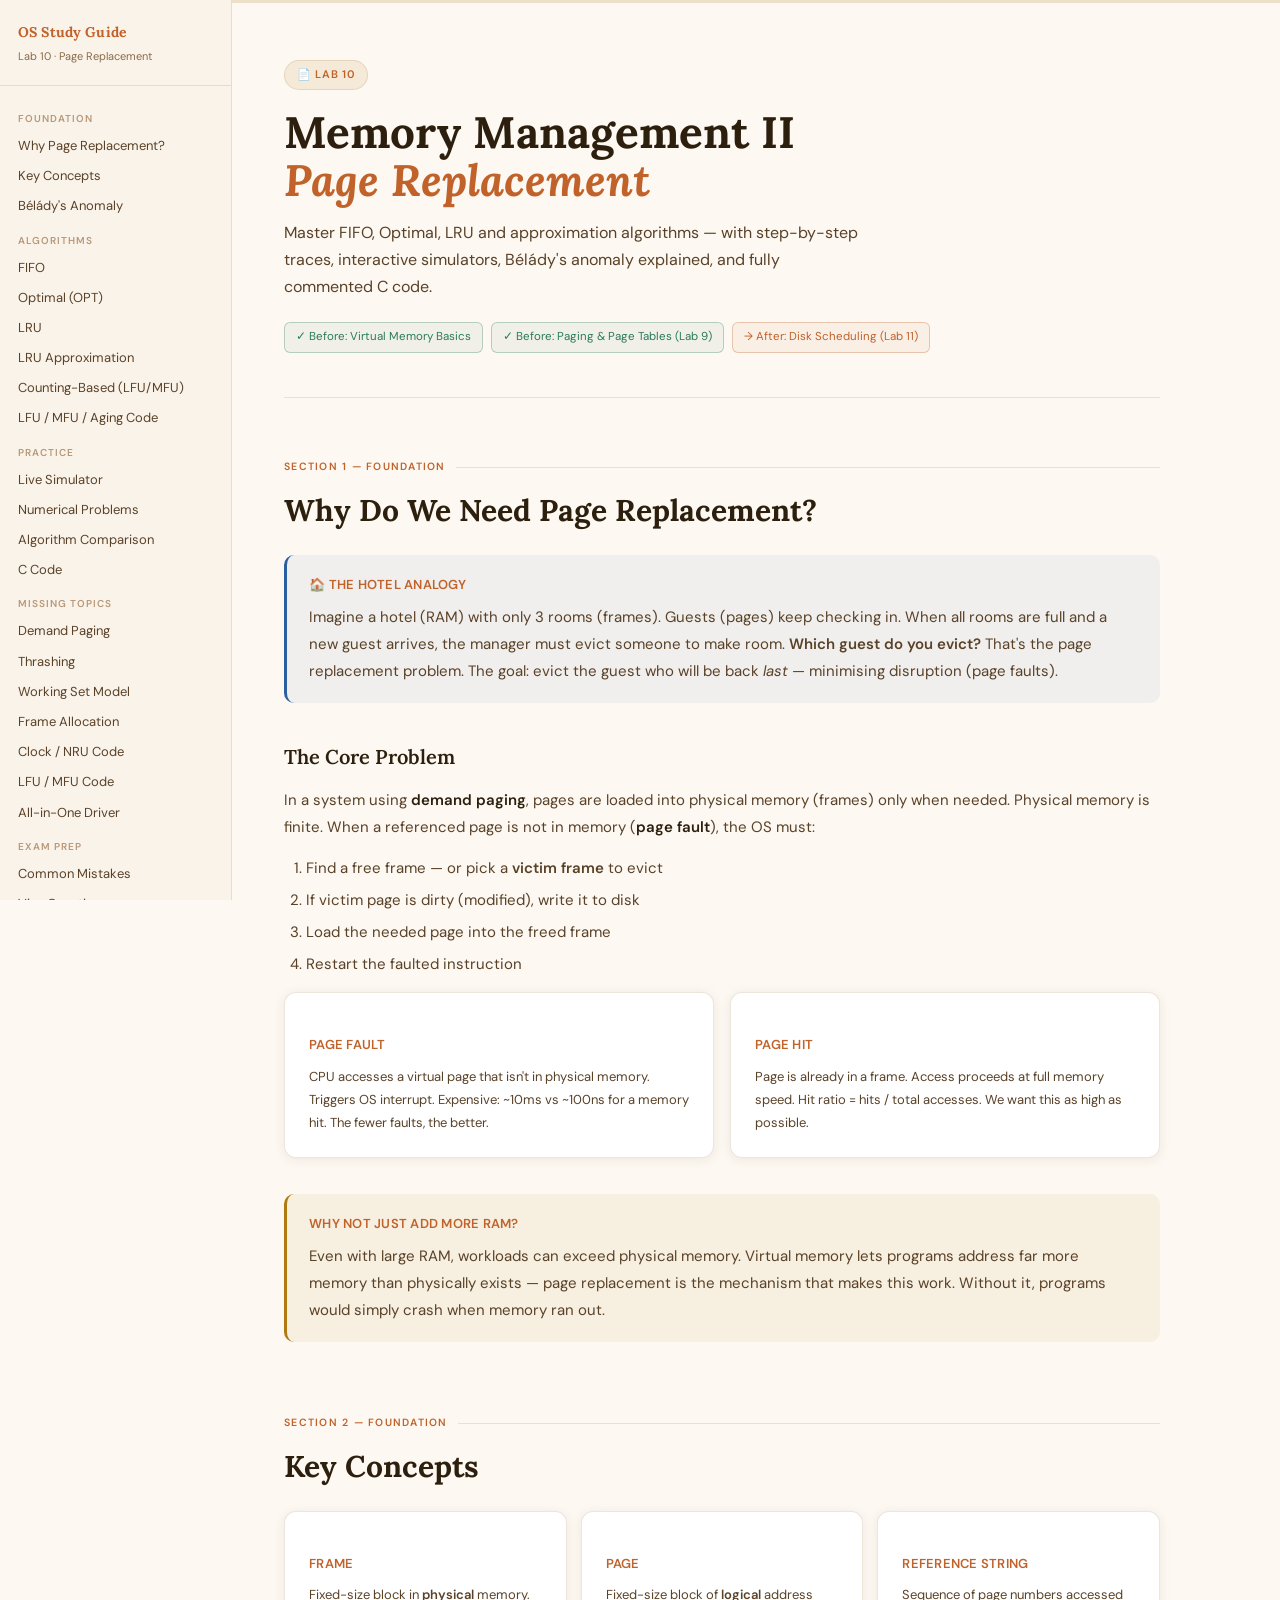
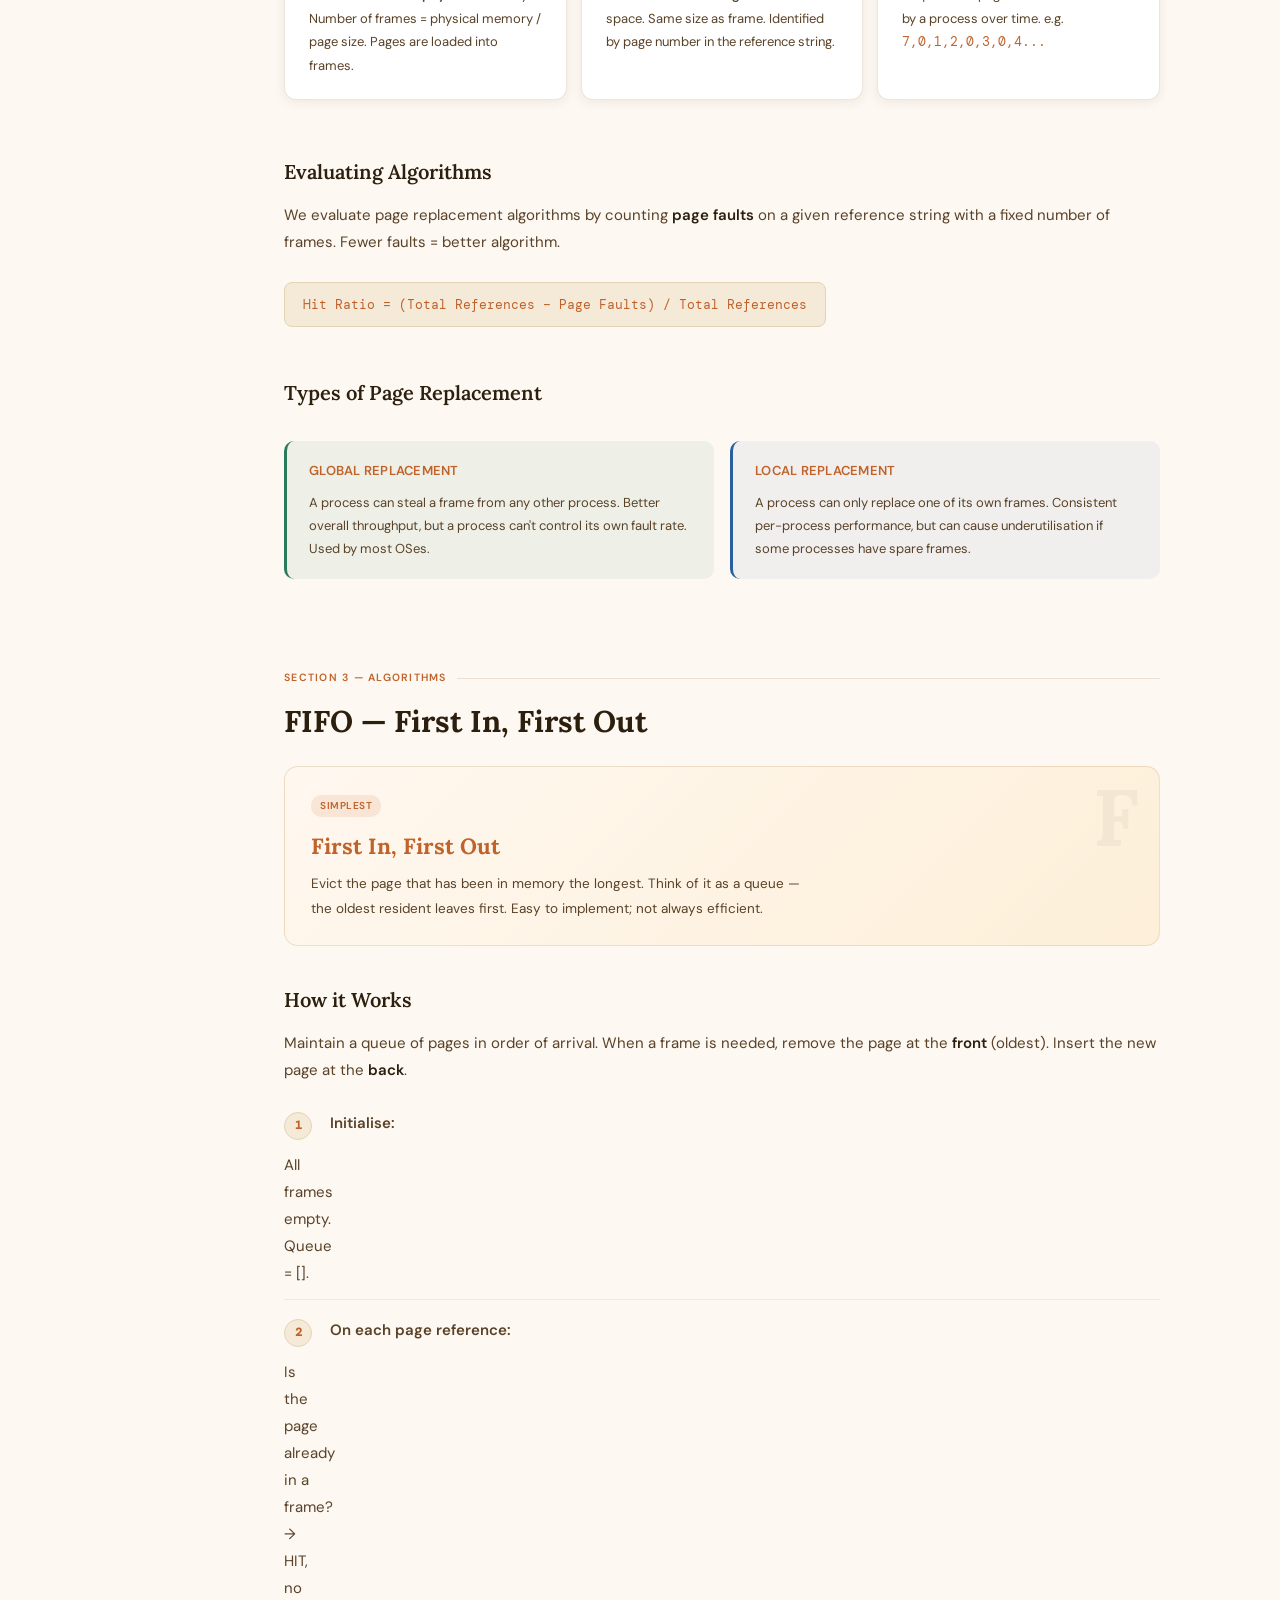
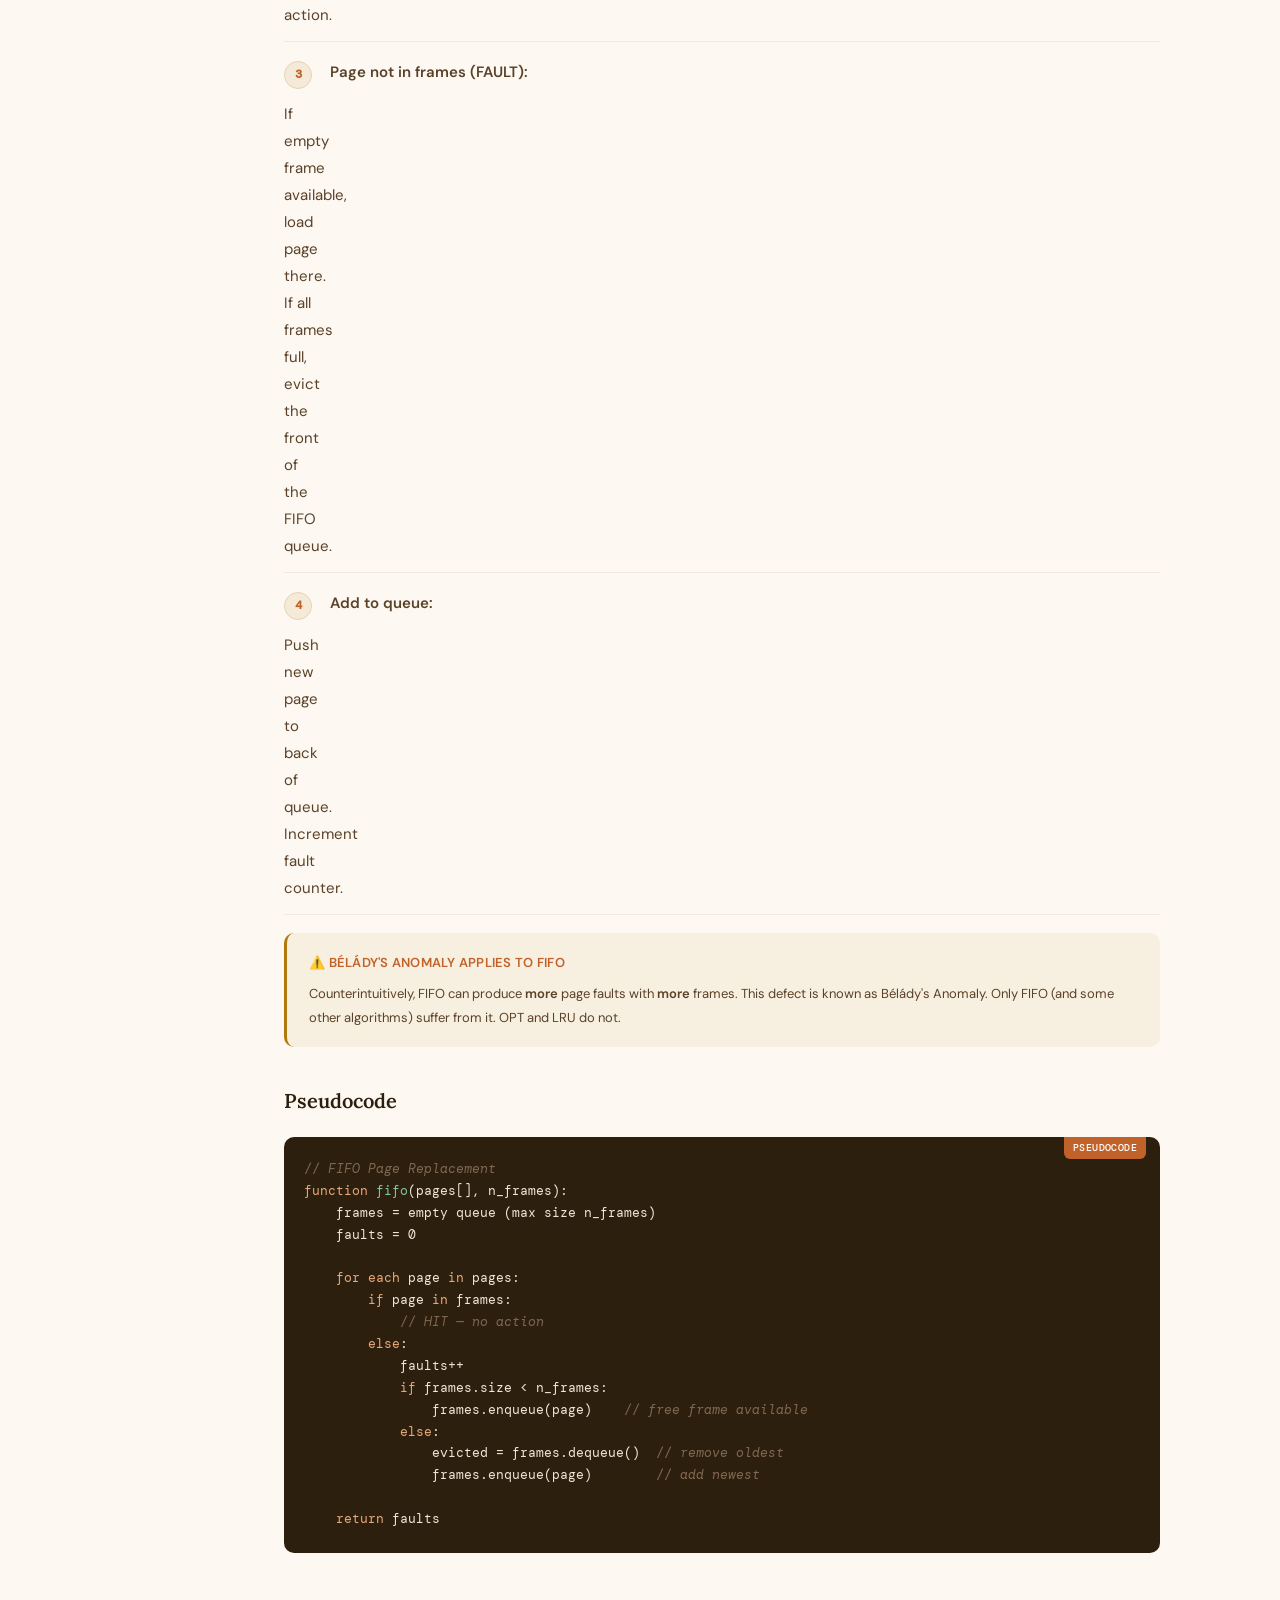
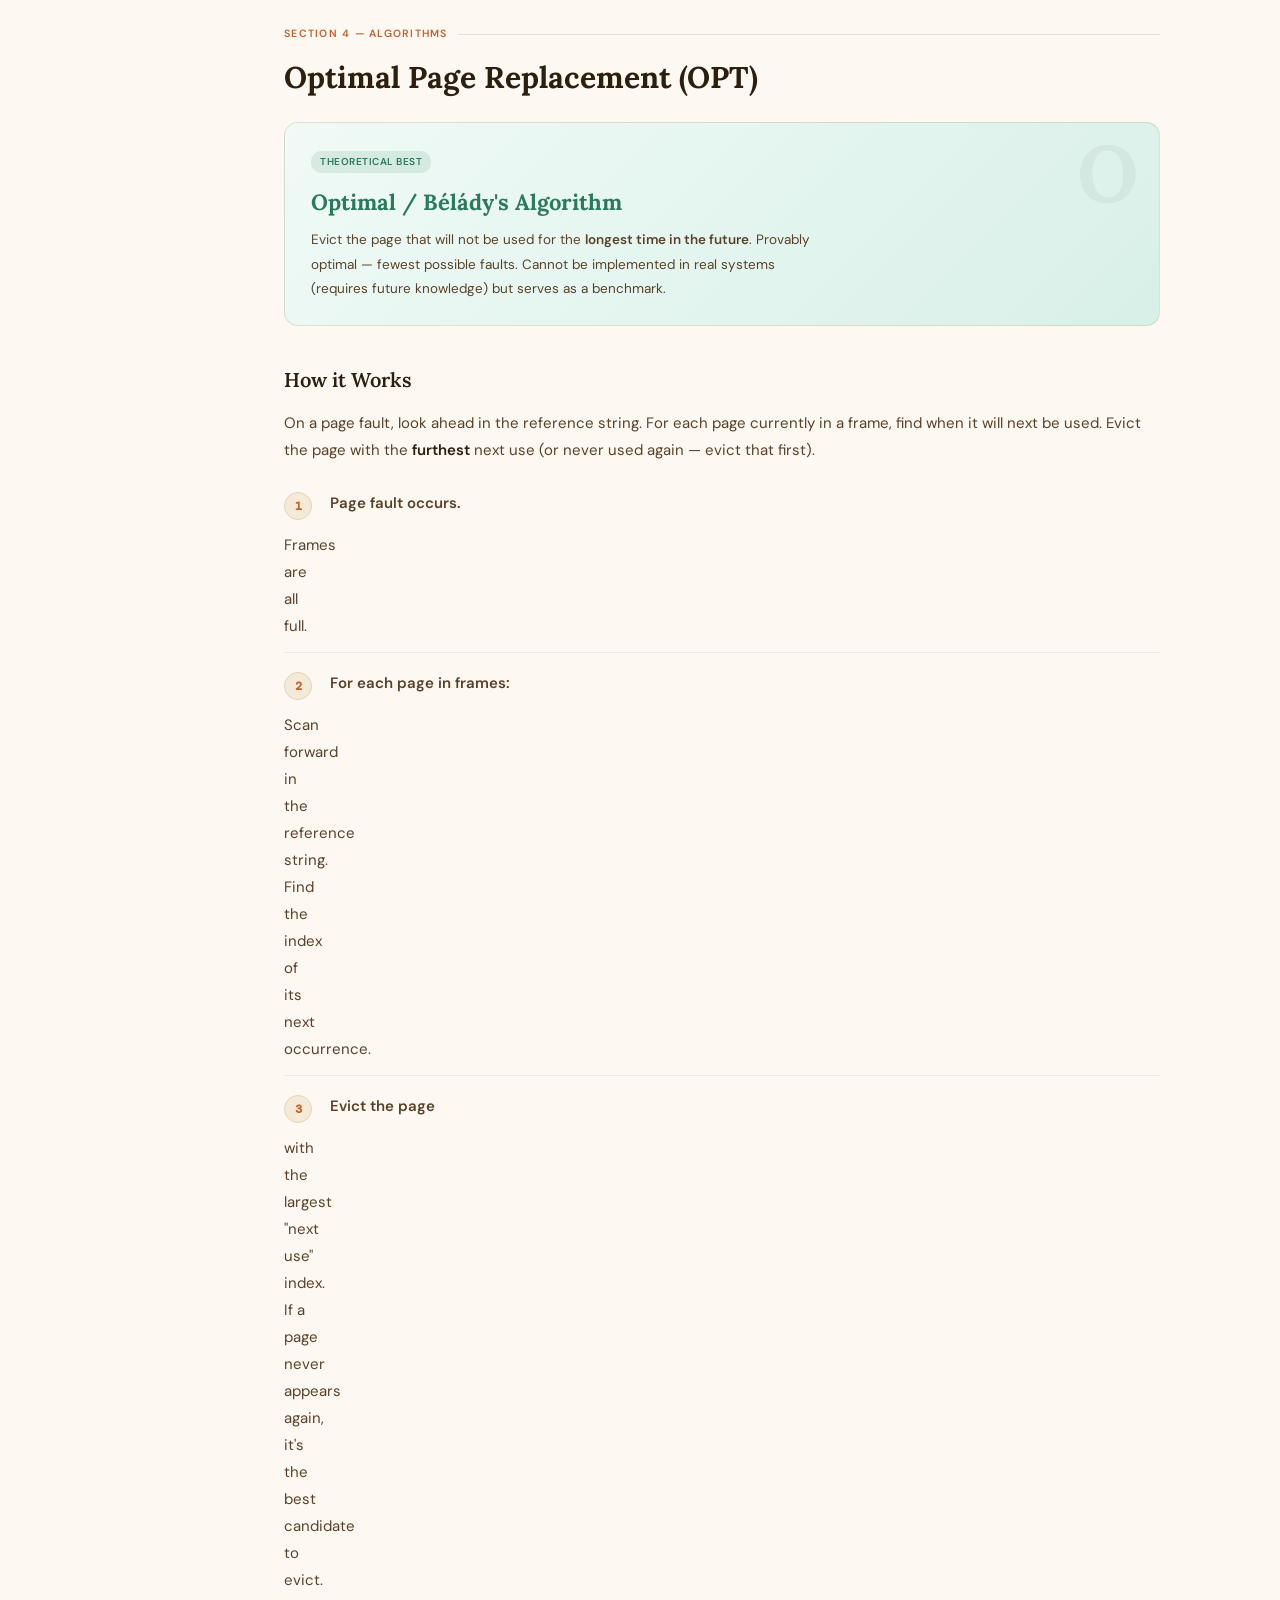
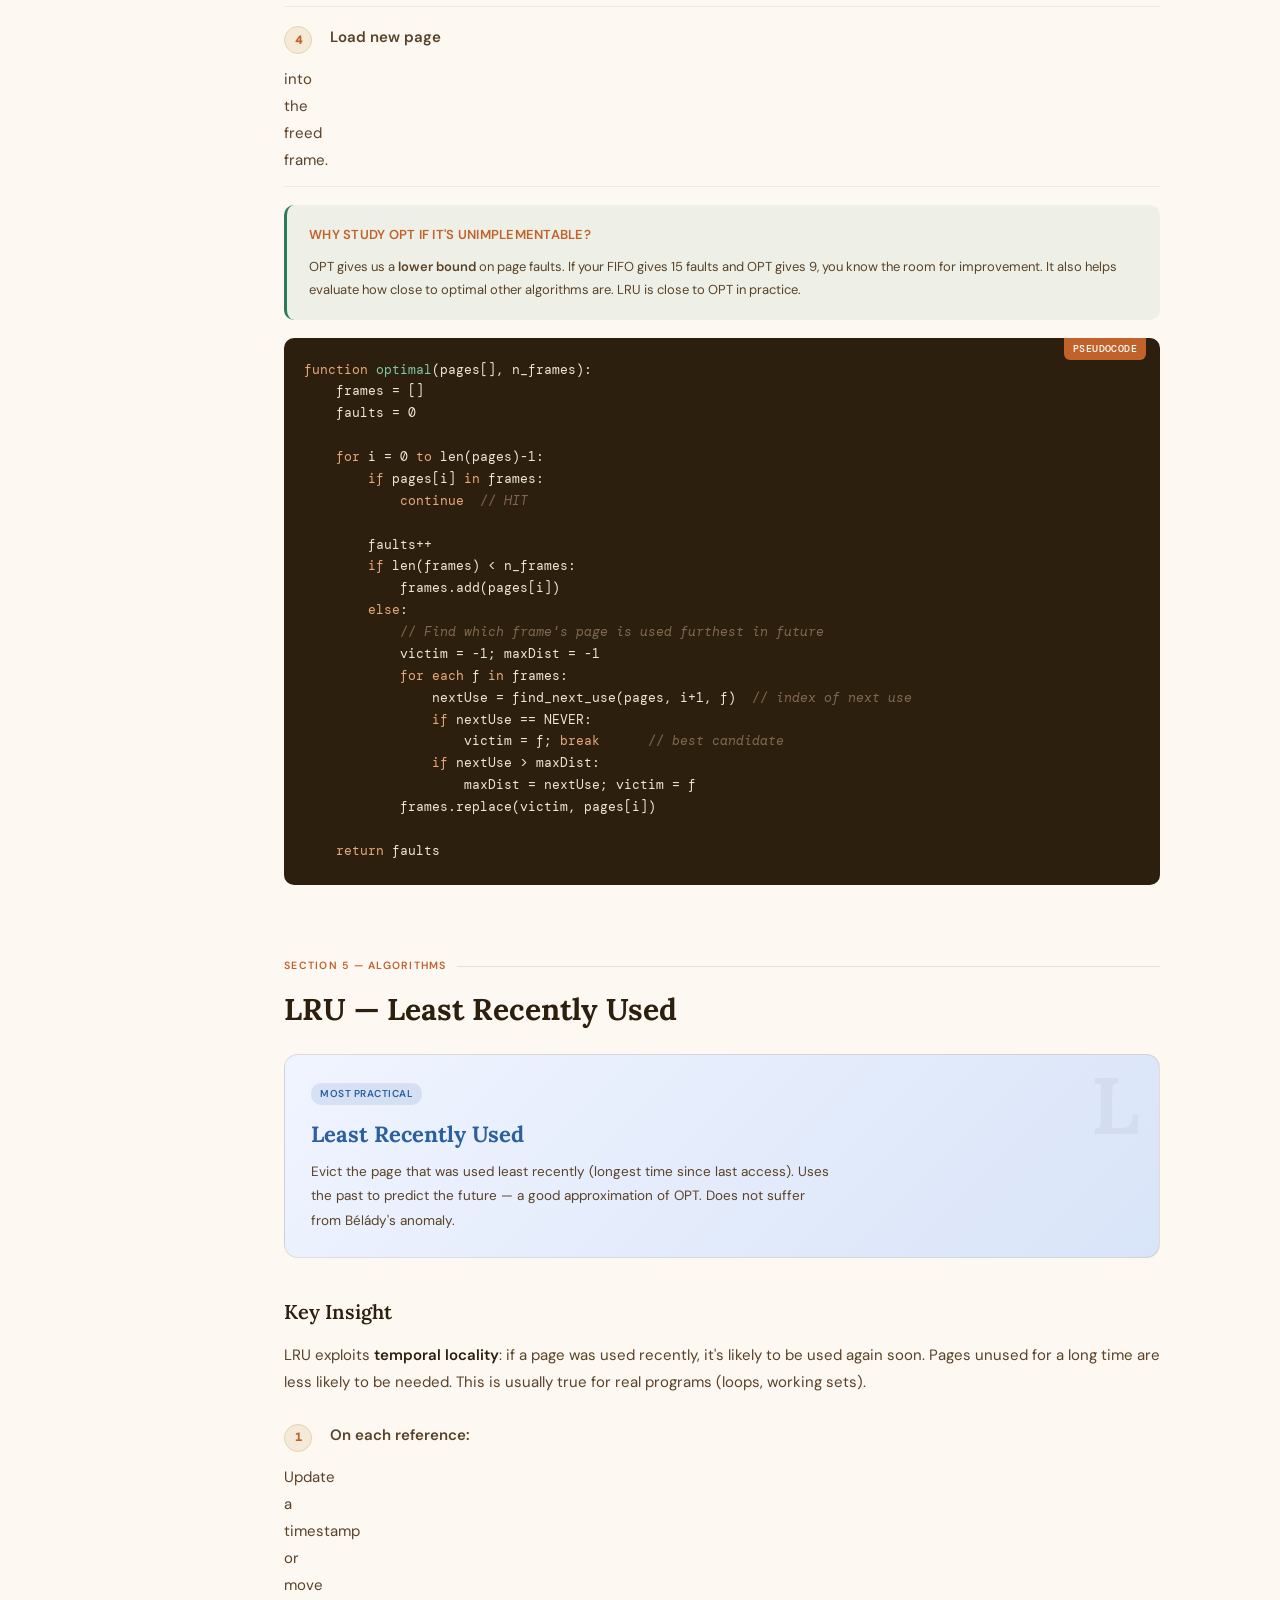
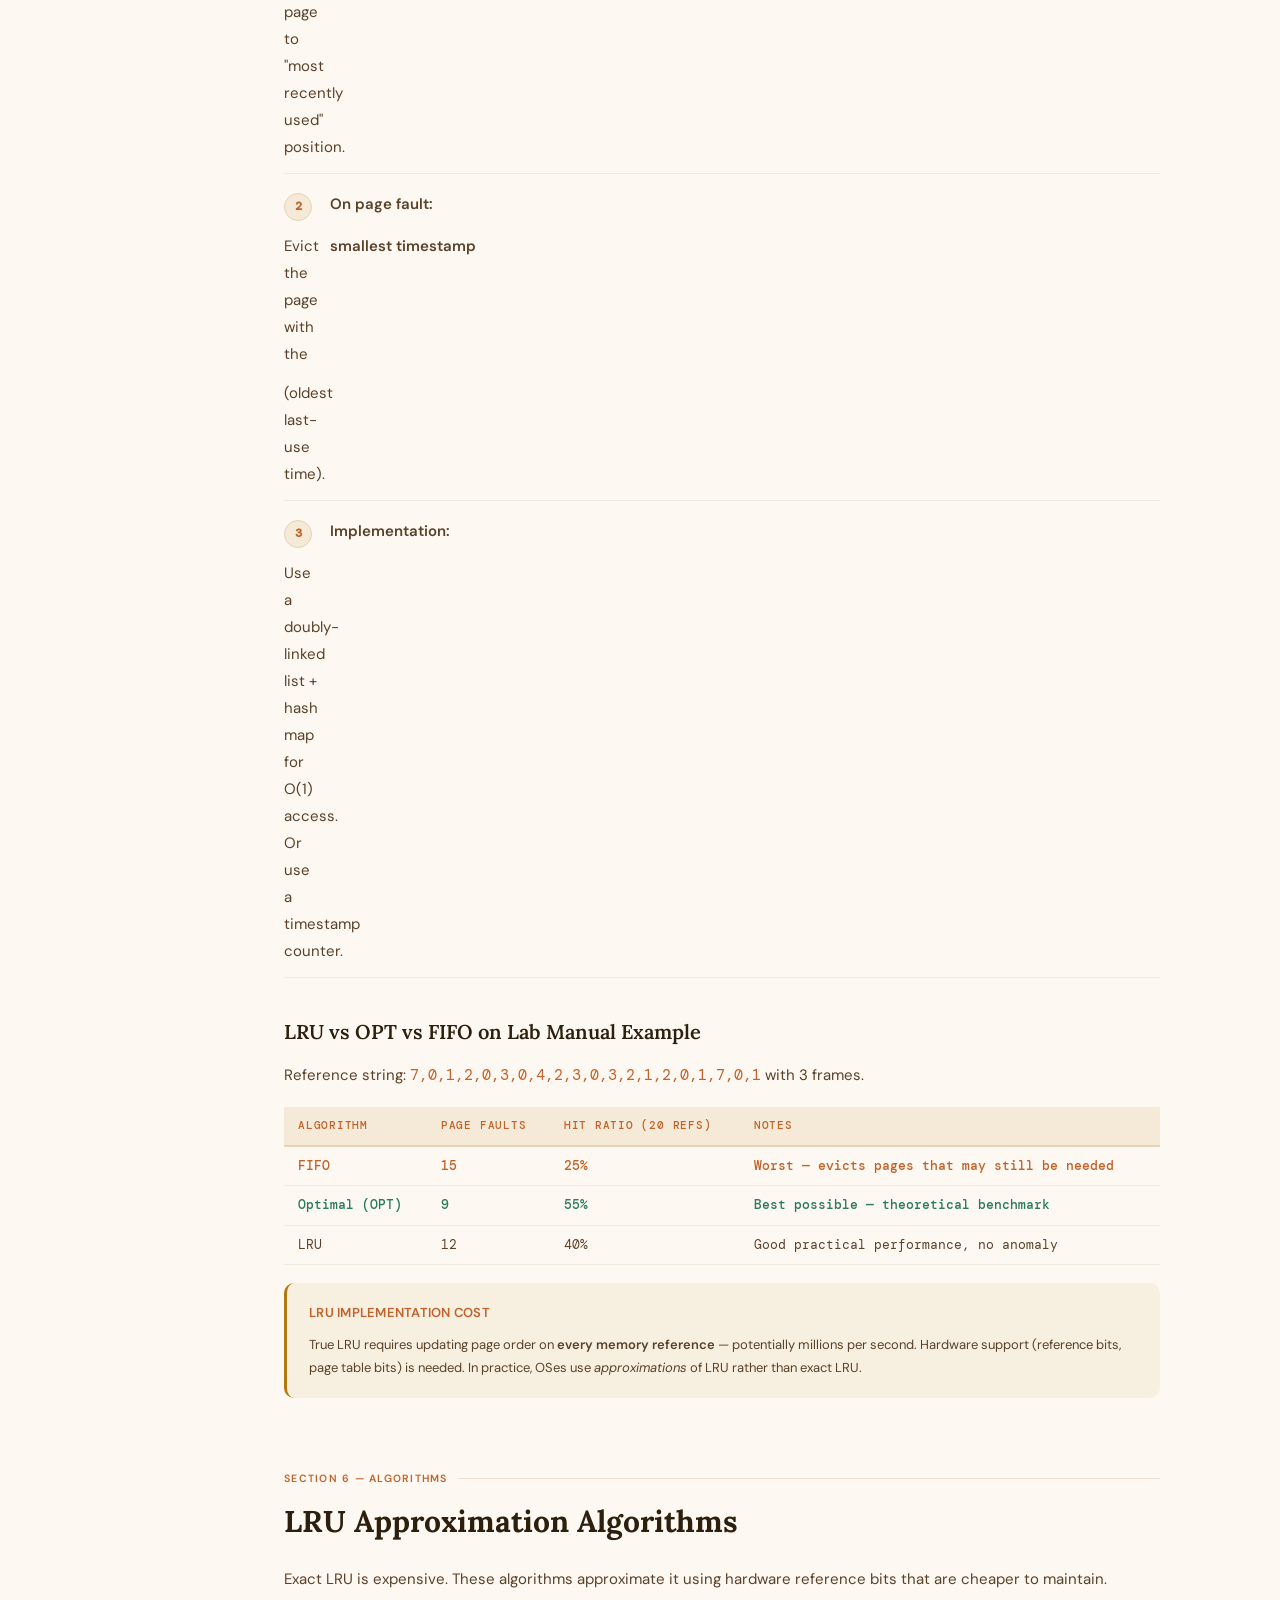
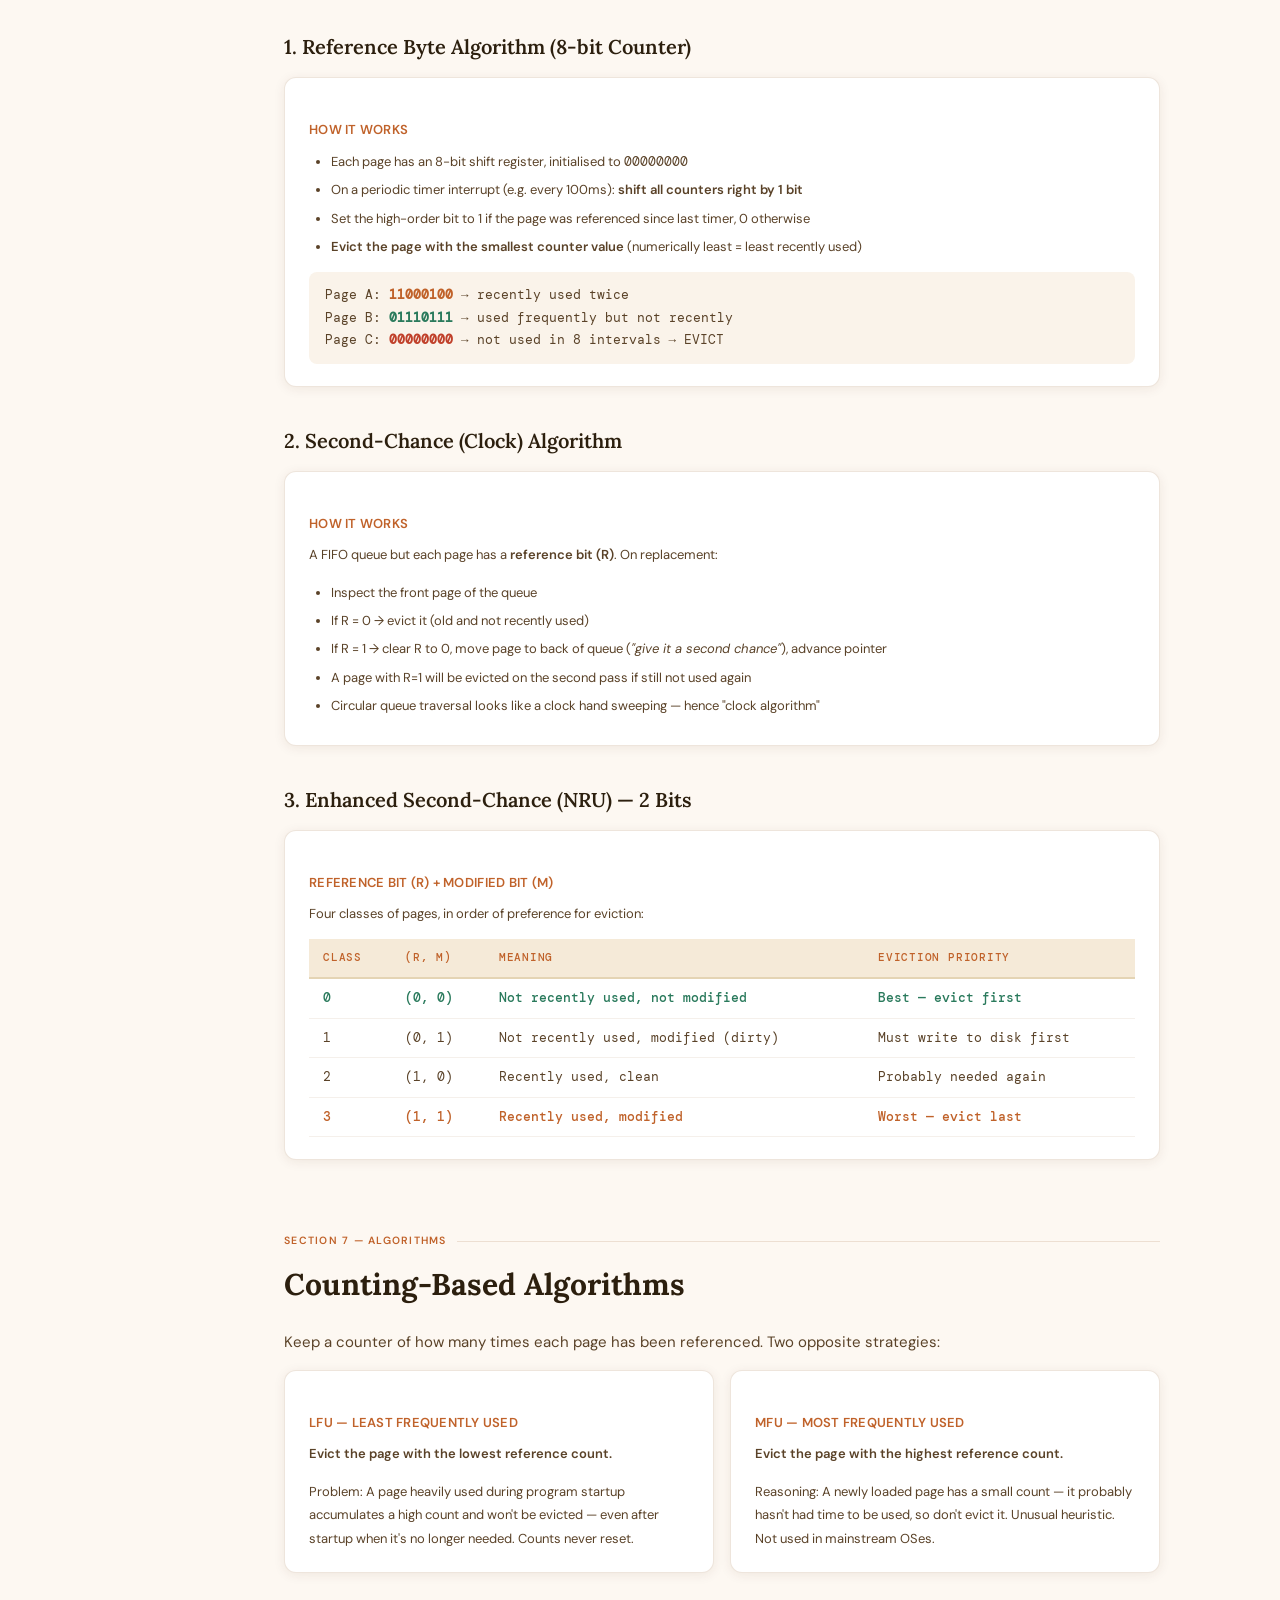
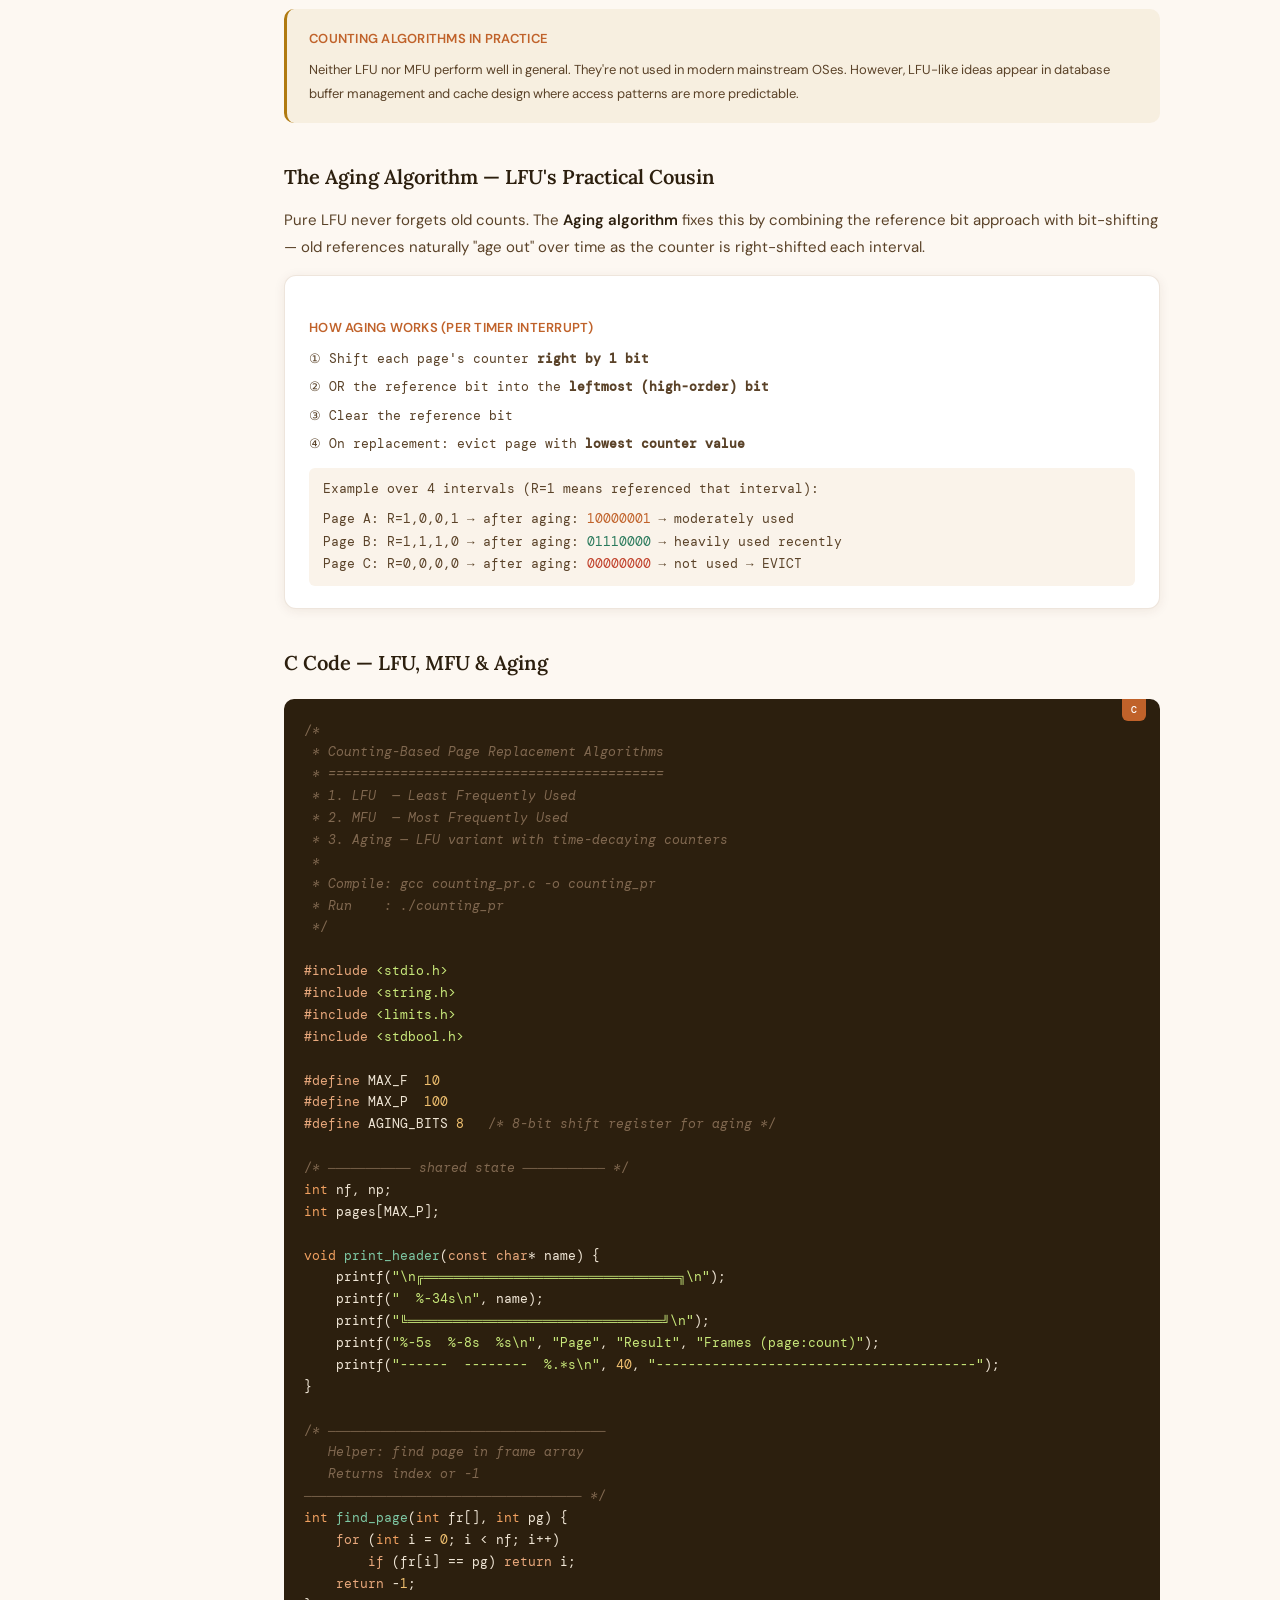
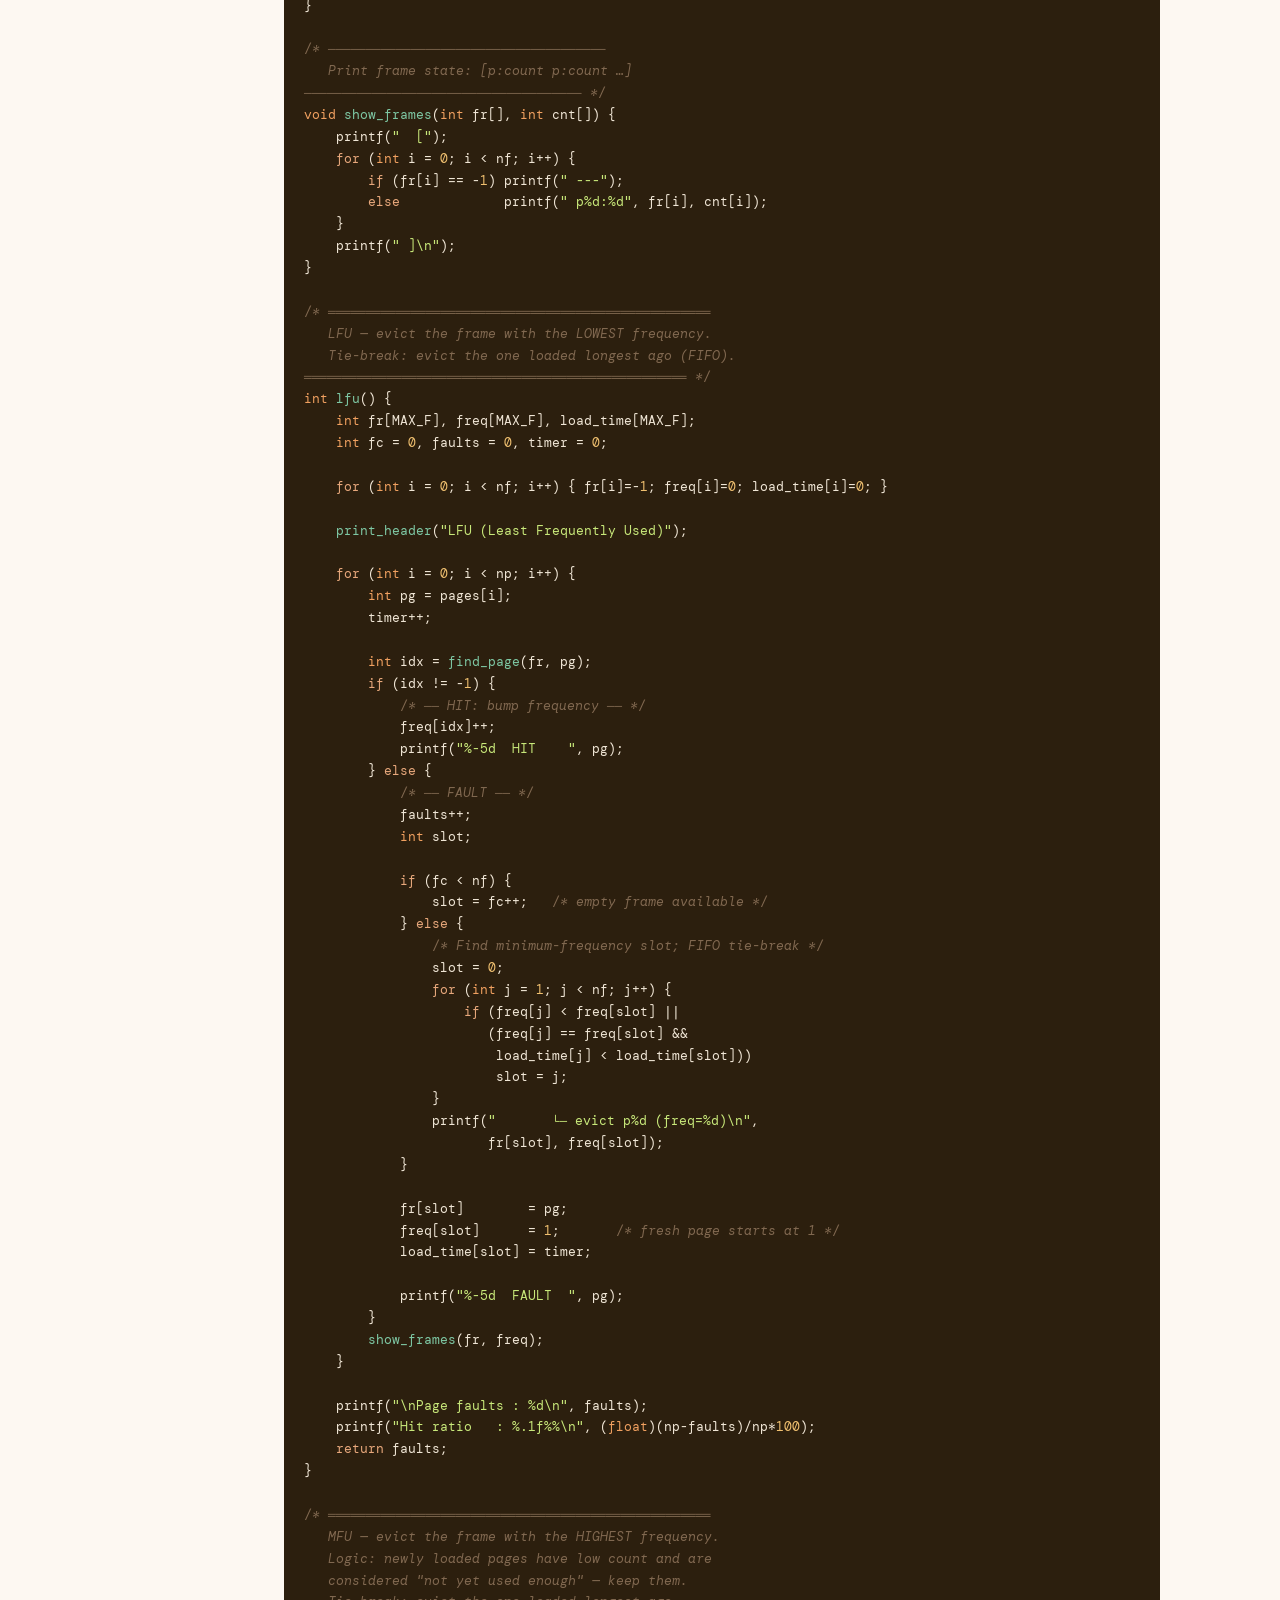
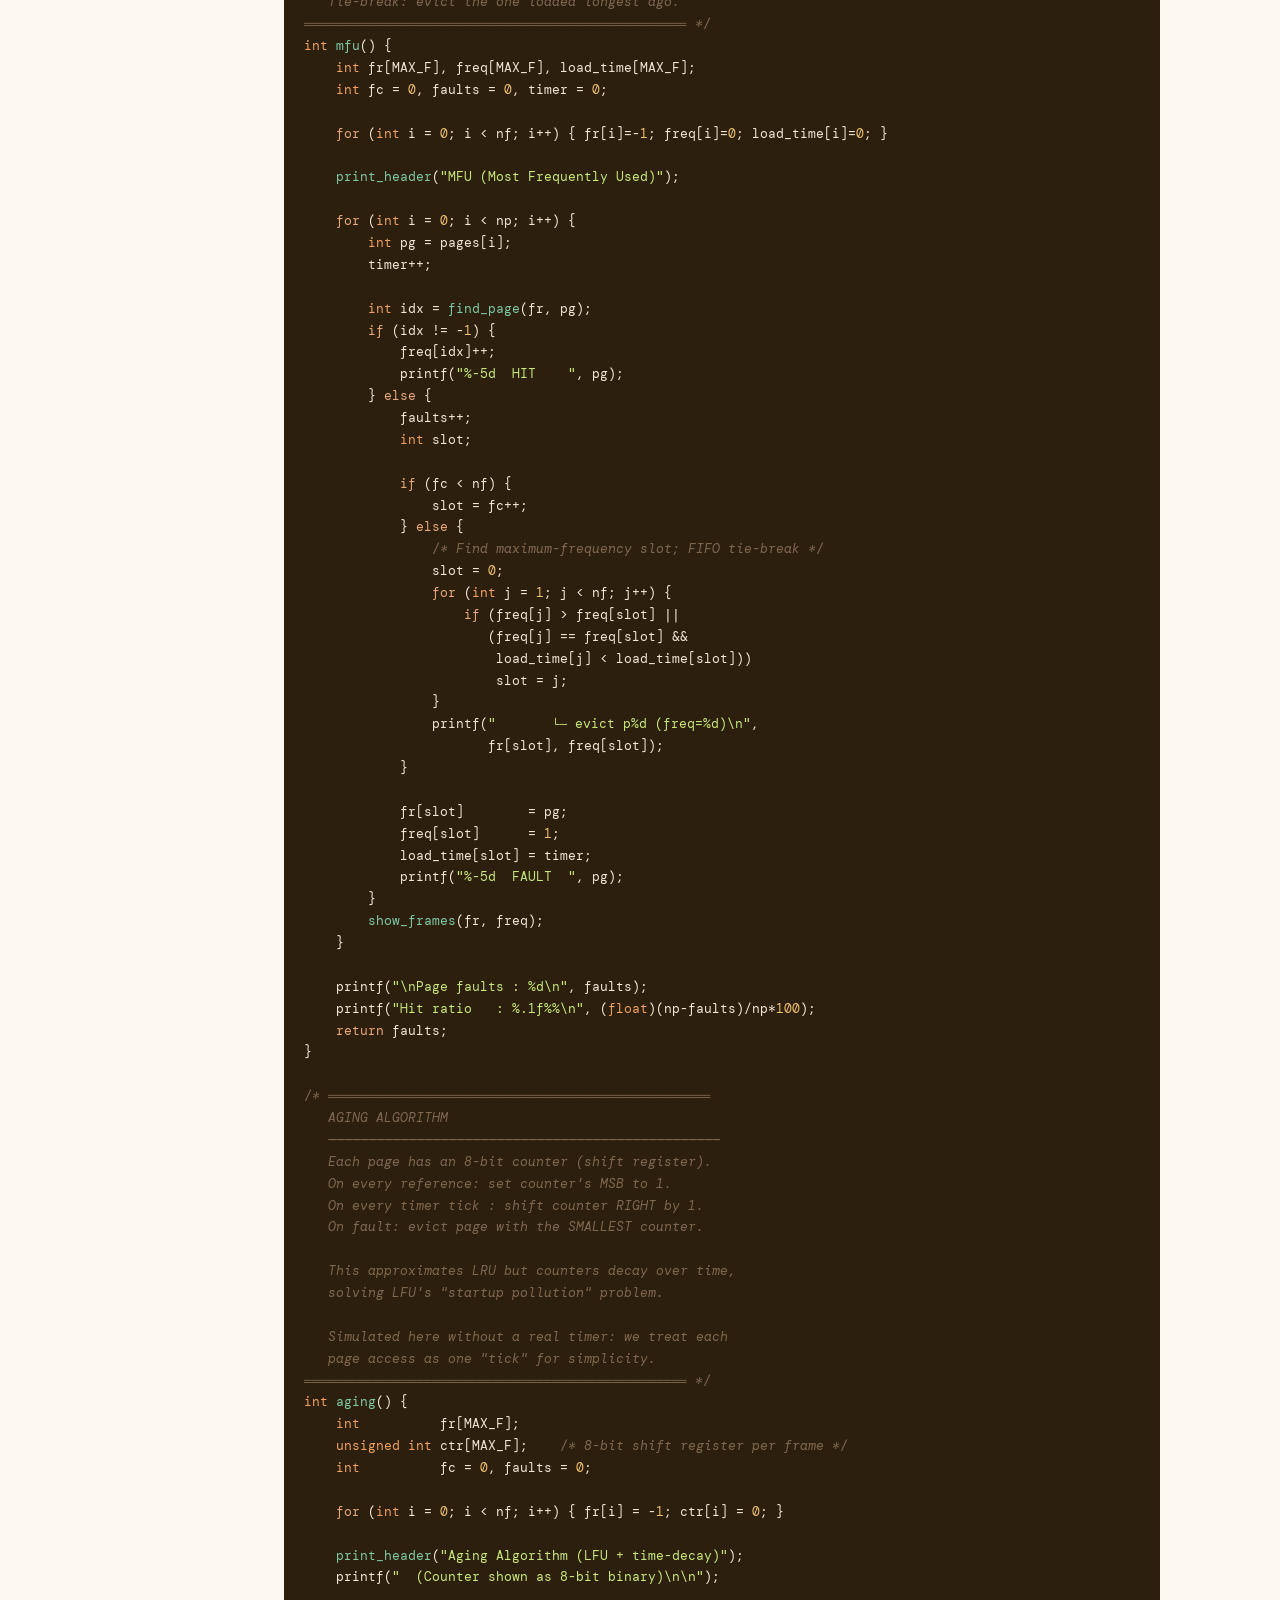
==== lab10_page_replacement_enhanced.html @ bfaae46b "Initial Commit" ====
<!DOCTYPE html>
<html lang="en">
<head>
<meta charset="UTF-8">
<meta name="viewport" content="width=device-width, initial-scale=1.0">
<title>Lab 10 – Page Replacement Algorithms | OS Study Guide</title>
<link href="https://fonts.googleapis.com/css2?family=Lora:ital,wght@0,400;0,600;0,700;1,400&family=DM+Sans:wght@400;500;600&family=DM+Mono:wght@400;500&display=swap" rel="stylesheet">
<style>
:root {
  --bg:       #fdf8f2;
  --bg2:      #faf3ea;
  --bg3:      #f5ead8;
  --bg4:      #ede0c8;
  --bg5:      #e4d4b4;
  --ink:      #2c1f0e;
  --ink2:     #5a4228;
  --ink3:     #8a6a48;
  --ink4:     #b89878;
  --accent:   #c0622a;
  --accent2:  #e08040;
  --accent3:  #2a7a5c;
  --accent4:  #4a6fa5;
  --red:      #c0402a;
  --green:    #2a7a5c;
  --blue:     #2a5fa0;
  --yellow:   #b07a10;
  --border:   rgba(160,110,60,0.18);
  --border2:  rgba(160,110,60,0.1);
  --shadow:   0 2px 12px rgba(80,40,10,0.08);
  --shadow2:  0 4px 24px rgba(80,40,10,0.12);
  --mono:     'DM Mono', monospace;
  --sans:     'DM Sans', sans-serif;
  --serif:    'Lora', serif;
}
*, *::before, *::after { box-sizing: border-box; margin: 0; padding: 0; }
html { scroll-behavior: smooth; }
body {
  font-family: var(--sans);
  background: var(--bg);
  color: var(--ink);
  line-height: 1.8;
  font-size: 15px;
}

/* ── SIDEBAR ── */
nav {
  position: fixed; top: 0; left: 0;
  width: 232px; height: 100vh;
  background: var(--bg2);
  border-right: 1px solid var(--border);
  overflow-y: auto; z-index: 100;
  padding: 20px 0 40px;
  scrollbar-width: thin;
  scrollbar-color: var(--bg5) transparent;
}
.nav-logo {
  padding: 0 18px 18px;
  border-bottom: 1px solid var(--border);
  margin-bottom: 14px;
}
.nav-logo-title {
  font-family: var(--serif); font-size: 14px; font-weight: 700;
  color: var(--accent); letter-spacing: 0.01em;
}
.nav-logo-sub { font-size: 11px; color: var(--ink3); margin-top: 2px; }
.nav-group { font-size: 10px; font-weight: 600; color: var(--ink4);
  padding: 10px 18px 3px; letter-spacing: 0.1em; text-transform: uppercase; }
nav a {
  display: block; padding: 6px 18px 6px 16px;
  color: var(--ink2); text-decoration: none;
  font-size: 13px; border-left: 2px solid transparent;
  transition: all 0.15s; line-height: 1.4;
}
nav a:hover { color: var(--accent); background: var(--bg3); border-left-color: var(--accent2); }
nav a.active { color: var(--accent); border-left-color: var(--accent); background: var(--bg3); font-weight: 500; }

/* ── PROGRESS ── */
.progress-bar {
  position: fixed; top: 0; left: 232px; right: 0;
  height: 3px; background: var(--bg4); z-index: 200;
}
.progress-fill { height: 100%; background: var(--accent); width: 0%; transition: width 0.1s; }

/* ── MAIN ── */
main { margin-left: 232px; padding: 0 52px 100px; max-width: 980px; }

/* ── HERO ── */
.hero {
  padding: 60px 0 44px;
  border-bottom: 1px solid var(--border);
  margin-bottom: 60px;
}
.lab-badge {
  display: inline-flex; align-items: center; gap: 6px;
  background: var(--bg3); border: 1px solid var(--border);
  color: var(--accent); font-size: 11px; font-weight: 600;
  padding: 4px 12px; border-radius: 20px; margin-bottom: 18px;
  letter-spacing: 0.06em; text-transform: uppercase;
}
.hero h1 {
  font-family: var(--serif); font-size: 44px; font-weight: 700;
  line-height: 1.1; color: var(--ink); margin-bottom: 14px;
}
.hero h1 em { font-style: italic; color: var(--accent); }
.hero-desc { color: var(--ink2); font-size: 16px; max-width: 580px; line-height: 1.7; }
.tag-row { display: flex; flex-wrap: wrap; gap: 8px; margin-top: 22px; }
.tag {
  font-size: 11.5px; padding: 4px 11px; border-radius: 6px;
  border: 1px solid var(--border); color: var(--ink3); background: var(--bg2);
}
.tag.before { border-color: rgba(42,122,92,0.3); color: var(--green); background: rgba(42,122,92,0.06); }
.tag.after  { border-color: rgba(192,98,42,0.3); color: var(--accent); background: rgba(192,98,42,0.06); }

/* ── SECTIONS ── */
section { margin-bottom: 72px; scroll-margin-top: 24px; }
.section-eyebrow {
  font-size: 10.5px; font-weight: 600; letter-spacing: 0.12em;
  text-transform: uppercase; color: var(--accent);
  margin-bottom: 6px; display: flex; align-items: center; gap: 10px;
}
.section-eyebrow::after { content:''; flex:1; height:1px; background: var(--border); }
h2 { font-family: var(--serif); font-size: 30px; font-weight: 700; margin-bottom: 18px; color: var(--ink); }
h3 { font-family: var(--serif); font-size: 20px; font-weight: 600; margin: 36px 0 12px; color: var(--ink); }
h4 { font-family: var(--sans); font-size: 13px; font-weight: 600; color: var(--accent); margin: 18px 0 8px; letter-spacing: 0.02em; text-transform: uppercase; }
p { color: var(--ink2); margin-bottom: 14px; }
ul, ol { color: var(--ink2); padding-left: 22px; margin-bottom: 14px; }
li { margin-bottom: 5px; }
strong { font-weight: 600; }
em { font-style: italic; }
em.hl { color: var(--accent2); }
main p strong { color: var(--ink); }
.callout p strong, .card p strong,
.algo-hero p strong, .tl-desc strong,
.alloc-card p strong { color: inherit; }

/* ── CALLOUT CARDS ── */
.callout {
  border-radius: 10px; padding: 18px 22px; margin: 18px 0;
  border-left: 3px solid;
}
.callout.info    { background: rgba(74,111,165,0.07);  border-color: var(--blue);   }
.callout.warn    { background: rgba(176,122,16,0.08);  border-color: var(--yellow); }
.callout.danger  { background: rgba(192,64,42,0.07);   border-color: var(--red);    }
.callout.success { background: rgba(42,122,92,0.07);   border-color: var(--green);  }
.callout h4 { margin-top: 0; }
.callout p:last-child { margin-bottom: 0; }

.card {
  background: #fff; border: 1px solid var(--border);
  border-radius: 12px; padding: 22px 24px; margin-bottom: 18px;
  box-shadow: var(--shadow);
}
.two-col { display: grid; grid-template-columns: 1fr 1fr; gap: 16px; margin-bottom: 18px; }
.three-col { display: grid; grid-template-columns: 1fr 1fr 1fr; gap: 14px; margin-bottom: 18px; }

/* ── ALGO CARDS ── */
.algo-hero {
  border-radius: 14px; padding: 24px 26px;
  margin-bottom: 18px; position: relative; overflow: hidden;
  border: 1px solid var(--border);
}
.algo-hero::before {
  content: attr(data-letter);
  position: absolute; right: 20px; top: 10px;
  font-family: var(--serif); font-size: 80px; font-weight: 700;
  color: rgba(0,0,0,0.04); line-height: 1; pointer-events: none;
}
.algo-hero.fifo   { background: linear-gradient(135deg, #fff8f0 0%, #fdefd8 100%); }
.algo-hero.opt    { background: linear-gradient(135deg, #f0faf6 0%, #d8f0e8 100%); }
.algo-hero.lru    { background: linear-gradient(135deg, #f0f4ff 0%, #d8e4f8 100%); }
.algo-title { font-family: var(--serif); font-size: 22px; font-weight: 700; margin-bottom: 6px; }
.algo-hero.fifo .algo-title   { color: var(--accent); }
.algo-hero.opt  .algo-title   { color: var(--green);  }
.algo-hero.lru  .algo-title   { color: var(--blue);   }
.algo-tag {
  display: inline-block; font-size: 10px; font-weight: 600;
  padding: 2px 9px; border-radius: 10px; margin-bottom: 10px;
  letter-spacing: 0.05em; text-transform: uppercase;
}
.fifo .algo-tag  { background: rgba(192,98,42,0.12); color: var(--accent); }
.opt  .algo-tag  { background: rgba(42,122,92,0.12); color: var(--green); }
.lru  .algo-tag  { background: rgba(42,95,160,0.12); color: var(--blue); }

/* ── CODE ── */
.code-wrap { position: relative; margin: 18px 0; }
.lang-tag {
  position: absolute; top: 0; right: 14px;
  font-size: 10px; font-family: var(--mono); font-weight: 500;
  background: var(--accent); color: #fff;
  padding: 2px 9px; border-radius: 0 0 6px 6px;
  letter-spacing: 0.04em; text-transform: uppercase;
}
pre {
  background: #2c1f0e; color: #f0e6d6;
  border-radius: 10px; padding: 22px 20px 22px;
  overflow-x: auto; font-family: var(--mono); font-size: 12.5px;
  line-height: 1.75; tab-size: 4; border: none;
}
.kw  { color: #e8a87c; }
.fn  { color: #7ec8a4; }
.str { color: #c8e87a; }
.num { color: #f0c070; }
.cm  { color: #806850; font-style: italic; }
.ty  { color: #f0a060; }
.op  { color: #c8d8e8; }

/* ── TABLES ── */
.tbl-wrap { overflow-x: auto; margin: 18px 0; }
table { width: 100%; border-collapse: collapse; font-size: 13px; }
th {
  background: var(--bg3); color: var(--accent);
  font-family: var(--mono); font-size: 11px; font-weight: 500;
  text-transform: uppercase; letter-spacing: 0.07em;
  padding: 9px 14px; text-align: left;
  border-bottom: 2px solid var(--bg5);
}
td {
  padding: 8px 14px; border-bottom: 1px solid var(--border2);
  color: var(--ink2); font-family: var(--mono); font-size: 12.5px;
}
tr:hover td { background: var(--bg2); }
tr.hl td { color: var(--green); font-weight: 500; }
tr.hl2 td { color: var(--accent); font-weight: 500; }

/* ── FORMULA ── */
.formula {
  background: var(--bg3); border: 1px solid var(--bg5);
  border-radius: 8px; padding: 10px 18px;
  font-family: var(--mono); font-size: 13px; color: var(--accent);
  margin: 12px 0; display: inline-block;
}

/* ── STEP LIST ── */
.steps { counter-reset: s; list-style: none; padding: 0; }
.steps li {
  counter-increment: s;
  display: grid; grid-template-columns: 34px 1fr;
  gap: 12px; padding: 12px 0;
  border-bottom: 1px solid var(--border2);
  align-items: start;
}
.steps li::before {
  content: counter(s);
  width: 28px; height: 28px; border-radius: 50%;
  background: var(--bg3); border: 1.5px solid var(--bg5);
  color: var(--accent); font-size: 12px; font-weight: 700;
  display: flex; align-items: center; justify-content: center;
  flex-shrink: 0; margin-top: 2px;
  font-family: var(--mono);
}

/* ── SIMULATOR ── */
.sim-wrap {
  background: #fff; border: 1px solid var(--border);
  border-radius: 14px; padding: 28px; box-shadow: var(--shadow2);
  margin: 22px 0;
}
.sim-title {
  font-family: var(--serif); font-size: 18px; font-weight: 700;
  color: var(--ink); margin-bottom: 20px;
  display: flex; align-items: center; gap: 10px;
}
.sim-title span { font-size: 22px; }
.controls { display: flex; flex-wrap: wrap; gap: 14px; margin-bottom: 20px; align-items: flex-end; }
.ctrl-group { display: flex; flex-direction: column; gap: 5px; }
.ctrl-label { font-size: 11px; font-weight: 600; color: var(--ink3); text-transform: uppercase; letter-spacing: 0.07em; }
input[type="text"], input[type="number"], select {
  background: var(--bg2); border: 1.5px solid var(--bg5);
  border-radius: 7px; padding: 7px 12px;
  font-family: var(--mono); font-size: 13px; color: var(--ink);
  outline: none; transition: border-color 0.15s;
}
input[type="text"] { width: 360px; }
input[type="number"] { width: 70px; }
select { width: 150px; cursor: pointer; }
input:focus, select:focus { border-color: var(--accent2); }
.btn {
  padding: 9px 20px; border-radius: 8px; cursor: pointer;
  font-family: var(--sans); font-size: 13px; font-weight: 600;
  border: none; transition: all 0.15s;
}
.btn-primary { background: var(--accent); color: #fff; }
.btn-primary:hover { background: var(--accent2); }
.btn-secondary { background: var(--bg3); color: var(--ink2); border: 1px solid var(--border); }
.btn-secondary:hover { background: var(--bg4); }

/* ── FRAME DISPLAY ── */
.frame-display { margin-top: 24px; overflow-x: auto; }
.frame-scroll { display: flex; gap: 4px; padding-bottom: 8px; min-width: max-content; }
.step-col { display: flex; flex-direction: column; gap: 3px; align-items: center; min-width: 38px; }
.step-page {
  width: 36px; height: 36px; border-radius: 7px;
  display: flex; align-items: center; justify-content: center;
  font-family: var(--mono); font-size: 13px; font-weight: 600;
  border: 1.5px solid var(--bg5); background: var(--bg2); color: var(--ink2);
  transition: all 0.2s;
}
.step-page.fault  { background: rgba(192,98,42,0.15); border-color: var(--accent); color: var(--accent); }
.step-page.hit    { background: rgba(42,122,92,0.12); border-color: var(--green);  color: var(--green); }
.step-page.new    { background: rgba(192,98,42,0.08); border-color: var(--accent2); color: var(--accent2); }
.step-page.empty  { background: var(--bg3); border-color: var(--bg5); color: var(--ink4); }
.step-page.replaced { background: rgba(192,64,42,0.1); border-color: var(--red); color: var(--red); }
.step-ref {
  font-family: var(--mono); font-size: 12px; font-weight: 600;
  color: var(--ink2); margin-top: 2px;
}
.step-fault-mark { font-size: 9px; color: var(--accent); font-weight: 700; height: 14px; }
.stat-row { display: flex; gap: 20px; margin-top: 18px; flex-wrap: wrap; }
.stat-chip {
  background: var(--bg2); border: 1px solid var(--border);
  border-radius: 8px; padding: 10px 18px;
}
.stat-chip .val { font-size: 24px; font-weight: 700; font-family: var(--serif); color: var(--accent); }
.stat-chip .lbl { font-size: 11px; color: var(--ink3); margin-top: 1px; }
.stat-chip.green .val { color: var(--green); }
.stat-chip.blue  .val { color: var(--blue); }
.algo-tabs { display: flex; gap: 6px; margin-bottom: 20px; }
.atab {
  padding: 7px 18px; border-radius: 20px; cursor: pointer;
  font-size: 12.5px; font-weight: 600; border: 1.5px solid var(--border);
  background: var(--bg2); color: var(--ink2); transition: all 0.15s;
}
.atab.active-fifo { background: rgba(192,98,42,0.12); border-color: var(--accent); color: var(--accent); }
.atab.active-opt  { background: rgba(42,122,92,0.12);  border-color: var(--green);  color: var(--green);  }
.atab.active-lru  { background: rgba(42,95,160,0.12);  border-color: var(--blue);   color: var(--blue);   }

/* ── COMPARISON TABLE ── */
.cmp-grid {
  display: grid; grid-template-columns: repeat(4, 1fr);
  gap: 0; border: 1px solid var(--border); border-radius: 12px;
  overflow: hidden; margin: 18px 0;
}
.cmp-cell {
  padding: 12px 16px; border-right: 1px solid var(--border);
  border-bottom: 1px solid var(--border); font-size: 13px;
}
.cmp-cell:last-child, .cmp-cell:nth-child(4n) { border-right: none; }
.cmp-cell.header {
  background: var(--bg3); font-weight: 600; color: var(--ink);
  font-size: 12px; text-transform: uppercase; letter-spacing: 0.06em;
  font-family: var(--mono);
}
.cmp-cell.algo-name { font-weight: 600; color: var(--ink); background: var(--bg2); }
.cmp-cell.good  { color: var(--green); }
.cmp-cell.bad   { color: var(--red); }
.cmp-cell.ok    { color: var(--yellow); }

/* ── VIVA ── */
.qa { border: 1px solid var(--border); border-radius: 10px; margin-bottom: 10px; overflow: hidden; }
.qa-q {
  padding: 13px 18px; cursor: pointer;
  display: flex; justify-content: space-between; align-items: center;
  background: #fff; color: var(--ink); font-size: 14px;
  transition: background 0.12s; gap: 12px;
}
.qa-q:hover { background: var(--bg2); }
.qa-q .ch { color: var(--ink4); flex-shrink: 0; transition: transform 0.2s; }
.qa-q.open .ch { transform: rotate(180deg); }
.qa-a {
  display: none; padding: 14px 18px;
  background: var(--bg2); color: var(--ink2); font-size: 13.5px;
  line-height: 1.7; border-top: 1px solid var(--border);
}
.qa-a code { font-family: var(--mono); font-size: 12px; color: var(--accent); }
.badge { display: inline-block; font-size: 10px; font-weight: 700; padding: 2px 8px; border-radius: 4px; margin-left: 8px; }
.badge.h { background: rgba(192,64,42,0.15); color: var(--red); }
.badge.m { background: rgba(176,122,16,0.15); color: var(--yellow); }
.badge.e { background: rgba(42,122,92,0.12); color: var(--green); }

/* ── SUMMARY ── */
.sum-grid { display: grid; grid-template-columns: 1fr 1fr; gap: 14px; }
.sum-card {
  background: #fff; border: 1px solid var(--border);
  border-radius: 10px; padding: 18px; box-shadow: var(--shadow);
}
.sum-card h4 { color: var(--accent); margin-top: 0; margin-bottom: 10px; }
.sum-card li { font-size: 13px; margin-bottom: 4px; color: var(--ink2); }

/* ── BELADY VISUAL ── */
.belady-demo {
  background: var(--bg3); border-radius: 10px; padding: 18px 20px;
  margin: 16px 0; border: 1px solid var(--bg5);
}
.belady-row { display: flex; align-items: center; gap: 12px; margin-bottom: 10px; }
.belady-label { font-size: 12px; font-weight: 600; color: var(--ink2); width: 120px; flex-shrink: 0; font-family: var(--mono); }
.belady-frames { display: flex; gap: 4px; }
.bf { width: 28px; height: 28px; border-radius: 5px; background: var(--bg4); border: 1px solid var(--bg5); display: flex; align-items: center; justify-content: center; font-family: var(--mono); font-size: 12px; font-weight: 600; color: var(--ink); }
.bf.fault  { background: rgba(192,98,42,0.2); border-color: var(--accent); color: var(--accent); }
.bf.ok     { background: rgba(42,122,92,0.12); border-color: var(--green); color: var(--green); }
.belady-faults { font-size: 11px; color: var(--ink3); margin-left: 8px; font-family: var(--mono); }

/* ── MISTAKE LIST ── */
.mistake { display: flex; gap: 12px; margin-bottom: 14px; align-items: flex-start; }
.m-icon { width: 26px; height: 26px; border-radius: 50%; display: flex; align-items: center; justify-content: center; font-size: 12px; flex-shrink: 0; margin-top: 2px; }
.m-icon.x { background: rgba(192,64,42,0.12); color: var(--red); }
.m-icon.ok { background: rgba(42,122,92,0.1); color: var(--green); }

/* ── RESPONSIVE ── */
@media (max-width:860px) {
  nav { display: none; }
  main { margin-left: 0; padding: 0 20px 80px; }
  .two-col, .three-col, .sum-grid { grid-template-columns: 1fr; }
  .progress-bar { left: 0; }
  input[type="text"] { width: 100%; }
  .cmp-grid { grid-template-columns: 1fr 1fr; }
}
.scroll-top {
  position: fixed; bottom: 28px; right: 28px;
  width: 40px; height: 40px; border-radius: 50%;
  background: var(--accent); color: #fff;
  border: none; cursor: pointer; font-size: 17px;
  display: none; align-items: center; justify-content: center;
  box-shadow: 0 4px 16px rgba(192,98,42,0.35);
  transition: transform 0.2s;
}
.scroll-top:hover { transform: translateY(-2px); }

/* ── NEW TOPIC STYLES ── */
.topic-intro {
  display: flex; gap: 18px; align-items: flex-start;
  background: #fff; border: 1px solid var(--border);
  border-radius: 14px; padding: 22px 24px;
  margin-bottom: 22px; box-shadow: var(--shadow);
}
.topic-icon {
  font-size: 38px; flex-shrink: 0; margin-top: 2px;
}
.timeline {
  position: relative; padding-left: 28px; margin: 18px 0;
}
.timeline::before {
  content: ''; position: absolute; left: 8px; top: 0; bottom: 0;
  width: 2px; background: var(--bg5);
}
.tl-item {
  position: relative; margin-bottom: 20px;
}
.tl-item::before {
  content: ''; position: absolute; left: -24px; top: 6px;
  width: 10px; height: 10px; border-radius: 50%;
  background: var(--accent); border: 2px solid var(--bg);
  box-shadow: 0 0 0 2px var(--accent2);
}
.tl-title {
  font-weight: 600; color: var(--ink); font-size: 14px; margin-bottom: 3px;
}
.tl-desc { font-size: 13px; color: var(--ink2); }

.thrash-graph {
  background: var(--bg3); border-radius: 10px;
  padding: 20px; margin: 16px 0; border: 1px solid var(--bg5);
  display: flex; gap: 0; align-items: flex-end; height: 130px;
  position: relative; overflow: hidden;
}
.thrash-bar {
  flex: 1; border-radius: 3px 3px 0 0;
  background: linear-gradient(to top, var(--accent2), var(--accent));
  opacity: 0.85; transition: all 0.3s; min-width: 0;
}
.thrash-line {
  position: absolute; left: 0; right: 0;
  border-top: 2px dashed var(--red); opacity: 0.7;
}
.thrash-label {
  font-family: var(--mono); font-size: 11px; color: var(--ink3);
  margin-top: 8px; text-align: center;
}

.ws-demo {
  background: var(--bg2); border: 1px solid var(--border);
  border-radius: 10px; padding: 18px 20px; margin: 16px 0;
  font-family: var(--mono); font-size: 13px; color: var(--ink2);
}
.ws-row { display: flex; gap: 8px; align-items: center; margin-bottom: 8px; }
.ws-time { color: var(--ink3); min-width: 70px; font-size: 11px; }
.ws-pages { display: flex; gap: 4px; }
.ws-pg {
  width: 26px; height: 26px; border-radius: 5px;
  display: flex; align-items: center; justify-content: center;
  font-size: 12px; font-weight: 600; border: 1px solid var(--bg5);
}
.ws-pg.in { background: rgba(42,122,92,0.15); border-color: var(--green); color: var(--green); }
.ws-pg.out { background: var(--bg3); color: var(--ink4); }
.ws-arrow { color: var(--accent2); font-size: 14px; }
.ws-set { color: var(--accent); font-weight: 600; font-size: 12px; min-width: 90px; }

.alloc-compare {
  display: grid; grid-template-columns: 1fr 1fr; gap: 16px; margin: 16px 0;
}
.alloc-card {
  background: #fff; border: 1px solid var(--border);
  border-radius: 12px; padding: 18px 20px; box-shadow: var(--shadow);
}
.alloc-card h4 { margin-top: 0; }
.alloc-card li { font-size: 13px; margin-bottom: 5px; color: var(--ink2); }

.new-code-wrap { position: relative; margin: 20px 0; }
.code-file-tab {
  display: inline-flex; align-items: center; gap: 6px;
  background: var(--bg3); border: 1px solid var(--bg5);
  border-bottom: none; border-radius: 6px 6px 0 0;
  padding: 5px 14px; font-family: var(--mono);
  font-size: 11px; color: var(--accent); font-weight: 600;
  letter-spacing: 0.04em;
}

.algo-hero.clock { background: linear-gradient(135deg, #fdf0ff 0%, #ead8f5 100%); }
.algo-hero.lfu   { background: linear-gradient(135deg, #f0f8ff 0%, #d0eaf8 100%); }
.algo-hero.ws    { background: linear-gradient(135deg, #f0fff4 0%, #c8f0d8 100%); }
.clock .algo-title { color: #7a3a9a; }
.lfu   .algo-title { color: var(--blue); }
.ws    .algo-title { color: var(--green); }
.clock .algo-tag { background: rgba(122,58,154,0.1); color: #7a3a9a; }
.lfu   .algo-tag { background: rgba(42,95,160,0.1); color: var(--blue); }
.ws    .algo-tag  { background: rgba(42,122,92,0.1); color: var(--green); }

.info-pill {
  display: inline-block; font-size: 11px; font-weight: 600;
  padding: 3px 10px; border-radius: 20px; margin-right: 6px;
  letter-spacing: 0.04em;
}
.pill-orange { background: rgba(192,98,42,0.1); color: var(--accent); border: 1px solid rgba(192,98,42,0.25); }
.pill-green  { background: rgba(42,122,92,0.1);  color: var(--green);  border: 1px solid rgba(42,122,92,0.25);  }
.pill-blue   { background: rgba(42,95,160,0.1);  color: var(--blue);   border: 1px solid rgba(42,95,160,0.25);  }
.pill-red    { background: rgba(192,64,42,0.1);  color: var(--red);    border: 1px solid rgba(192,64,42,0.25);  }
.pill-purple { background: rgba(122,58,154,0.1); color: #7a3a9a;       border: 1px solid rgba(122,58,154,0.25); }

.mini-table { font-size: 12.5px; margin: 12px 0; }
.mini-table th { padding: 7px 12px; font-size: 11px; }
.mini-table td { padding: 6px 12px; }

.nru-grid {
  display: grid; grid-template-columns: auto auto 1fr auto;
  gap: 0; border: 1px solid var(--border); border-radius: 10px;
  overflow: hidden; margin: 14px 0; font-size: 13px;
}
.nru-cell {
  padding: 9px 14px; border-right: 1px solid var(--border2);
  border-bottom: 1px solid var(--border2);
}
.nru-cell.head { background: var(--bg3); font-weight: 600; font-family: var(--mono); font-size: 11px; color: var(--accent); text-transform: uppercase; }
.nru-cell:last-child, .nru-cell:nth-child(4n) { border-right: none; }
.nru-c0 { color: var(--green); font-weight: 600; }
.nru-c3 { color: var(--red); font-weight: 600; }

.driver-note {
  background: linear-gradient(135deg, rgba(192,98,42,0.06), rgba(42,95,160,0.06));
  border: 1px solid var(--border); border-radius: 10px;
  padding: 14px 18px; margin-bottom: 16px; font-size: 13px; color: var(--ink2);
}
.driver-note strong { color: var(--ink); }
</style>
</head>
<body>

<div class="progress-bar"><div class="progress-fill" id="prog"></div></div>

<!-- SIDEBAR -->
<nav>
  <div class="nav-logo">
    <div class="nav-logo-title">OS Study Guide</div>
    <div class="nav-logo-sub">Lab 10 · Page Replacement</div>
  </div>
  <div class="nav-group">Foundation</div>
  <a href="#intro">Why Page Replacement?</a>
  <a href="#concepts">Key Concepts</a>
  <a href="#beladys">Bélády's Anomaly</a>
  <div class="nav-group">Algorithms</div>
  <a href="#fifo">FIFO</a>
  <a href="#optimal">Optimal (OPT)</a>
  <a href="#lru">LRU</a>
  <a href="#lru-approx">LRU Approximation</a>
  <a href="#counting">Counting-Based (LFU/MFU)</a>
  <a href="#counting-code">LFU / MFU / Aging Code</a>
  <div class="nav-group">Practice</div>
  <a href="#simulator">Live Simulator</a>
  <a href="#numericals">Numerical Problems</a>
  <a href="#comparison">Algorithm Comparison</a>
  <a href="#code">C Code</a>
  <div class="nav-group">Missing Topics</div>
  <a href="#demand-paging">Demand Paging</a>
  <a href="#thrashing">Thrashing</a>
  <a href="#working-set">Working Set Model</a>
  <a href="#frame-alloc">Frame Allocation</a>
  <a href="#clock-code">Clock / NRU Code</a>
  <a href="#lfu-mfu-code">LFU / MFU Code</a>
  <a href="#all-in-one">All-in-One Driver</a>
  <div class="nav-group">Exam Prep</div>
  <a href="#mistakes">Common Mistakes</a>
  <a href="#viva">Viva Questions</a>
  <a href="#summary">Summary Sheet</a>
</nav>

<main>

<!-- HERO -->
<div class="hero">
  <div class="lab-badge">📄 Lab 10</div>
  <h1>Memory Management II<br><em>Page Replacement</em></h1>
  <p class="hero-desc">Master FIFO, Optimal, LRU and approximation algorithms — with step-by-step traces, interactive simulators, Bélády's anomaly explained, and fully commented C code.</p>
  <div class="tag-row">
    <span class="tag before">✓ Before: Virtual Memory Basics</span>
    <span class="tag before">✓ Before: Paging & Page Tables (Lab 9)</span>
    <span class="tag after">→ After: Disk Scheduling (Lab 11)</span>
  </div>
</div>

<!-- INTRO -->
<section id="intro">
  <div class="section-eyebrow">Section 1 — Foundation</div>
  <h2>Why Do We Need Page Replacement?</h2>

  <div class="callout info">
    <h4>🏠 The Hotel Analogy</h4>
    <p>Imagine a hotel (RAM) with only 3 rooms (frames). Guests (pages) keep checking in. When all rooms are full and a new guest arrives, the manager must evict someone to make room. <strong>Which guest do you evict?</strong> That's the page replacement problem. The goal: evict the guest who will be back <em>last</em> — minimising disruption (page faults).</p>
  </div>

  <h3>The Core Problem</h3>
  <p>In a system using <strong>demand paging</strong>, pages are loaded into physical memory (frames) only when needed. Physical memory is finite. When a referenced page is not in memory (<strong>page fault</strong>), the OS must:</p>
  <ol>
    <li>Find a free frame — or pick a <strong>victim frame</strong> to evict</li>
    <li>If victim page is dirty (modified), write it to disk</li>
    <li>Load the needed page into the freed frame</li>
    <li>Restart the faulted instruction</li>
  </ol>

  <div class="two-col">
    <div class="card">
      <h4>Page Fault</h4>
      <p style="margin:0;font-size:13px">CPU accesses a virtual page that isn't in physical memory. Triggers OS interrupt. Expensive: ~10ms vs ~100ns for a memory hit. The fewer faults, the better.</p>
    </div>
    <div class="card">
      <h4>Page Hit</h4>
      <p style="margin:0;font-size:13px">Page is already in a frame. Access proceeds at full memory speed. Hit ratio = hits / total accesses. We want this as high as possible.</p>
    </div>
  </div>

  <div class="callout warn">
    <h4>Why Not Just Add More RAM?</h4>
    <p style="margin-bottom:0">Even with large RAM, workloads can exceed physical memory. Virtual memory lets programs address far more memory than physically exists — page replacement is the mechanism that makes this work. Without it, programs would simply crash when memory ran out.</p>
  </div>
</section>

<!-- CONCEPTS -->
<section id="concepts">
  <div class="section-eyebrow">Section 2 — Foundation</div>
  <h2>Key Concepts</h2>

  <div class="three-col">
    <div class="card">
      <h4>Frame</h4>
      <p style="font-size:13px;margin:0">Fixed-size block in <strong>physical</strong> memory. Number of frames = physical memory / page size. Pages are loaded into frames.</p>
    </div>
    <div class="card">
      <h4>Page</h4>
      <p style="font-size:13px;margin:0">Fixed-size block of <strong>logical</strong> address space. Same size as frame. Identified by page number in the reference string.</p>
    </div>
    <div class="card">
      <h4>Reference String</h4>
      <p style="font-size:13px;margin:0">Sequence of page numbers accessed by a process over time. e.g. <code style="font-family:var(--mono);color:var(--accent)">7,0,1,2,0,3,0,4...</code></p>
    </div>
  </div>

  <h3>Evaluating Algorithms</h3>
  <p>We evaluate page replacement algorithms by counting <strong>page faults</strong> on a given reference string with a fixed number of frames. Fewer faults = better algorithm.</p>

  <div class="formula">Hit Ratio = (Total References − Page Faults) / Total References</div>

  <h3>Types of Page Replacement</h3>
  <div class="two-col">
    <div class="callout success">
      <h4>Global Replacement</h4>
      <p style="margin:0;font-size:13px">A process can steal a frame from any other process. Better overall throughput, but a process can't control its own fault rate. Used by most OSes.</p>
    </div>
    <div class="callout info">
      <h4>Local Replacement</h4>
      <p style="margin:0;font-size:13px">A process can only replace one of its own frames. Consistent per-process performance, but can cause underutilisation if some processes have spare frames.</p>
    </div>
  </div>
</section>

<!-- FIFO -->
<section id="fifo">
  <div class="section-eyebrow">Section 3 — Algorithms</div>
  <h2>FIFO — First In, First Out</h2>

  <div class="algo-hero fifo" data-letter="F">
    <div class="algo-tag">Simplest</div>
    <div class="algo-title">First In, First Out</div>
    <p style="font-size:13.5px;color:var(--ink2);margin:0;max-width:500px">Evict the page that has been in memory the longest. Think of it as a queue — the oldest resident leaves first. Easy to implement; not always efficient.</p>
  </div>

  <h3>How it Works</h3>
  <p>Maintain a queue of pages in order of arrival. When a frame is needed, remove the page at the <strong>front</strong> (oldest). Insert the new page at the <strong>back</strong>.</p>

  <ul class="steps">
    <li><strong>Initialise:</strong> All frames empty. Queue = [].</li>
    <li><strong>On each page reference:</strong> Is the page already in a frame? → HIT, no action.</li>
    <li><strong>Page not in frames (FAULT):</strong> If empty frame available, load page there. If all frames full, evict the front of the FIFO queue.</li>
    <li><strong>Add to queue:</strong> Push new page to back of queue. Increment fault counter.</li>
  </ul>

  <div class="callout warn">
    <h4>⚠️ Bélády's Anomaly Applies to FIFO</h4>
    <p style="margin:0;font-size:13px">Counterintuitively, FIFO can produce <strong>more</strong> page faults with <strong>more</strong> frames. This defect is known as Bélády's Anomaly. Only FIFO (and some other algorithms) suffer from it. OPT and LRU do not.</p>
  </div>

  <h3>Pseudocode</h3>
<div class="code-wrap"><span class="lang-tag">Pseudocode</span>
<pre><span class="cm">// FIFO Page Replacement</span>
<span class="kw">function</span> <span class="fn">fifo</span>(pages[], n_frames):
    frames = empty queue (max size n_frames)
    faults = 0

    <span class="kw">for each</span> page <span class="kw">in</span> pages:
        <span class="kw">if</span> page <span class="kw">in</span> frames:
            <span class="cm">// HIT — no action</span>
        <span class="kw">else</span>:
            faults++
            <span class="kw">if</span> frames.size &lt; n_frames:
                frames.enqueue(page)    <span class="cm">// free frame available</span>
            <span class="kw">else</span>:
                evicted = frames.dequeue()  <span class="cm">// remove oldest</span>
                frames.enqueue(page)        <span class="cm">// add newest</span>

    <span class="kw">return</span> faults</pre></div>
</section>

<!-- OPTIMAL -->
<section id="optimal">
  <div class="section-eyebrow">Section 4 — Algorithms</div>
  <h2>Optimal Page Replacement (OPT)</h2>

  <div class="algo-hero opt" data-letter="O">
    <div class="algo-tag">Theoretical Best</div>
    <div class="algo-title">Optimal / Bélády's Algorithm</div>
    <p style="font-size:13.5px;color:var(--ink2);margin:0;max-width:520px">Evict the page that will not be used for the <strong>longest time in the future</strong>. Provably optimal — fewest possible faults. Cannot be implemented in real systems (requires future knowledge) but serves as a benchmark.</p>
  </div>

  <h3>How it Works</h3>
  <p>On a page fault, look ahead in the reference string. For each page currently in a frame, find when it will next be used. Evict the page with the <strong>furthest</strong> next use (or never used again — evict that first).</p>

  <ul class="steps">
    <li><strong>Page fault occurs.</strong> Frames are all full.</li>
    <li><strong>For each page in frames:</strong> Scan forward in the reference string. Find the index of its next occurrence.</li>
    <li><strong>Evict the page</strong> with the largest "next use" index. If a page never appears again, it's the best candidate to evict.</li>
    <li><strong>Load new page</strong> into the freed frame.</li>
  </ul>

  <div class="callout success">
    <h4>Why Study OPT if it's Unimplementable?</h4>
    <p style="margin:0;font-size:13px">OPT gives us a <strong>lower bound</strong> on page faults. If your FIFO gives 15 faults and OPT gives 9, you know the room for improvement. It also helps evaluate how close to optimal other algorithms are. LRU is close to OPT in practice.</p>
  </div>

<div class="code-wrap"><span class="lang-tag">Pseudocode</span>
<pre><span class="kw">function</span> <span class="fn">optimal</span>(pages[], n_frames):
    frames = []
    faults = 0

    <span class="kw">for</span> i = 0 <span class="kw">to</span> len(pages)-1:
        <span class="kw">if</span> pages[i] <span class="kw">in</span> frames:
            <span class="kw">continue</span>  <span class="cm">// HIT</span>

        faults++
        <span class="kw">if</span> len(frames) &lt; n_frames:
            frames.add(pages[i])
        <span class="kw">else</span>:
            <span class="cm">// Find which frame's page is used furthest in future</span>
            victim = -1; maxDist = -1
            <span class="kw">for each</span> f <span class="kw">in</span> frames:
                nextUse = find_next_use(pages, i+1, f)  <span class="cm">// index of next use</span>
                <span class="kw">if</span> nextUse == NEVER:
                    victim = f; <span class="kw">break</span>      <span class="cm">// best candidate</span>
                <span class="kw">if</span> nextUse &gt; maxDist:
                    maxDist = nextUse; victim = f
            frames.replace(victim, pages[i])

    <span class="kw">return</span> faults</pre></div>
</section>

<!-- LRU -->
<section id="lru">
  <div class="section-eyebrow">Section 5 — Algorithms</div>
  <h2>LRU — Least Recently Used</h2>

  <div class="algo-hero lru" data-letter="L">
    <div class="algo-tag">Most Practical</div>
    <div class="algo-title">Least Recently Used</div>
    <p style="font-size:13.5px;color:var(--ink2);margin:0;max-width:520px">Evict the page that was used least recently (longest time since last access). Uses the past to predict the future — a good approximation of OPT. Does not suffer from Bélády's anomaly.</p>
  </div>

  <h3>Key Insight</h3>
  <p>LRU exploits <strong>temporal locality</strong>: if a page was used recently, it's likely to be used again soon. Pages unused for a long time are less likely to be needed. This is usually true for real programs (loops, working sets).</p>

  <ul class="steps">
    <li><strong>On each reference:</strong> Update a timestamp or move page to "most recently used" position.</li>
    <li><strong>On page fault:</strong> Evict the page with the <strong>smallest timestamp</strong> (oldest last-use time).</li>
    <li><strong>Implementation:</strong> Use a doubly-linked list + hash map for O(1) access. Or use a timestamp counter.</li>
  </ul>

  <h3>LRU vs OPT vs FIFO on Lab Manual Example</h3>
  <p>Reference string: <code style="font-family:var(--mono);color:var(--accent)">7,0,1,2,0,3,0,4,2,3,0,3,2,1,2,0,1,7,0,1</code> with 3 frames.</p>

  <div class="tbl-wrap">
    <table>
      <thead><tr><th>Algorithm</th><th>Page Faults</th><th>Hit Ratio (20 refs)</th><th>Notes</th></tr></thead>
      <tbody>
        <tr class="hl2"><td>FIFO</td><td>15</td><td>25%</td><td>Worst — evicts pages that may still be needed</td></tr>
        <tr class="hl"><td>Optimal (OPT)</td><td>9</td><td>55%</td><td>Best possible — theoretical benchmark</td></tr>
        <tr><td>LRU</td><td>12</td><td>40%</td><td>Good practical performance, no anomaly</td></tr>
      </tbody>
    </table>
  </div>

  <div class="callout warn">
    <h4>LRU Implementation Cost</h4>
    <p style="margin:0;font-size:13px">True LRU requires updating page order on <strong>every memory reference</strong> — potentially millions per second. Hardware support (reference bits, page table bits) is needed. In practice, OSes use <em>approximations</em> of LRU rather than exact LRU.</p>
  </div>
</section>

<!-- LRU APPROX -->
<section id="lru-approx">
  <div class="section-eyebrow">Section 6 — Algorithms</div>
  <h2>LRU Approximation Algorithms</h2>
  <p>Exact LRU is expensive. These algorithms approximate it using hardware reference bits that are cheaper to maintain.</p>

  <h3>1. Reference Byte Algorithm (8-bit Counter)</h3>
  <div class="card">
    <h4>How it works</h4>
    <ul style="font-size:13px;margin:0">
      <li>Each page has an 8-bit shift register, initialised to <code style="font-family:var(--mono)">00000000</code></li>
      <li>On a periodic timer interrupt (e.g. every 100ms): <strong>shift all counters right by 1 bit</strong></li>
      <li>Set the high-order bit to 1 if the page was referenced since last timer, 0 otherwise</li>
      <li><strong>Evict the page with the smallest counter value</strong> (numerically least = least recently used)</li>
    </ul>
    <div style="margin-top:14px;background:var(--bg2);border-radius:8px;padding:12px 16px;font-family:var(--mono);font-size:12.5px;color:var(--ink2)">
      <div>Page A: <strong style="color:var(--accent)">11000100</strong> → recently used twice</div>
      <div>Page B: <strong style="color:var(--green)">01110111</strong> → used frequently but not recently</div>
      <div>Page C: <strong style="color:var(--red)">00000000</strong> → not used in 8 intervals → EVICT</div>
    </div>
  </div>

  <h3>2. Second-Chance (Clock) Algorithm</h3>
  <div class="card">
    <h4>How it works</h4>
    <p style="font-size:13px">A FIFO queue but each page has a <strong>reference bit (R)</strong>. On replacement:</p>
    <ul style="font-size:13px;margin:0">
      <li>Inspect the front page of the queue</li>
      <li>If R = 0 → evict it (old and not recently used)</li>
      <li>If R = 1 → clear R to 0, move page to back of queue (<em>"give it a second chance"</em>), advance pointer</li>
      <li>A page with R=1 will be evicted on the second pass if still not used again</li>
      <li>Circular queue traversal looks like a clock hand sweeping — hence "clock algorithm"</li>
    </ul>
  </div>

  <h3>3. Enhanced Second-Chance (NRU) — 2 Bits</h3>
  <div class="card">
    <h4>Reference bit (R) + Modified bit (M)</h4>
    <p style="font-size:13px">Four classes of pages, in order of preference for eviction:</p>
    <div class="tbl-wrap" style="margin:8px 0 0">
      <table>
        <thead><tr><th>Class</th><th>(R, M)</th><th>Meaning</th><th>Eviction Priority</th></tr></thead>
        <tbody>
          <tr class="hl"><td>0</td><td>(0, 0)</td><td>Not recently used, not modified</td><td>Best — evict first</td></tr>
          <tr><td>1</td><td>(0, 1)</td><td>Not recently used, modified (dirty)</td><td>Must write to disk first</td></tr>
          <tr><td>2</td><td>(1, 0)</td><td>Recently used, clean</td><td>Probably needed again</td></tr>
          <tr class="hl2"><td>3</td><td>(1, 1)</td><td>Recently used, modified</td><td>Worst — evict last</td></tr>
        </tbody>
      </table>
    </div>
  </div>
</section>

<!-- COUNTING -->
<section id="counting">
  <div class="section-eyebrow">Section 7 — Algorithms</div>
  <h2>Counting-Based Algorithms</h2>
  <p>Keep a counter of how many times each page has been referenced. Two opposite strategies:</p>

  <div class="two-col">
    <div class="card">
      <h4>LFU — Least Frequently Used</h4>
      <p style="font-size:13px"><strong>Evict the page with the lowest reference count.</strong></p>
      <p style="font-size:13px;margin:0">Problem: A page heavily used during program startup accumulates a high count and won't be evicted — even after startup when it's no longer needed. Counts never reset.</p>
    </div>
    <div class="card">
      <h4>MFU — Most Frequently Used</h4>
      <p style="font-size:13px"><strong>Evict the page with the highest reference count.</strong></p>
      <p style="font-size:13px;margin:0">Reasoning: A newly loaded page has a small count — it probably hasn't had time to be used, so don't evict it. Unusual heuristic. Not used in mainstream OSes.</p>
    </div>
  </div>

  <div class="callout warn">
    <h4>Counting Algorithms in Practice</h4>
    <p style="margin-bottom:0;font-size:13px">Neither LFU nor MFU perform well in general. They're not used in modern mainstream OSes. However, LFU-like ideas appear in database buffer management and cache design where access patterns are more predictable.</p>
  </div>

  <h3>The Aging Algorithm — LFU's Practical Cousin</h3>
  <p>Pure LFU never forgets old counts. The <strong>Aging algorithm</strong> fixes this by combining the reference bit approach with bit-shifting — old references naturally "age out" over time as the counter is right-shifted each interval.</p>

  <div class="card" style="font-family:var(--mono);font-size:12.5px;color:var(--ink2)">
    <h4>How Aging Works (Per Timer Interrupt)</h4>
    <div style="margin-top:8px">
      <div style="margin-bottom:6px">① Shift each page's counter <strong>right by 1 bit</strong></div>
      <div style="margin-bottom:6px">② OR the reference bit into the <strong>leftmost (high-order) bit</strong></div>
      <div style="margin-bottom:6px">③ Clear the reference bit</div>
      <div style="margin-bottom:6px">④ On replacement: evict page with <strong>lowest counter value</strong></div>
    </div>
    <div style="margin-top:12px;background:var(--bg2);border-radius:6px;padding:10px 14px">
      <div>Example over 4 intervals (R=1 means referenced that interval):</div>
      <div style="margin-top:8px">Page A: R=1,0,0,1 → after aging: <span style="color:var(--accent)">10000001</span> → moderately used</div>
      <div>Page B: R=1,1,1,0 → after aging: <span style="color:var(--green)">01110000</span> → heavily used recently</div>
      <div>Page C: R=0,0,0,0 → after aging: <span style="color:var(--red)">00000000</span> → not used → EVICT</div>
    </div>
  </div>

  <h3 id="counting-code">C Code — LFU, MFU &amp; Aging</h3>

  <div class="code-wrap"><span class="lang-tag">C</span>
<pre><span class="cm">/*
 * Counting-Based Page Replacement Algorithms
 * ==========================================
 * 1. LFU  — Least Frequently Used
 * 2. MFU  — Most Frequently Used
 * 3. Aging — LFU variant with time-decaying counters
 *
 * Compile: gcc counting_pr.c -o counting_pr
 * Run    : ./counting_pr
 */</span>

<span class="kw">#include</span> <span class="str">&lt;stdio.h&gt;</span>
<span class="kw">#include</span> <span class="str">&lt;string.h&gt;</span>
<span class="kw">#include</span> <span class="str">&lt;limits.h&gt;</span>
<span class="kw">#include</span> <span class="str">&lt;stdbool.h&gt;</span>

<span class="kw">#define</span> MAX_F  <span class="num">10</span>
<span class="kw">#define</span> MAX_P  <span class="num">100</span>
<span class="kw">#define</span> AGING_BITS <span class="num">8</span>   <span class="cm">/* 8-bit shift register for aging */</span>

<span class="cm">/* ─────────── shared state ─────────── */</span>
<span class="ty">int</span> nf, np;
<span class="ty">int</span> pages[MAX_P];

<span class="ty">void</span> <span class="fn">print_header</span>(<span class="kw">const char</span>* name) {
    printf(<span class="str">"\n╔══════════════════════════════════╗\n"</span>);
    printf(<span class="str">"  %-34s\n"</span>, name);
    printf(<span class="str">"╚══════════════════════════════════╝\n"</span>);
    printf(<span class="str">"%-5s  %-8s  %s\n"</span>, <span class="str">"Page"</span>, <span class="str">"Result"</span>, <span class="str">"Frames (page:count)"</span>);
    printf(<span class="str">"------  --------  %.*s\n"</span>, <span class="num">40</span>, <span class="str">"----------------------------------------"</span>);
}

<span class="cm">/* ─────────────────────────────────────
   Helper: find page in frame array
   Returns index or -1
───────────────────────────────────── */</span>
<span class="ty">int</span> <span class="fn">find_page</span>(<span class="ty">int</span> fr[], <span class="ty">int</span> pg) {
    <span class="kw">for</span> (<span class="ty">int</span> i = <span class="num">0</span>; i &lt; nf; i++)
        <span class="kw">if</span> (fr[i] == pg) <span class="kw">return</span> i;
    <span class="kw">return</span> -<span class="num">1</span>;
}

<span class="cm">/* ─────────────────────────────────────
   Print frame state: [p:count p:count …]
───────────────────────────────────── */</span>
<span class="ty">void</span> <span class="fn">show_frames</span>(<span class="ty">int</span> fr[], <span class="ty">int</span> cnt[]) {
    printf(<span class="str">"  ["</span>);
    <span class="kw">for</span> (<span class="ty">int</span> i = <span class="num">0</span>; i &lt; nf; i++) {
        <span class="kw">if</span> (fr[i] == -<span class="num">1</span>) printf(<span class="str">" ---"</span>);
        <span class="kw">else</span>             printf(<span class="str">" p%d:%d"</span>, fr[i], cnt[i]);
    }
    printf(<span class="str">" ]\n"</span>);
}

<span class="cm">/* ═══════════════════════════════════════════════════
   LFU — evict the frame with the LOWEST frequency.
   Tie-break: evict the one loaded longest ago (FIFO).
═══════════════════════════════════════════════════ */</span>
<span class="ty">int</span> <span class="fn">lfu</span>() {
    <span class="ty">int</span> fr[MAX_F], freq[MAX_F], load_time[MAX_F];
    <span class="ty">int</span> fc = <span class="num">0</span>, faults = <span class="num">0</span>, timer = <span class="num">0</span>;

    <span class="kw">for</span> (<span class="ty">int</span> i = <span class="num">0</span>; i &lt; nf; i++) { fr[i]=-<span class="num">1</span>; freq[i]=<span class="num">0</span>; load_time[i]=<span class="num">0</span>; }

    <span class="fn">print_header</span>(<span class="str">"LFU (Least Frequently Used)"</span>);

    <span class="kw">for</span> (<span class="ty">int</span> i = <span class="num">0</span>; i &lt; np; i++) {
        <span class="ty">int</span> pg = pages[i];
        timer++;

        <span class="ty">int</span> idx = <span class="fn">find_page</span>(fr, pg);
        <span class="kw">if</span> (idx != -<span class="num">1</span>) {
            <span class="cm">/* ── HIT: bump frequency ── */</span>
            freq[idx]++;
            printf(<span class="str">"%-5d  HIT    "</span>, pg);
        } <span class="kw">else</span> {
            <span class="cm">/* ── FAULT ── */</span>
            faults++;
            <span class="ty">int</span> slot;

            <span class="kw">if</span> (fc &lt; nf) {
                slot = fc++;   <span class="cm">/* empty frame available */</span>
            } <span class="kw">else</span> {
                <span class="cm">/* Find minimum-frequency slot; FIFO tie-break */</span>
                slot = <span class="num">0</span>;
                <span class="kw">for</span> (<span class="ty">int</span> j = <span class="num">1</span>; j &lt; nf; j++) {
                    <span class="kw">if</span> (freq[j] &lt; freq[slot] ||
                       (freq[j] == freq[slot] &amp;&amp;
                        load_time[j] &lt; load_time[slot]))
                        slot = j;
                }
                printf(<span class="str">"       └─ evict p%d (freq=%d)\n"</span>,
                       fr[slot], freq[slot]);
            }

            fr[slot]        = pg;
            freq[slot]      = <span class="num">1</span>;       <span class="cm">/* fresh page starts at 1 */</span>
            load_time[slot] = timer;

            printf(<span class="str">"%-5d  FAULT  "</span>, pg);
        }
        <span class="fn">show_frames</span>(fr, freq);
    }

    printf(<span class="str">"\nPage faults : %d\n"</span>, faults);
    printf(<span class="str">"Hit ratio   : %.1f%%\n"</span>, (<span class="ty">float</span>)(np-faults)/np*<span class="num">100</span>);
    <span class="kw">return</span> faults;
}

<span class="cm">/* ═══════════════════════════════════════════════════
   MFU — evict the frame with the HIGHEST frequency.
   Logic: newly loaded pages have low count and are
   considered "not yet used enough" — keep them.
   Tie-break: evict the one loaded longest ago.
═══════════════════════════════════════════════════ */</span>
<span class="ty">int</span> <span class="fn">mfu</span>() {
    <span class="ty">int</span> fr[MAX_F], freq[MAX_F], load_time[MAX_F];
    <span class="ty">int</span> fc = <span class="num">0</span>, faults = <span class="num">0</span>, timer = <span class="num">0</span>;

    <span class="kw">for</span> (<span class="ty">int</span> i = <span class="num">0</span>; i &lt; nf; i++) { fr[i]=-<span class="num">1</span>; freq[i]=<span class="num">0</span>; load_time[i]=<span class="num">0</span>; }

    <span class="fn">print_header</span>(<span class="str">"MFU (Most Frequently Used)"</span>);

    <span class="kw">for</span> (<span class="ty">int</span> i = <span class="num">0</span>; i &lt; np; i++) {
        <span class="ty">int</span> pg = pages[i];
        timer++;

        <span class="ty">int</span> idx = <span class="fn">find_page</span>(fr, pg);
        <span class="kw">if</span> (idx != -<span class="num">1</span>) {
            freq[idx]++;
            printf(<span class="str">"%-5d  HIT    "</span>, pg);
        } <span class="kw">else</span> {
            faults++;
            <span class="ty">int</span> slot;

            <span class="kw">if</span> (fc &lt; nf) {
                slot = fc++;
            } <span class="kw">else</span> {
                <span class="cm">/* Find maximum-frequency slot; FIFO tie-break */</span>
                slot = <span class="num">0</span>;
                <span class="kw">for</span> (<span class="ty">int</span> j = <span class="num">1</span>; j &lt; nf; j++) {
                    <span class="kw">if</span> (freq[j] &gt; freq[slot] ||
                       (freq[j] == freq[slot] &amp;&amp;
                        load_time[j] &lt; load_time[slot]))
                        slot = j;
                }
                printf(<span class="str">"       └─ evict p%d (freq=%d)\n"</span>,
                       fr[slot], freq[slot]);
            }

            fr[slot]        = pg;
            freq[slot]      = <span class="num">1</span>;
            load_time[slot] = timer;
            printf(<span class="str">"%-5d  FAULT  "</span>, pg);
        }
        <span class="fn">show_frames</span>(fr, freq);
    }

    printf(<span class="str">"\nPage faults : %d\n"</span>, faults);
    printf(<span class="str">"Hit ratio   : %.1f%%\n"</span>, (<span class="ty">float</span>)(np-faults)/np*<span class="num">100</span>);
    <span class="kw">return</span> faults;
}

<span class="cm">/* ═══════════════════════════════════════════════════
   AGING ALGORITHM
   —————————————————————————————————————————————————
   Each page has an 8-bit counter (shift register).
   On every reference: set counter's MSB to 1.
   On every timer tick : shift counter RIGHT by 1.
   On fault: evict page with the SMALLEST counter.

   This approximates LRU but counters decay over time,
   solving LFU's "startup pollution" problem.

   Simulated here without a real timer: we treat each
   page access as one "tick" for simplicity.
═══════════════════════════════════════════════════ */</span>
<span class="ty">int</span> <span class="fn">aging</span>() {
    <span class="ty">int</span>          fr[MAX_F];
    <span class="ty">unsigned int</span> ctr[MAX_F];    <span class="cm">/* 8-bit shift register per frame */</span>
    <span class="ty">int</span>          fc = <span class="num">0</span>, faults = <span class="num">0</span>;

    <span class="kw">for</span> (<span class="ty">int</span> i = <span class="num">0</span>; i &lt; nf; i++) { fr[i] = -<span class="num">1</span>; ctr[i] = <span class="num">0</span>; }

    <span class="fn">print_header</span>(<span class="str">"Aging Algorithm (LFU + time-decay)"</span>);
    printf(<span class="str">"  (Counter shown as 8-bit binary)\n\n"</span>);

    <span class="kw">for</span> (<span class="ty">int</span> i = <span class="num">0</span>; i &lt; np; i++) {
        <span class="ty">int</span> pg = pages[i];

        <span class="cm">/* Step 1: shift ALL counters right by 1 (age them) */</span>
        <span class="kw">for</span> (<span class="ty">int</span> j = <span class="num">0</span>; j &lt; nf; j++)
            ctr[j] = (ctr[j] &gt;&gt; <span class="num">1</span>) &amp; <span class="num">0xFF</span>;   <span class="cm">/* keep 8 bits */</span>

        <span class="ty">int</span> idx = <span class="fn">find_page</span>(fr, pg);

        <span class="kw">if</span> (idx != -<span class="num">1</span>) {
            <span class="cm">/* Step 2a: HIT — set MSB of this page's counter */</span>
            ctr[idx] |= <span class="num">0x80</span>;               <span class="cm">/* set bit 7 */</span>
            printf(<span class="str">"%-5d  HIT    "</span>, pg);
        } <span class="kw">else</span> {
            <span class="cm">/* Step 2b: FAULT */</span>
            faults++;
            <span class="ty">int</span> slot;

            <span class="kw">if</span> (fc &lt; nf) {
                slot = fc++;
            } <span class="kw">else</span> {
                <span class="cm">/* Evict page with MINIMUM counter value */</span>
                slot = <span class="num">0</span>;
                <span class="kw">for</span> (<span class="ty">int</span> j = <span class="num">1</span>; j &lt; nf; j++)
                    <span class="kw">if</span> (ctr[j] &lt; ctr[slot]) slot = j;

                printf(<span class="str">"       └─ evict p%d (ctr=%02X)\n"</span>,
                       fr[slot], ctr[slot]);
            }

            fr[slot]  = pg;
            ctr[slot] = <span class="num">0x80</span>;   <span class="cm">/* newly loaded → MSB=1, rest 0 */</span>
            printf(<span class="str">"%-5d  FAULT  "</span>, pg);
        }

        <span class="cm">/* Print frames with binary counters */</span>
        printf(<span class="str">"  ["</span>);
        <span class="kw">for</span> (<span class="ty">int</span> j = <span class="num">0</span>; j &lt; nf; j++) {
            <span class="kw">if</span> (fr[j] == -<span class="num">1</span>) { printf(<span class="str">" --------"</span>); <span class="kw">continue</span>; }
            printf(<span class="str">" p%d:"</span>, fr[j]);
            <span class="kw">for</span> (<span class="ty">int</span> b = <span class="num">7</span>; b &gt;= <span class="num">0</span>; b--)
                printf(<span class="str">"%d"</span>, (ctr[j] &gt;&gt; b) &amp; <span class="num">1</span>);
        }
        printf(<span class="str">" ]\n"</span>);
    }

    printf(<span class="str">"\nPage faults : %d\n"</span>, faults);
    printf(<span class="str">"Hit ratio   : %.1f%%\n"</span>, (<span class="ty">float</span>)(np-faults)/np*<span class="num">100</span>);
    <span class="kw">return</span> faults;
}

<span class="cm">/* ═══════════════════════════════════════════════════
   MAIN — compare all three on same reference string
═══════════════════════════════════════════════════ */</span>
<span class="ty">int</span> <span class="fn">main</span>() {
    printf(<span class="str">"Counting-Based Page Replacement Algorithms\n"</span>);
    printf(<span class="str">"==========================================\n\n"</span>);

    printf(<span class="str">"Number of frames : "</span>); scanf(<span class="str">"%d"</span>, &amp;nf);
    printf(<span class="str">"Number of refs   : "</span>); scanf(<span class="str">"%d"</span>, &amp;np);
    printf(<span class="str">"Page references  : "</span>);
    <span class="kw">for</span> (<span class="ty">int</span> i = <span class="num">0</span>; i &lt; np; i++) scanf(<span class="str">"%d"</span>, &amp;pages[i]);

    <span class="ty">int</span> fl = <span class="fn">lfu</span>();
    <span class="ty">int</span> fm = <span class="fn">mfu</span>();
    <span class="ty">int</span> fa = <span class="fn">aging</span>();

    printf(<span class="str">"\n╔════════════ SUMMARY ════════════╗\n"</span>);
    printf(<span class="str">"  LFU   : %2d faults  (%.1f%% hit)\n"</span>,
           fl, (<span class="ty">float</span>)(np-fl)/np*<span class="num">100</span>);
    printf(<span class="str">"  MFU   : %2d faults  (%.1f%% hit)\n"</span>,
           fm, (<span class="ty">float</span>)(np-fm)/np*<span class="num">100</span>);
    printf(<span class="str">"  Aging : %2d faults  (%.1f%% hit)\n"</span>,
           fa, (<span class="ty">float</span>)(np-fa)/np*<span class="num">100</span>);
    printf(<span class="str">"╚═════════════════════════════════╝\n"</span>);

    <span class="ty">int</span> best = fl &lt; fm ? (fl &lt; fa ? fl : fa) : (fm &lt; fa ? fm : fa);
    printf(<span class="str">"\nBest : %s (%d faults)\n"</span>,
           best==fl &amp;&amp; fl&lt;=fm &amp;&amp; fl&lt;=fa ? <span class="str">"LFU"</span>   :
           best==fm &amp;&amp; fm&lt;=fl &amp;&amp; fm&lt;=fa ? <span class="str">"MFU"</span>   : <span class="str">"Aging"</span>, best);
    <span class="kw">return</span> <span class="num">0</span>;
}

<span class="cm">/* ─── SAMPLE RUN ────────────────────────────────────
 * Frames: 3 | Refs: 1 2 3 4 1 2 5 1 2 3 4 5
 *
 * LFU Output (partial):
 *   1  FAULT  [ p1:1 ---  ---  ]
 *   2  FAULT  [ p1:1 p2:1 ---  ]
 *   3  FAULT  [ p1:1 p2:1 p3:1 ]
 *   4  FAULT         └─ evict p1 (freq=1)   ← FIFO tie
 *        ...
 *
 * Aging Output (partial):
 *   1  FAULT  [ p1:10000000 -------- -------- ]
 *   2  FAULT  [ p1:01000000 p2:10000000 ------ ]
 *   1  HIT    [ p1:10100000 p2:01000000 ------ ]
 *        ^ MSB set; old usage decays rightward
 * ─────────────────────────────────────────────── */</span></pre></div>

  <div class="callout info">
    <h4>LFU vs Aging — The Key Difference</h4>
    <p style="font-size:13px;margin:0">LFU counts never decay — a page accessed 100 times at startup will hoard its count forever. Aging uses a shift register so old accesses contribute progressively less to the counter value. After 8 timer intervals without access, a page's contribution from those old accesses has completely shifted out — making it a viable eviction candidate again. This is why Aging is considered a <strong>superior</strong> approximation to pure LFU.</p>
  </div>
</section>

<!-- BELADY -->
<section id="beladys">
  <div class="section-eyebrow">Section 8 — Deep Dive</div>
  <h2>Bélády's Anomaly <span class="badge h">Trick Question Favourite</span></h2>

  <p>The surprising phenomenon where <strong>increasing the number of frames causes MORE page faults</strong> — only with FIFO (and a few other policies).</p>

  <div class="callout danger">
    <h4>The Anomaly Demonstrated</h4>
    <p>Reference string: <code style="font-family:var(--mono)">1,2,3,4,1,2,5,1,2,3,4,5</code></p>
  </div>

  <div class="belady-demo">
    <div class="belady-row">
      <span class="belady-label">3 frames →</span>
      <div class="belady-frames">
        <div class="bf fault">1</div><div class="bf fault">2</div><div class="bf fault">3</div>
        <div class="bf fault">4</div><div class="bf ok">1</div><div class="bf ok">2</div>
        <div class="bf fault">5</div><div class="bf ok">1</div><div class="bf ok">2</div>
        <div class="bf fault">3</div><div class="bf fault">4</div><div class="bf fault">5</div>
      </div>
      <span class="belady-faults">9 faults</span>
    </div>
    <div class="belady-row" style="margin-bottom:0">
      <span class="belady-label">4 frames →</span>
      <div class="belady-frames">
        <div class="bf fault">1</div><div class="bf fault">2</div><div class="bf fault">3</div>
        <div class="bf fault">4</div><div class="bf ok">1</div><div class="bf ok">2</div>
        <div class="bf fault">5</div><div class="bf fault">1</div><div class="bf fault">2</div>
        <div class="bf fault">3</div><div class="bf fault">4</div><div class="bf fault">5</div>
      </div>
      <span class="belady-faults">10 faults ← MORE!</span>
    </div>
  </div>

  <p style="margin-top:14px;font-size:13.5px;color:var(--ink2)">With 3 frames: 9 faults. With 4 frames: 10 faults. More frames, more faults! This is Bélády's Anomaly.</p>

  <h3>Why Does This Happen?</h3>
  <p>FIFO doesn't account for how recently a page was used — it blindly evicts the oldest page. With more frames, the replacement order changes in a way that happens to evict pages that are about to be needed. FIFO has no concept of page "value."</p>

  <div class="two-col">
    <div class="callout danger">
      <h4>Algorithms that SUFFER from Bélády's</h4>
      <ul style="margin:0;font-size:13px"><li>FIFO</li><li>Second Chance (sometimes)</li></ul>
    </div>
    <div class="callout success">
      <h4>Algorithms IMMUNE to Bélády's</h4>
      <ul style="margin:0;font-size:13px"><li>OPT (provably optimal)</li><li>LRU (stack algorithm)</li><li>All "stack algorithms"</li></ul>
    </div>
  </div>

  <div class="callout info">
    <h4>Stack Algorithms — Why They're Anomaly-Free</h4>
    <p style="margin:0;font-size:13px">An algorithm is a <em>stack algorithm</em> if: the set of pages in memory with n frames is always a <strong>subset</strong> of the pages in memory with n+1 frames (for any reference string). OPT and LRU have this property — adding a frame can only help. FIFO does not.</p>
  </div>
</section>

<!-- SIMULATOR -->
<section id="simulator">
  <div class="section-eyebrow">Section 9 — Interactive</div>
  <h2>Live Page Replacement Simulator</h2>
  <p>Enter any reference string and number of frames. Switch between FIFO, OPT, and LRU to compare faults side-by-side.</p>

  <div class="sim-wrap">
    <div class="sim-title"><span>📋</span> Page Replacement Simulator</div>

    <div class="algo-tabs">
      <button class="atab active-fifo" id="tab-fifo" onclick="setAlgo('fifo')">FIFO</button>
      <button class="atab" id="tab-opt"  onclick="setAlgo('opt')">Optimal</button>
      <button class="atab" id="tab-lru"  onclick="setAlgo('lru')">LRU</button>
    </div>

    <div class="controls">
      <div class="ctrl-group">
        <span class="ctrl-label">Reference String (comma-separated)</span>
        <input type="text" id="refStr" value="7,0,1,2,0,3,0,4,2,3,0,3,2,1,2,0,1,7,0,1">
      </div>
      <div class="ctrl-group">
        <span class="ctrl-label">Frames</span>
        <input type="number" id="nFrames" value="3" min="1" max="10">
      </div>
      <button class="btn btn-primary" onclick="runSim()">▶ Run</button>
      <button class="btn btn-secondary" onclick="runAll()">⚡ Compare All</button>
    </div>

    <div class="frame-display" id="frameDisplay"></div>
    <div class="stat-row" id="statRow"></div>
  </div>

  <!-- Compare all output -->
  <div class="sim-wrap" id="compareWrap" style="display:none">
    <div class="sim-title"><span>⚡</span> Algorithm Comparison</div>
    <div id="compareOut"></div>
  </div>
</section>

<!-- NUMERICALS -->
<section id="numericals">
  <div class="section-eyebrow">Section 10 — Practice</div>
  <h2>Numerical Problems (Step-by-Step)</h2>

  <h3>Problem 1 — FIFO, 3 Frames <span class="badge h">Lab Manual</span></h3>
  <p>Reference string: <code style="font-family:var(--mono);color:var(--accent)">7,0,1,2,0,3,0,4,2,3,0,3,2,1,2,0,1,7,0,1</code></p>

  <div class="tbl-wrap">
    <table>
      <thead>
        <tr>
          <th>Ref</th><th>7</th><th>0</th><th>1</th><th>2</th><th>0</th><th>3</th><th>0</th><th>4</th><th>2</th><th>3</th><th>0</th><th>3</th><th>2</th><th>1</th><th>2</th><th>0</th><th>1</th><th>7</th><th>0</th><th>1</th>
        </tr>
      </thead>
      <tbody>
        <tr><td>F1</td><td>7</td><td>7</td><td>7</td><td>2</td><td>2</td><td>2</td><td>2</td><td>4</td><td>4</td><td>4</td><td>0</td><td>0</td><td>0</td><td>0</td><td>0</td><td>0</td><td>0</td><td>7</td><td>7</td><td>7</td></tr>
        <tr><td>F2</td><td>—</td><td>0</td><td>0</td><td>0</td><td>0</td><td>3</td><td>3</td><td>3</td><td>2</td><td>2</td><td>2</td><td>2</td><td>2</td><td>1</td><td>1</td><td>1</td><td>1</td><td>1</td><td>0</td><td>0</td></tr>
        <tr><td>F3</td><td>—</td><td>—</td><td>1</td><td>1</td><td>1</td><td>1</td><td>0</td><td>0</td><td>0</td><td>3</td><td>3</td><td>3</td><td>3</td><td>3</td><td>2</td><td>2</td><td>2</td><td>2</td><td>2</td><td>1</td></tr>
        <tr class="hl2"><td>Fault?</td><td>F</td><td>F</td><td>F</td><td>F</td><td>—</td><td>F</td><td>F</td><td>F</td><td>F</td><td>F</td><td>F</td><td>—</td><td>—</td><td>F</td><td>F</td><td>F</td><td>—</td><td>F</td><td>F</td><td>F</td></tr>
      </tbody>
    </table>
  </div>
  <p><strong>Total page faults = 15</strong> &nbsp;|&nbsp; Hit ratio = 5/20 = 25%</p>

  <h3>Problem 2 — Optimal, 3 Frames <span class="badge h">Lab Manual</span></h3>
  <p>Same reference string. On each fault, look ahead for next use of each frame's page.</p>

  <div class="tbl-wrap">
    <table>
      <thead>
        <tr>
          <th>Ref</th><th>7</th><th>0</th><th>1</th><th>2</th><th>0</th><th>3</th><th>0</th><th>4</th><th>2</th><th>3</th><th>0</th><th>3</th><th>2</th><th>1</th><th>2</th><th>0</th><th>1</th><th>7</th><th>0</th><th>1</th>
        </tr>
      </thead>
      <tbody>
        <tr><td>F1</td><td>7</td><td>7</td><td>7</td><td>2</td><td>2</td><td>2</td><td>2</td><td>2</td><td>2</td><td>2</td><td>2</td><td>2</td><td>2</td><td>2</td><td>2</td><td>2</td><td>2</td><td>7</td><td>7</td><td>7</td></tr>
        <tr><td>F2</td><td>—</td><td>0</td><td>0</td><td>0</td><td>0</td><td>0</td><td>0</td><td>4</td><td>4</td><td>4</td><td>0</td><td>0</td><td>0</td><td>1</td><td>1</td><td>0</td><td>0</td><td>0</td><td>0</td><td>0</td></tr>
        <tr><td>F3</td><td>—</td><td>—</td><td>1</td><td>1</td><td>1</td><td>3</td><td>3</td><td>3</td><td>3</td><td>3</td><td>3</td><td>3</td><td>3</td><td>3</td><td>3</td><td>3</td><td>1</td><td>1</td><td>1</td><td>1</td></tr>
        <tr class="hl"><td>Fault?</td><td>F</td><td>F</td><td>F</td><td>F</td><td>—</td><td>F</td><td>—</td><td>F</td><td>—</td><td>—</td><td>F</td><td>—</td><td>—</td><td>F</td><td>—</td><td>F</td><td>F</td><td>F</td><td>—</td><td>—</td></tr>
      </tbody>
    </table>
  </div>
  <p><strong>Total page faults = 9</strong> &nbsp;|&nbsp; Hit ratio = 11/20 = 55%</p>

  <h3>OPT Decision Trace — Key Replacement at step 6 (ref=3)</h3>
  <div class="card" style="font-size:13px;color:var(--ink2)">
    <p>Frames: {7, 0, 1}. Need to load page 3. Who to evict?</p>
    <ul style="margin:0">
      <li>Page 7 — next use at position 17 (far away)</li>
      <li>Page 0 — next use at position 6 (the very next reference to 0 is at index 6)</li>
      <li>Page 1 — next use at position 13</li>
    </ul>
    <p style="margin:8px 0 0;color:var(--accent);font-weight:600">→ Evict page 7 (used furthest in the future)</p>
  </div>

  <h3>Problem 3 — LRU, 3 Frames <span class="badge m">Practice</span></h3>
  <div class="tbl-wrap">
    <table>
      <thead>
        <tr>
          <th>Ref</th><th>7</th><th>0</th><th>1</th><th>2</th><th>0</th><th>3</th><th>0</th><th>4</th><th>2</th><th>3</th><th>0</th><th>3</th><th>2</th><th>1</th><th>2</th><th>0</th><th>1</th><th>7</th><th>0</th><th>1</th>
        </tr>
      </thead>
      <tbody>
        <tr><td>F1</td><td>7</td><td>7</td><td>7</td><td>2</td><td>2</td><td>2</td><td>2</td><td>4</td><td>4</td><td>4</td><td>0</td><td>0</td><td>0</td><td>1</td><td>1</td><td>1</td><td>1</td><td>1</td><td>1</td><td>1</td></tr>
        <tr><td>F2</td><td>—</td><td>0</td><td>0</td><td>0</td><td>0</td><td>0</td><td>0</td><td>0</td><td>2</td><td>2</td><td>2</td><td>2</td><td>2</td><td>2</td><td>2</td><td>0</td><td>0</td><td>0</td><td>0</td><td>0</td></tr>
        <tr><td>F3</td><td>—</td><td>—</td><td>1</td><td>1</td><td>1</td><td>3</td><td>3</td><td>3</td><td>3</td><td>3</td><td>3</td><td>3</td><td>3</td><td>3</td><td>3</td><td>3</td><td>3</td><td>7</td><td>7</td><td>7</td></tr>
        <tr><td>Fault?</td><td>F</td><td>F</td><td>F</td><td>F</td><td>—</td><td>F</td><td>—</td><td>F</td><td>F</td><td>—</td><td>F</td><td>—</td><td>—</td><td>F</td><td>—</td><td>F</td><td>—</td><td>F</td><td>—</td><td>—</td></tr>
      </tbody>
    </table>
  </div>
  <p><strong>Total page faults = 12</strong> &nbsp;|&nbsp; Hit ratio = 8/20 = 40%</p>
</section>

<!-- COMPARISON -->
<section id="comparison">
  <div class="section-eyebrow">Section 11 — Analysis</div>
  <h2>Algorithm Comparison</h2>

  <div class="cmp-grid">
    <div class="cmp-cell header">Algorithm</div>
    <div class="cmp-cell header">Fault Count (3f, 20 refs)</div>
    <div class="cmp-cell header">Implementation</div>
    <div class="cmp-cell header">Bélády's Anomaly</div>

    <div class="cmp-cell algo-name">FIFO</div>
    <div class="cmp-cell bad">15 (worst)</div>
    <div class="cmp-cell good">Simple queue — O(n)</div>
    <div class="cmp-cell bad">Yes — affected</div>

    <div class="cmp-cell algo-name">Optimal (OPT)</div>
    <div class="cmp-cell good">9 (best)</div>
    <div class="cmp-cell bad">Impossible in practice</div>
    <div class="cmp-cell good">No — immune</div>

    <div class="cmp-cell algo-name">LRU</div>
    <div class="cmp-cell ok">12 (good)</div>
    <div class="cmp-cell ok">Complex — needs HW support</div>
    <div class="cmp-cell good">No — immune</div>

    <div class="cmp-cell algo-name">Second Chance</div>
    <div class="cmp-cell ok">≈ LRU</div>
    <div class="cmp-cell good">Circular queue + R bit</div>
    <div class="cmp-cell ok">Sometimes</div>

    <div class="cmp-cell algo-name">LFU</div>
    <div class="cmp-cell bad">Varies</div>
    <div class="cmp-cell ok">Counter per page</div>
    <div class="cmp-cell ok">No</div>
  </div>
</section>

<!-- CODE -->
<section id="code">
  <div class="section-eyebrow">Section 12 — Implementation</div>
  <h2>C Code Implementation</h2>

  <div style="display:flex;gap:6px;margin-bottom:0" id="ctabs">
    <button class="atab active-fifo" id="cbtn-fifo" onclick="switchCode('fifo')">FIFO</button>
    <button class="atab" id="cbtn-opt"  onclick="switchCode('opt')">Optimal</button>
    <button class="atab" id="cbtn-lru"  onclick="switchCode('lru')">LRU</button>
  </div>

  <div class="card" style="border-radius:0 12px 12px 12px;margin-top:0;padding:0;overflow:hidden;border-top:none;">

    <div id="code-fifo">
<div class="code-wrap"><span class="lang-tag">C</span>
<pre><span class="cm">/*
 * FIFO Page Replacement Algorithm
 * Simulates a FIFO queue of page frames.
 * Input: reference string, number of frames
 * Output: frame state at each step + total page faults
 */</span>
<span class="kw">#include</span> <span class="str">&lt;stdio.h&gt;</span>
<span class="kw">#include</span> <span class="str">&lt;stdbool.h&gt;</span>
<span class="kw">#include</span> <span class="str">&lt;string.h&gt;</span>

<span class="kw">#define</span> <span class="ty">MAX_FRAMES</span> <span class="num">10</span>
<span class="kw">#define</span> <span class="ty">MAX_PAGES</span>  <span class="num">50</span>

<span class="ty">int</span> <span class="fn">isInFrames</span>(<span class="ty">int</span> frames[], <span class="ty">int</span> n, <span class="ty">int</span> page) {
    <span class="kw">for</span> (<span class="ty">int</span> i = <span class="num">0</span>; i &lt; n; i++)
        <span class="kw">if</span> (frames[i] == page) <span class="kw">return</span> <span class="num">1</span>;
    <span class="kw">return</span> <span class="num">0</span>;
}

<span class="ty">int</span> <span class="fn">fifo</span>(<span class="ty">int</span> pages[], <span class="ty">int</span> n, <span class="ty">int</span> nFrames) {
    <span class="ty">int</span> frames[MAX_FRAMES];
    <span class="ty">int</span> faults = <span class="num">0</span>;
    <span class="ty">int</span> nextReplace = <span class="num">0</span>;  <span class="cm">/* index of next frame to replace (FIFO pointer) */</span>
    <span class="ty">int</span> frameCount = <span class="num">0</span>;    <span class="cm">/* how many frames are currently occupied */</span>

    memset(frames, -<span class="num">1</span>, <span class="kw">sizeof</span>(frames));  <span class="cm">/* -1 = empty frame */</span>

    printf(<span class="str">"FIFO — %d frames\n"</span>, nFrames);
    printf(<span class="str">"%-5s %-8s %-20s %s\n"</span>, <span class="str">"Ref"</span>, <span class="str">"Frames"</span>, <span class="str">""</span>, <span class="str">"Fault?"</span>);

    <span class="kw">for</span> (<span class="ty">int</span> i = <span class="num">0</span>; i &lt; n; i++) {
        <span class="ty">int</span> page = pages[i];

        <span class="kw">if</span> (<span class="fn">isInFrames</span>(frames, nFrames, page)) {
            <span class="cm">/* HIT — page is already in a frame */</span>
            printf(<span class="str">"%-5d "</span>, page);
            <span class="kw">for</span> (<span class="ty">int</span> j = <span class="num">0</span>; j &lt; nFrames; j++)
                frames[j] == -<span class="num">1</span> ? printf(<span class="str">"  -"</span>) : printf(<span class="str">"%3d"</span>, frames[j]);
            printf(<span class="str">"   HIT\n"</span>);
        } <span class="kw">else</span> {
            <span class="cm">/* FAULT — page not in memory */</span>
            faults++;
            frames[nextReplace] = page;         <span class="cm">/* overwrite FIFO victim */</span>
            nextReplace = (nextReplace + <span class="num">1</span>) % nFrames;  <span class="cm">/* advance pointer */</span>
            if (frameCount &lt; nFrames) frameCount++;

            printf(<span class="str">"%-5d "</span>, page);
            <span class="kw">for</span> (<span class="ty">int</span> j = <span class="num">0</span>; j &lt; nFrames; j++)
                frames[j] == -<span class="num">1</span> ? printf(<span class="str">"  -"</span>) : printf(<span class="str">"%3d"</span>, frames[j]);
            printf(<span class="str">"   FAULT\n"</span>);
        }
    }

    printf(<span class="str">"\nTotal page faults = %d\n"</span>, faults);
    printf(<span class="str">"Hit ratio = %.2f%%\n"</span>, (<span class="ty">float</span>)(n - faults) / n * <span class="num">100</span>);
    <span class="kw">return</span> faults;
}

<span class="ty">int</span> <span class="fn">main</span>() {
    <span class="cm">/* Lab manual example */</span>
    <span class="ty">int</span> pages[] = {<span class="num">7,0,1,2,0,3,0,4,2,3,0,3,2,1,2,0,1,7,0,1</span>};
    <span class="ty">int</span> n = <span class="kw">sizeof</span>(pages) / <span class="kw">sizeof</span>(pages[<span class="num">0</span>]);

    <span class="fn">fifo</span>(pages, n, <span class="num">3</span>);  <span class="cm">/* 3 frames → 15 faults */</span>
    printf(<span class="str">"\n"</span>);
    <span class="fn">fifo</span>(pages, n, <span class="num">4</span>);  <span class="cm">/* 4 frames → demonstrates anomaly possible */</span>
    <span class="kw">return</span> <span class="num">0</span>;
}</pre></div>
    </div>

    <div id="code-opt" style="display:none">
<div class="code-wrap"><span class="lang-tag">C</span>
<pre><span class="cm">/*
 * Optimal Page Replacement Algorithm
 * On each fault, evict the page whose next use is furthest away.
 * Requires knowing the entire future reference string.
 */</span>
<span class="kw">#include</span> <span class="str">&lt;stdio.h&gt;</span>
<span class="kw">#include</span> <span class="str">&lt;string.h&gt;</span>
<span class="kw">#define</span> <span class="ty">MAX_F</span> <span class="num">10</span>
<span class="kw">#define</span> <span class="ty">INF</span>   <span class="num">99999</span>

<span class="ty">int</span> <span class="fn">isIn</span>(<span class="ty">int</span> f[], <span class="ty">int</span> nf, <span class="ty">int</span> p) {
    <span class="kw">for</span>(<span class="ty">int</span> i=<span class="num">0</span>;i&lt;nf;i++) <span class="kw">if</span>(f[i]==p) <span class="kw">return</span> i;
    <span class="kw">return</span> -<span class="num">1</span>;
}

<span class="cm">/* Find next use of page p after position cur in pages[] */</span>
<span class="ty">int</span> <span class="fn">nextUse</span>(<span class="ty">int</span> pages[], <span class="ty">int</span> n, <span class="ty">int</span> cur, <span class="ty">int</span> p) {
    <span class="kw">for</span>(<span class="ty">int</span> i = cur; i &lt; n; i++)
        <span class="kw">if</span>(pages[i] == p) <span class="kw">return</span> i;
    <span class="kw">return</span> INF;  <span class="cm">/* never used again — best to evict */</span>
}

<span class="ty">int</span> <span class="fn">optimal</span>(<span class="ty">int</span> pages[], <span class="ty">int</span> n, <span class="ty">int</span> nf) {
    <span class="ty">int</span> frames[MAX_F], faults = <span class="num">0</span>, fc = <span class="num">0</span>;
    memset(frames, -<span class="num">1</span>, <span class="kw">sizeof</span>(frames));

    printf(<span class="str">"OPT — %d frames\n"</span>, nf);
    printf(<span class="str">"%-5s %-24s %s\n"</span>, <span class="str">"Ref"</span>, <span class="str">"Frames"</span>, <span class="str">"Fault?"</span>);

    <span class="kw">for</span>(<span class="ty">int</span> i = <span class="num">0</span>; i &lt; n; i++) {
        <span class="ty">int</span> pg = pages[i];

        <span class="kw">if</span>(<span class="fn">isIn</span>(frames, nf, pg) != -<span class="num">1</span>) {
            printf(<span class="str">"%-5d"</span>, pg);
            <span class="kw">for</span>(<span class="ty">int</span> j=<span class="num">0</span>;j&lt;nf;j++) printf(<span class="str">"%3d"</span>,frames[j]); printf(<span class="str">"  HIT\n"</span>);
            <span class="kw">continue</span>;
        }

        faults++;
        <span class="kw">if</span>(fc &lt; nf) {
            <span class="cm">/* Still have empty frames — just fill them */</span>
            frames[fc++] = pg;
        } <span class="kw">else</span> {
            <span class="cm">/* All frames full — find optimal victim */</span>
            <span class="ty">int</span> victim = <span class="num">0</span>, maxDist = -<span class="num">1</span>;
            <span class="kw">for</span>(<span class="ty">int</span> j = <span class="num">0</span>; j &lt; nf; j++) {
                <span class="ty">int</span> d = <span class="fn">nextUse</span>(pages, n, i+<span class="num">1</span>, frames[j]);
                <span class="kw">if</span>(d == INF) { victim = j; <span class="kw">break</span>; }  <span class="cm">/* never used = instant victim */</span>
                <span class="kw">if</span>(d &gt; maxDist) { maxDist = d; victim = j; }
            }
            printf(<span class="str">"  [evict %d]\n"</span>, frames[victim]);
            frames[victim] = pg;
        }
        printf(<span class="str">"%-5d"</span>, pg);
        <span class="kw">for</span>(<span class="ty">int</span> j=<span class="num">0</span>;j&lt;nf;j++)
            frames[j]==-<span class="num">1</span> ? printf(<span class="str">"  -"</span>) : printf(<span class="str">"%3d"</span>,frames[j]);
        printf(<span class="str">"  FAULT\n"</span>);
    }
    printf(<span class="str">"Total faults = %d  Hit ratio = %.2f%%\n"</span>,
           faults, (<span class="ty">float</span>)(n-faults)/n*<span class="num">100</span>);
    <span class="kw">return</span> faults;
}

<span class="ty">int</span> <span class="fn">main</span>() {
    <span class="ty">int</span> pages[] = {<span class="num">7,0,1,2,0,3,0,4,2,3,0,3,2,1,2,0,1,7,0,1</span>};
    <span class="ty">int</span> n = <span class="kw">sizeof</span>(pages)/<span class="kw">sizeof</span>(pages[<span class="num">0</span>]);
    <span class="fn">optimal</span>(pages, n, <span class="num">3</span>);
    <span class="kw">return</span> <span class="num">0</span>;
}</pre></div>
    </div>

    <div id="code-lru" style="display:none">
<div class="code-wrap"><span class="lang-tag">C</span>
<pre><span class="cm">/*
 * LRU Page Replacement Algorithm
 * Uses a "last used time" counter for each frame.
 * Evicts the frame with the smallest (oldest) last-use time.
 */</span>
<span class="kw">#include</span> <span class="str">&lt;stdio.h&gt;</span>
<span class="kw">#include</span> <span class="str">&lt;string.h&gt;</span>
<span class="kw">#define</span> <span class="ty">MAX_F</span> <span class="num">10</span>

<span class="ty">int</span> <span class="fn">lru</span>(<span class="ty">int</span> pages[], <span class="ty">int</span> n, <span class="ty">int</span> nf) {
    <span class="ty">int</span> frames[MAX_F];      <span class="cm">/* current pages in frames */</span>
    <span class="ty">int</span> lastUsed[MAX_F];    <span class="cm">/* timestamp of last use for each frame slot */</span>
    <span class="ty">int</span> faults = <span class="num">0</span>, fc = <span class="num">0</span>, timer = <span class="num">0</span>;

    memset(frames,   -<span class="num">1</span>, <span class="kw">sizeof</span>(frames));
    memset(lastUsed, -<span class="num">1</span>, <span class="kw">sizeof</span>(lastUsed));

    printf(<span class="str">"LRU — %d frames\n"</span>, nf);
    printf(<span class="str">"%-5s %-24s %s\n"</span>, <span class="str">"Ref"</span>, <span class="str">"Frames"</span>, <span class="str">"Fault?"</span>);

    <span class="kw">for</span>(<span class="ty">int</span> i = <span class="num">0</span>; i &lt; n; i++) {
        <span class="ty">int</span> pg = pages[i]; timer++;
        <span class="ty">int</span> hitIdx = -<span class="num">1</span>;

        <span class="cm">/* Check if page is already in a frame */</span>
        <span class="kw">for</span>(<span class="ty">int</span> j = <span class="num">0</span>; j &lt; nf; j++)
            <span class="kw">if</span>(frames[j] == pg) { hitIdx = j; <span class="kw">break</span>; }

        <span class="kw">if</span>(hitIdx != -<span class="num">1</span>) {
            <span class="cm">/* HIT — update last used time */</span>
            lastUsed[hitIdx] = timer;
            printf(<span class="str">"%-5d"</span>, pg);
            <span class="kw">for</span>(<span class="ty">int</span> j=<span class="num">0</span>;j&lt;nf;j++) printf(<span class="str">"%3d"</span>,frames[j]);
            printf(<span class="str">"  HIT\n"</span>);
        } <span class="kw">else</span> {
            faults++;
            <span class="ty">int</span> slot;

            <span class="kw">if</span>(fc &lt; nf) {
                <span class="cm">/* Free frame available */</span>
                slot = fc++;
            } <span class="kw">else</span> {
                <span class="cm">/* Evict the page with smallest lastUsed (LRU) */</span>
                <span class="ty">int</span> minTime = lastUsed[<span class="num">0</span>], minIdx = <span class="num">0</span>;
                <span class="kw">for</span>(<span class="ty">int</span> j = <span class="num">1</span>; j &lt; nf; j++) {
                    <span class="kw">if</span>(lastUsed[j] &lt; minTime) {
                        minTime = lastUsed[j];
                        minIdx  = j;
                    }
                }
                slot = minIdx;
            }
            frames[slot]   = pg;
            lastUsed[slot] = timer;

            printf(<span class="str">"%-5d"</span>, pg);
            <span class="kw">for</span>(<span class="ty">int</span> j=<span class="num">0</span>;j&lt;nf;j++)
                frames[j]==-<span class="num">1</span> ? printf(<span class="str">"  -"</span>) : printf(<span class="str">"%3d"</span>,frames[j]);
            printf(<span class="str">"  FAULT\n"</span>);
        }
    }
    printf(<span class="str">"Total faults = %d  Hit ratio = %.2f%%\n"</span>,
           faults, (<span class="ty">float</span>)(n-faults)/n*<span class="num">100</span>);
    <span class="kw">return</span> faults;
}

<span class="ty">int</span> <span class="fn">main</span>() {
    <span class="ty">int</span> pages[] = {<span class="num">7,0,1,2,0,3,0,4,2,3,0,3,2,1,2,0,1,7,0,1</span>};
    <span class="ty">int</span> n = <span class="kw">sizeof</span>(pages)/<span class="kw">sizeof</span>(pages[<span class="num">0</span>]);
    <span class="fn">lru</span>(pages, n, <span class="num">3</span>);
    <span class="kw">return</span> <span class="num">0</span>;
}</pre></div>
    </div>
  </div>
</section>

<!-- MISTAKES -->
<section id="mistakes">
  <div class="section-eyebrow">Section 13 — Exam Prep</div>
  <h2>Common Mistakes</h2>

  <div class="mistake">
    <div class="m-icon x">✗</div>
    <div><strong>Thinking more frames always = fewer faults</strong><br>
    <span style="font-size:13px;color:var(--ink2)">True for LRU and OPT (stack algorithms). FALSE for FIFO — Bélády's anomaly means more frames can cause more faults. A very common trick question.</span></div>
  </div>

  <div class="mistake">
    <div class="m-icon x">✗</div>
    <div><strong>Counting a hit as a fault in FIFO</strong><br>
    <span style="font-size:13px;color:var(--ink2)">If the page is already in a frame — even if it's the "oldest" — it is a HIT, not a fault. FIFO only evicts on a fault when all frames are full.</span></div>
  </div>

  <div class="mistake">
    <div class="m-icon x">✗</div>
    <div><strong>LRU evicts the page referenced longest ago vs FIFO evicts the oldest in memory</strong><br>
    <span style="font-size:13px;color:var(--ink2)">These are different! LRU tracks when a page was last <em>used</em> (any reference). FIFO tracks when it was first <em>loaded</em>. A page loaded long ago but used recently stays in LRU but gets evicted by FIFO.</span></div>
  </div>

  <div class="mistake">
    <div class="m-icon x">✗</div>
    <div><strong>OPT evicting the wrong page</strong><br>
    <span style="font-size:13px;color:var(--ink2)">Always look forward from the <em>current position + 1</em>, not the current position. If a page never appears again in the future, evict it first — don't scan to end looking for the largest index.</span></div>
  </div>

  <div class="mistake">
    <div class="m-icon ok">✓</div>
    <div><strong>The first few references are always faults (cold start)</strong><br>
    <span style="font-size:13px;color:var(--ink2)">Every algorithm starts with empty frames. The first n_frames unique pages are always faults regardless of algorithm. Don't waste time second-guessing these — they're compulsory faults (also called "cold misses").</span></div>
  </div>

  <div class="mistake">
    <div class="m-icon x">✗</div>
    <div><strong>Mixing up LFU and LRU</strong><br>
    <span style="font-size:13px;color:var(--ink2)">LRU = Least <em>Recently</em> Used (time-based). LFU = Least <em>Frequently</em> Used (count-based). They produce very different results. LRU is used in real OSes; LFU mostly in databases.</span></div>
  </div>
</section>

<!-- VIVA -->
<section id="viva">
  <div class="section-eyebrow">Section 14 — Exam Prep</div>
  <h2>Viva / Exam Questions</h2>

  <h3>Short Answer</h3>
  <div class="qa"><div class="qa-q" onclick="toggleQ(this)">What is a page fault? <span class="ch">▾</span></div>
  <div class="qa-a">A page fault occurs when a process references a virtual page that is not currently loaded in physical memory (not in any frame). The OS handles it by loading the page from disk into a free or replaced frame, then restarting the instruction.</div></div>

  <div class="qa"><div class="qa-q" onclick="toggleQ(this)">Why is OPT not used in real systems? <span class="ch">▾</span></div>
  <div class="qa-a">OPT requires knowing the <strong>future</strong> reference string — which pages will be accessed next and when. An OS cannot predict future accesses at runtime. OPT is used as a theoretical benchmark to measure how close real algorithms are to the ideal.</div></div>

  <div class="qa"><div class="qa-q" onclick="toggleQ(this)">What is the difference between FIFO and Second-Chance? <span class="ch">▾</span></div>
  <div class="qa-a">Both use a queue and evict in FIFO order. The difference: Second-Chance checks the <strong>reference bit</strong> of the oldest page. If R=1 (recently used), it clears R to 0 and gives the page another rotation (a "second chance"). If R=0, it evicts immediately. Second-Chance avoids evicting recently-used pages, making it more like LRU.</div></div>

  <div class="qa"><div class="qa-q" onclick="toggleQ(this)">What is temporal locality and why does LRU exploit it? <span class="ch">▾</span></div>
  <div class="qa-a">Temporal locality is the observation that if a memory location was accessed recently, it is likely to be accessed again soon (loops, variables, function calls exhibit this). LRU exploits this by keeping recently-used pages in memory and evicting the ones unused for the longest time — predicting that old pages are less likely to be needed.</div></div>

  <div class="qa"><div class="qa-q" onclick="toggleQ(this)">Define hit ratio and page fault rate. <span class="ch">▾</span></div>
  <div class="qa-a"><code>Hit ratio = (Total references − Page faults) / Total references</code><br><code>Page fault rate = Page faults / Total references</code><br>They sum to 1. A higher hit ratio means fewer expensive disk accesses and better performance.</div></div>

  <h3 style="margin-top:28px">Trick / Long Questions</h3>

  <div class="qa"><div class="qa-q" onclick="toggleQ(this)">🎯 TRICK: With FIFO and 4 frames, can we get MORE faults than with 3 frames? Show an example. <span class="ch">▾</span></div>
  <div class="qa-a">Yes — this is Bélády's Anomaly. Example: reference string <code>1,2,3,4,1,2,5,1,2,3,4,5</code>.<br>
  With 3 frames: 9 page faults.<br>
  With 4 frames: 10 page faults (more!).<br>
  This happens because adding a frame changes the FIFO eviction order in a way that happens to evict pages that are about to be needed. LRU and OPT are immune because they are stack algorithms.</div></div>

  <div class="qa"><div class="qa-q" onclick="toggleQ(this)">🎯 What is a stack algorithm? Give two examples. <span class="ch">▾</span></div>
  <div class="qa-a">A replacement algorithm is a <strong>stack algorithm</strong> if: for any reference string and any n, the set of pages in memory with n frames is always a subset of the set with n+1 frames. Formally: S(n) ⊆ S(n+1) for all reference strings.<br>
  Examples: <strong>OPT</strong> and <strong>LRU</strong>. Stack algorithms are provably immune to Bélády's anomaly — adding a frame can never increase page faults. FIFO is NOT a stack algorithm.</div></div>

  <div class="qa"><div class="qa-q" onclick="toggleQ(this)">🎯 Why doesn't thrashing occur with enough frames? <span class="ch">▾</span></div>
  <div class="qa-a">Thrashing occurs when a process doesn't have enough frames to hold its <strong>working set</strong> (the set of pages actively being used in the current phase). The process constantly page faults, spending more time on I/O than on actual computation. If the OS allocates frames ≥ working set size, the hot pages stay in memory, faults become rare, and thrashing stops. This is why the <strong>working set model</strong> is used in practice to guide frame allocation.</div></div>

  <div class="qa"><div class="qa-q" onclick="toggleQ(this)">🎯 LRU gives fewer faults than FIFO — is this always true? <span class="ch">▾</span></div>
  <div class="qa-a"><strong>No — not always.</strong> For specific reference strings, FIFO can match or even beat LRU. However, LRU is generally better in practice because it uses recency information. LRU also has a theoretical guarantee: it never performs worse than OPT by more than a constant factor under certain conditions. The lab manual example (20 refs, 3 frames) gives FIFO=15 vs LRU=12, which is the typical case.</div></div>
</section>

<!-- SUMMARY -->
<section id="summary">
  <div class="section-eyebrow">Section 15 — Quick Revision</div>
  <h2>Summary Sheet</h2>

  <div class="sum-grid">
    <div class="sum-card">
      <h4>FIFO</h4>
      <ul>
        <li>Evict oldest page (by load time)</li>
        <li>Implement with circular queue</li>
        <li>Simple but not optimal</li>
        <li>Suffers Bélády's anomaly</li>
        <li>Lab result: 15 faults / 20 refs</li>
      </ul>
    </div>
    <div class="sum-card">
      <h4>Optimal (OPT)</h4>
      <ul>
        <li>Evict page furthest in future</li>
        <li>Minimum possible faults</li>
        <li>Not implementable — needs future</li>
        <li>Used as benchmark / lower bound</li>
        <li>Lab result: 9 faults / 20 refs</li>
      </ul>
    </div>
    <div class="sum-card">
      <h4>LRU</h4>
      <ul>
        <li>Evict least recently used page</li>
        <li>Uses past to predict future</li>
        <li>Stack algorithm — no anomaly</li>
        <li>Needs HW support (costly)</li>
        <li>Lab result: 12 faults / 20 refs</li>
      </ul>
    </div>
    <div class="sum-card">
      <h4>LRU Approximations</h4>
      <ul>
        <li>Reference byte: 8-bit shift register</li>
        <li>Second chance: FIFO + R bit</li>
        <li>Enhanced: R bit + M bit (4 classes)</li>
        <li>Clock algo = visual circular queue</li>
      </ul>
    </div>
    <div class="sum-card">
      <h4>Bélády's Anomaly</h4>
      <ul>
        <li>More frames → more faults (FIFO only)</li>
        <li>Stack algorithms are immune</li>
        <li>OPT and LRU are stack algos</li>
        <li>Classic example: 3f=9, 4f=10</li>
      </ul>
    </div>
    <div class="sum-card">
      <h4>Key Formulas</h4>
      <ul>
        <li>Hit ratio = (n − faults) / n</li>
        <li>Fault rate = faults / n</li>
        <li>Available = Total − ΣAllocation</li>
        <li>Compulsory faults = first n_frames unique pages</li>
      </ul>
    </div>
  </div>
</section>


<!-- ═══════════════════════════════════════════════════════════
     NEW SECTION: DEMAND PAGING & VIRTUAL MEMORY FOUNDATION
═══════════════════════════════════════════════════════════ -->
<section id="demand-paging">
  <div class="section-eyebrow">New Topic — Foundation</div>
  <h2>Demand Paging & Virtual Memory Deep Dive</h2>

  <div class="topic-intro">
    <div class="topic-icon">📦</div>
    <div>
      <p style="margin:0 0 8px;font-size:15px"><strong>Demand paging</strong> is the mechanism that makes virtual memory real. Instead of loading an entire process into RAM at startup, the OS loads pages <em>only when they're first accessed</em>. This is the foundation on which every page replacement algorithm sits.</p>
      <p style="margin:0;font-size:13px;color:var(--ink3)">Without demand paging, page replacement would never be needed — because you'd only run programs that fit entirely in RAM.</p>
    </div>
  </div>

  <h3>How a Page Fault is Handled — Step by Step</h3>
  <div class="timeline">
    <div class="tl-item">
      <div class="tl-title">1. CPU generates a virtual address</div>
      <div class="tl-desc">The MMU checks the page table. The <strong>valid bit</strong> for this page is 0 (not in memory).</div>
    </div>
    <div class="tl-item">
      <div class="tl-title">2. Page fault trap fires</div>
      <div class="tl-desc">Hardware raises an interrupt. The OS page fault handler takes control. The faulting instruction is saved so it can be restarted.</div>
    </div>
    <div class="tl-item">
      <div class="tl-title">3. OS validates the reference</div>
      <div class="tl-desc">Is this a valid address (within process address space)? If not → segmentation fault, process killed. If yes → proceed.</div>
    </div>
    <div class="tl-item">
      <div class="tl-title">4. Find a free frame</div>
      <div class="tl-desc">OS checks the <strong>free frame list</strong>. If one exists, use it. If not, the <strong>page replacement algorithm</strong> picks a victim frame to evict.</div>
    </div>
    <div class="tl-item">
      <div class="tl-title">5. Evict victim (if dirty)</div>
      <div class="tl-desc">If the victim page was modified (<strong>dirty bit</strong> set), write it back to disk (swap space). If clean, just overwrite — no write needed.</div>
    </div>
    <div class="tl-item">
      <div class="tl-title">6. Load requested page</div>
      <div class="tl-desc">Issue a disk I/O to bring the needed page into the freed frame. The process is blocked (sleeping) while I/O completes — another process runs.</div>
    </div>
    <div class="tl-item">
      <div class="tl-title">7. Update page table</div>
      <div class="tl-desc">Set the valid bit to 1, update the frame number in the page table entry. Invalidate TLB entry for this page (TLB shootdown).</div>
    </div>
    <div class="tl-item">
      <div class="tl-title">8. Restart faulting instruction</div>
      <div class="tl-desc">The process resumes. The instruction that caused the fault is re-executed. This time, the page is in memory — no fault.</div>
    </div>
  </div>

  <div class="callout info">
    <h4>💡 The Dirty Bit Optimisation</h4>
    <p style="margin:0;font-size:13px">Each page table entry has a <strong>dirty/modified bit</strong>. Set by hardware whenever a page is written to. On eviction: if dirty → write to disk (expensive). If clean → just throw it away (fast — we can reload from disk if needed). This is why dirty page eviction costs <em>two disk operations</em> (one write + potential future read) while clean eviction costs at most one.</p>
  </div>

  <h3>Pure Demand Paging vs Pre-paging</h3>
  <div class="two-col">
    <div class="card">
      <h4>Pure Demand Paging</h4>
      <p style="font-size:13px;margin:0">Never bring a page into memory until it's requested. Minimal initial overhead. But process startup triggers many faults (all first accesses are faults). Most OSes use this as the default.</p>
    </div>
    <div class="card">
      <h4>Pre-paging</h4>
      <p style="font-size:13px;margin:0">Bring in some pages before they're needed — e.g., load several sequential pages when one is faulted (spatial locality). Reduces fault count but may waste I/O on pages never used. Used for process startup in Linux (<code style="font-family:var(--mono);color:var(--accent)">madvise()</code> hint).</p>
    </div>
  </div>

  <h3>Copy-on-Write (COW)</h3>
  <p>When a process calls <code style="font-family:var(--mono);color:var(--accent)">fork()</code>, rather than duplicating all pages immediately, the OS marks both parent and child's page table entries as <strong>read-only and shared</strong>. When either tries to write, a fault fires, the OS copies just that one page, and both get independent copies. This is <strong>Copy-on-Write</strong> — <code>fork()</code> followed immediately by <code>exec()</code> never copies any pages at all.</p>

  <div class="callout success">
    <h4>Effective Access Time (EAT) Formula</h4>
    <p style="font-size:13px;margin:0">Let p = page fault rate (0 ≤ p ≤ 1), m = memory access time, t = page fault service time (disk).</p>
    <div class="formula" style="display:block;margin-top:10px">EAT = (1 − p) × m + p × t</div>
    <p style="font-size:13px;margin:8px 0 0">Example: m = 200ns, t = 8ms, p = 0.001 (1 in 1000 faults)<br>EAT = 0.999×200 + 0.001×8,000,000 = 199.8 + 8000 ≈ <strong>8.2µs</strong> — 40× slower than no faults!</p>
  </div>
</section>

<!-- ═══════════════════════════════════════════════════════════
     NEW SECTION: THRASHING
═══════════════════════════════════════════════════════════ -->
<section id="thrashing">
  <div class="section-eyebrow">New Topic — Critical Concept</div>
  <h2>Thrashing <span class="badge h">Always in Exams</span></h2>

  <div class="topic-intro">
    <div class="topic-icon">🔥</div>
    <div>
      <p style="margin:0 0 8px;font-size:15px"><strong>Thrashing</strong> is when a process spends more time swapping pages in and out than actually executing useful work. CPU utilisation crashes. The system appears frozen. Understanding thrashing is one of the most important (and most tested) topics in OS memory management.</p>
    </div>
  </div>

  <h3>How Thrashing Develops</h3>
  <div class="callout warn">
    <h4>The Vicious Cycle</h4>
    <p style="font-size:13px;margin:0">CPU utilisation drops → OS thinks CPU is underused → loads more processes into memory → each process gets fewer frames → page fault rate skyrockets for all processes → CPU spends all its time handling faults → utilisation drops further. The OS keeps making it worse by adding more processes.</p>
  </div>

  <p>Here's what the CPU utilisation curve looks like as you increase the degree of multiprogramming:</p>

  <div style="background:var(--bg3);border:1px solid var(--bg5);border-radius:10px;padding:20px;margin:16px 0">
    <svg width="100%" height="140" viewBox="0 0 560 140" style="font-family:var(--mono)">
      <!-- axes -->
      <line x1="40" y1="10" x2="40" y2="120" stroke="#b89878" stroke-width="1.5"/>
      <line x1="40" y1="120" x2="540" y2="120" stroke="#b89878" stroke-width="1.5"/>
      <!-- CPU util curve: rises then crashes -->
      <path d="M 40,115 C 80,115 100,90 150,55 C 200,22 230,18 260,20 C 290,22 310,30 340,70 C 370,105 400,118 540,120"
            fill="none" stroke="#c0622a" stroke-width="2.5" stroke-linejoin="round"/>
      <!-- thrashing zone fill -->
      <path d="M 310,30 C 340,70 370,105 400,118 L 540,120 L 540,120 L 400,120 Z"
            fill="rgba(192,64,42,0.08)" />
      <!-- peak label -->
      <circle cx="260" cy="20" r="4" fill="#c0622a"/>
      <text x="248" y="13" fill="#c0622a" font-size="10" font-weight="600">PEAK</text>
      <!-- thrashing label -->
      <text x="390" y="95" fill="#c0402a" font-size="11" font-weight="600">THRASHING</text>
      <!-- y axis label -->
      <text x="6" y="65" fill="#8a6a48" font-size="11" transform="rotate(-90,6,65)" text-anchor="middle">CPU Utilisation</text>
      <!-- x axis label -->
      <text x="290" y="138" fill="#8a6a48" font-size="11" text-anchor="middle">Degree of Multiprogramming</text>
    </svg>
  </div>

  <h3>Why Does Thrashing Happen?</h3>
  <p>Every process has a <strong>working set</strong> — the set of pages it actively uses at any given time. If the total working set size of all processes <strong>exceeds the total physical frames</strong>, thrashing is inevitable.</p>

  <div class="formula">Thrashing condition: Σ WSS(Pᵢ) &gt; Total Physical Frames</div>

  <h3>Solutions to Thrashing</h3>
  <div class="two-col">
    <div class="card">
      <h4>Working Set Model</h4>
      <p style="font-size:13px;margin:0">Track each process's working set. Only run a process if all its working set fits in available frames. Suspend processes that can't fit — don't let them thrash. (See next section for details.)</p>
    </div>
    <div class="card">
      <h4>Page Fault Frequency (PFF)</h4>
      <p style="font-size:13px;margin:0">Monitor each process's page fault rate. Too high → give it more frames. Too low → take some frames away. If no free frames and fault rate still too high → suspend a process.</p>
    </div>
  </div>
  <div class="two-col">
    <div class="card">
      <h4>Swapping</h4>
      <p style="font-size:13px;margin:0">Suspend entire processes and swap them out to disk. This frees up all their frames for other processes. The suspended process is brought back when more memory becomes available.</p>
    </div>
    <div class="card">
      <h4>Reduce Multiprogramming</h4>
      <p style="font-size:13px;margin:0">Simply run fewer processes simultaneously. Each gets more frames. Simple but limits utilisation. Modern Linux uses a combination of PFF and smart swapping (via kswapd).</p>
    </div>
  </div>

  <div class="callout info">
    <h4>Thrashing in the Real World</h4>
    <p style="font-size:13px;margin:0">You've experienced thrashing when your computer with 4GB RAM had 20 browser tabs, a video editor, and a game open. The HDD light was stuck on. Everything was frozen. That was thrashing. Modern SSDs make it less catastrophic (disk I/O is faster), but the CPU still spends most time on fault handling rather than useful work.</p>
  </div>
</section>

<!-- ═══════════════════════════════════════════════════════════
     NEW SECTION: WORKING SET MODEL
═══════════════════════════════════════════════════════════ -->
<section id="working-set">
  <div class="section-eyebrow">New Topic — Advanced</div>
  <h2>Working Set Model</h2>

  <div class="algo-hero ws" data-letter="W">
    <div class="algo-tag">Thrashing Prevention</div>
    <div class="algo-title">Working Set Model</div>
    <p style="font-size:13.5px;color:var(--ink2);margin:0;max-width:520px">Proposed by Peter Denning (1968). A process's <strong>working set</strong> W(t, Δ) is the set of pages referenced in the most recent Δ references (the "window"). The OS allocates at least |WSS| frames to a process. If total memory can't fit all working sets, suspend a process.</p>
  </div>

  <h3>Working Set Intuition</h3>
  <p>Programs don't access memory randomly — they have <strong>locality of reference</strong>. During any phase of execution, a process actively uses only a small subset of its pages (its working set). If that subset fits in memory, the fault rate is low. If frames &lt; working set size, every reference may fault.</p>

  <div class="callout info">
    <h4>Locality of Reference — Two Types</h4>
    <p style="font-size:13px;margin:0">
      <span class="info-pill pill-orange">Temporal</span> A recently used page is likely to be used again soon (loops, frequently called functions).<br>
      <span class="info-pill pill-blue" style="margin-top:6px;display:inline-block">Spatial</span> Pages near a recently used page are likely to be used soon (arrays, sequential code).
    </p>
  </div>

  <h3>Working Set Trace (Δ = 4)</h3>
  <p>Reference string: <code style="font-family:var(--mono);color:var(--accent)">1, 2, 3, 4, 2, 1, 5, 2, 1, 2, 3, 4, 5</code></p>

  <div class="ws-demo">
    <div class="ws-row"><span class="ws-time">t=4 (Δ=4)</span><span class="ws-arrow">→</span><span class="ws-set">W={1,2,3,4}</span><span style="font-size:12px;color:var(--ink3)">last 4 refs: 1,2,3,4</span></div>
    <div class="ws-row"><span class="ws-time">t=6 (Δ=4)</span><span class="ws-arrow">→</span><span class="ws-set">W={1,2,3,4}</span><span style="font-size:12px;color:var(--ink3)">refs: 3,4,2,1</span></div>
    <div class="ws-row"><span class="ws-time">t=7 (Δ=4)</span><span class="ws-arrow">→</span><span class="ws-set">W={1,2,4,5}</span><span style="font-size:12px;color:var(--ink3)">refs: 4,2,1,5 → page 3 left WS</span></div>
    <div class="ws-row"><span class="ws-time">t=9 (Δ=4)</span><span class="ws-arrow">→</span><span class="ws-set">W={1,2,5}</span><span style="font-size:12px;color:var(--ink3)">refs: 1,5,2,1 → pages 3,4 left WS</span></div>
    <div class="ws-row"><span class="ws-time">t=11 (Δ=4)</span><span class="ws-arrow">→</span><span class="ws-set">W={1,2,3}</span><span style="font-size:12px;color:var(--ink3)">refs: 2,1,2,3 → pages 4,5 entering</span></div>
  </div>

  <h3>Choosing Δ (the Window Size)</h3>
  <ul>
    <li><strong>Δ too small:</strong> Working set misses pages that are actually in active use. Too many unnecessary faults.</li>
    <li><strong>Δ too large:</strong> Working set includes stale pages from old phases. Wastes frames, reduces multiprogramming.</li>
    <li><strong>Δ = ∞:</strong> Working set = entire program. Same as loading everything upfront.</li>
    <li><strong>In practice:</strong> Δ is typically chosen to span a few "phases" of the program (hundreds to thousands of references).</li>
  </ul>

  <div class="two-col">
    <div class="callout success">
      <h4>WSM Policy</h4>
      <p style="font-size:13px;margin:0">
        D = Σ|WSSᵢ| = total demand for frames.<br>
        If D &lt; total frames → all processes run happily.<br>
        If D &gt; total frames → select a process to suspend, free its frames, reduce D.
      </p>
    </div>
    <div class="callout warn">
      <h4>Approximating WSM</h4>
      <p style="font-size:13px;margin:0">Exact working set tracking is expensive. OSes approximate using <strong>reference bits + periodic timer interrupts</strong>. The reference byte algorithm (8-bit shift register per page) is a common approximation.</p>
    </div>
  </div>
</section>

<!-- ═══════════════════════════════════════════════════════════
     NEW SECTION: FRAME ALLOCATION
═══════════════════════════════════════════════════════════ -->
<section id="frame-alloc">
  <div class="section-eyebrow">New Topic — Advanced</div>
  <h2>Frame Allocation Strategies</h2>
  <p>Page replacement tells us <em>which page to evict</em>. Frame allocation tells us <em>how many frames to give each process</em>. Both matter — giving too few frames to a process guarantees thrashing.</p>

  <h3>Minimum Frame Requirement</h3>
  <p>Every process needs a minimum number of frames determined by the instruction set architecture. Why? Some instructions reference multiple memory locations. For example, an indirect addressing mode instruction may touch 3–4 pages in a single instruction. If the process has fewer frames than the instruction needs, it will fault on <em>every</em> instruction — a livelock.</p>

  <div class="callout danger">
    <h4>Min Frames Example</h4>
    <p style="font-size:13px;margin:0">IBM 370 MOVE instruction: can reference 6 different pages simultaneously (opcode, two operand addresses, two source pages, one destination page). This process needs <strong>at least 6 frames</strong> or it can never make progress.</p>
  </div>

  <h3>Equal vs Proportional Allocation</h3>
  <div class="alloc-compare">
    <div class="alloc-card">
      <h4>Equal Allocation</h4>
      <p style="font-size:13px">If there are m frames and n processes:</p>
      <div class="formula" style="font-size:12px">Frames per process = ⌊m / n⌋</div>
      <ul style="font-size:13px">
        <li>Simple, fair in the raw sense</li>
        <li>Ignores that process sizes differ wildly</li>
        <li>A tiny 10-page process gets the same as a 200-page process</li>
        <li><span class="info-pill pill-orange">Not used in modern OSes</span></li>
      </ul>
    </div>
    <div class="alloc-card">
      <h4>Proportional Allocation</h4>
      <p style="font-size:13px">Allocate frames proportional to process size sᵢ:</p>
      <div class="formula" style="font-size:12px">framesᵢ = (sᵢ / Σsⱼ) × m</div>
      <ul style="font-size:13px">
        <li>Larger processes get more frames</li>
        <li>Fairer and more efficient</li>
        <li>Can weight by priority instead of size</li>
        <li><span class="info-pill pill-green">More commonly used</span></li>
      </ul>
    </div>
  </div>

  <h3>Priority Allocation</h3>
  <p>Instead of weighting by size, weight by process priority. A high-priority process (e.g., a real-time task) gets more frames. A background process gets fewer. This ensures important work doesn't thrash while low-priority work might.</p>

  <h3>Global vs Local Replacement (Revisited)</h3>
  <div class="tbl-wrap">
    <table class="mini-table">
      <thead><tr><th>Feature</th><th>Global Replacement</th><th>Local Replacement</th></tr></thead>
      <tbody>
        <tr><td>Frame stealing from</td><td>Any process</td><td>Only own frames</td></tr>
        <tr><td>Throughput</td><td class="good">Better overall</td><td>Consistent per-process</td></tr>
        <tr><td>Thrashing control</td><td>Harder (one process can hurt all)</td><td class="good">Isolated per process</td></tr>
        <tr><td>Frame pool</td><td>Shared globally</td><td>Fixed per process</td></tr>
        <tr><td>Used by</td><td>Linux, Windows (mostly)</td><td>Some real-time OSes</td></tr>
      </tbody>
    </table>
  </div>

  <div class="callout warn">
    <h4>Frame Allocation & Thrashing</h4>
    <p style="font-size:13px;margin:0">If global replacement is used, a process with high fault rate can steal frames from other processes, causing <em>them</em> to thrash too. This cascading effect is one reason Linux uses sophisticated balancing via the <strong>kswapd</strong> daemon and zone-based watermarks to maintain a pool of free frames.</p>
  </div>
</section>

<!-- ═══════════════════════════════════════════════════════════
     NEW SECTION: CLOCK / NRU C CODE
═══════════════════════════════════════════════════════════ -->
<section id="clock-code">
  <div class="section-eyebrow">New Code — Clock &amp; NRU</div>
  <h2>Clock Algorithm &amp; NRU — Full C Implementation</h2>

  <div class="algo-hero clock" data-letter="C">
    <div class="algo-tag">LRU Approximation</div>
    <div class="algo-title">Second-Chance / Clock Algorithm</div>
    <p style="font-size:13.5px;color:var(--ink2);margin:0;max-width:520px">A circular queue of page frames with a reference bit per frame. The "clock hand" sweeps. Pages with R=1 get a second chance (R cleared to 0). Pages with R=0 get evicted. Much cheaper than true LRU — O(1) per reference. This is what Linux actually uses at its core.</p>
  </div>

  <h3>Clock Algorithm — Step-by-Step</h3>
  <div class="nru-grid">
    <div class="nru-cell head">Step</div>
    <div class="nru-cell head">R bit of victim?</div>
    <div class="nru-cell head">Action</div>
    <div class="nru-cell head">Clock hand</div>
    <div class="nru-cell">1</div><div class="nru-cell">1</div>
    <div class="nru-cell">Clear R to 0. Give second chance.</div>
    <div class="nru-cell">Advance →</div>
    <div class="nru-cell">2</div><div class="nru-cell">1</div>
    <div class="nru-cell">Clear R to 0 again.</div>
    <div class="nru-cell">Advance →</div>
    <div class="nru-cell">3</div><div class="nru-cell" class="nru-c0">0</div>
    <div class="nru-cell nru-c0"><strong>EVICT this page!</strong> Load new page here.</div>
    <div class="nru-cell">Stop. Advance past victim.</div>
  </div>

  <div class="new-code-wrap">
    <div class="code-file-tab">clock_algorithm.c</div>
<div class="code-wrap"><span class="lang-tag">C</span>
<pre><span class="cm">/*
 * Clock (Second-Chance) Page Replacement Algorithm
 * ---------------------------------------------------
 * Uses a circular buffer of frames, each with a reference bit.
 * Clock hand sweeps; R=1 → clear and skip; R=0 → evict.
 * O(1) amortised per page access (best case). This is the
 * algorithm closest to what Linux uses internally.
 *
 * Compile: gcc clock_algorithm.c -o clock_algo
 */</span>

<span class="kw">#include</span> <span class="str">&lt;stdio.h&gt;</span>
<span class="kw">#include</span> <span class="str">&lt;string.h&gt;</span>
<span class="kw">#include</span> <span class="str">&lt;stdbool.h&gt;</span>

<span class="kw">#define</span> MAX_FRAMES <span class="num">10</span>
<span class="kw">#define</span> MAX_PAGES  <span class="num">100</span>

<span class="cm">/* Each frame slot has a page number + reference bit */</span>
<span class="kw">typedef struct</span> {
    <span class="ty">int</span>  page;    <span class="cm">/* page number, -1 = empty            */</span>
    <span class="ty">int</span>  ref;     <span class="cm">/* reference bit: 0 or 1              */</span>
} Frame;

Frame frames[MAX_FRAMES];
<span class="ty">int</span>  hand = <span class="num">0</span>;   <span class="cm">/* clock hand position                */</span>
<span class="ty">int</span>  nf;         <span class="cm">/* number of frames (set in main)     */</span>

<span class="cm">/* ── Check if page is in frames; set R=1 on hit ── */</span>
<span class="ty">bool</span> <span class="fn">page_hit</span>(<span class="ty">int</span> page) {
    <span class="kw">for</span> (<span class="ty">int</span> i = <span class="num">0</span>; i &lt; nf; i++) {
        <span class="kw">if</span> (frames[i].page == page) {
            frames[i].ref = <span class="num">1</span>;   <span class="cm">/* mark as recently used */</span>
            <span class="kw">return</span> <span class="kw">true</span>;
        }
    }
    <span class="kw">return</span> <span class="kw">false</span>;
}

<span class="cm">/* ── Clock replacement: sweep until R=0 found ── */</span>
<span class="ty">void</span> <span class="fn">clock_replace</span>(<span class="ty">int</span> page) {
    <span class="kw">while</span> (<span class="kw">true</span>) {
        <span class="kw">if</span> (frames[hand].ref == <span class="num">0</span>) {
            <span class="cm">/* Found victim: R=0 → evict */</span>
            <span class="kw">if</span> (frames[hand].page != -<span class="num">1</span>)
                printf(<span class="str">"        [evict page %d from slot %d]\n"</span>,
                       frames[hand].page, hand);
            frames[hand].page = page;
            frames[hand].ref  = <span class="num">1</span>;       <span class="cm">/* newly loaded → R=1 */</span>
            hand = (hand + <span class="num">1</span>) % nf;      <span class="cm">/* advance past victim */</span>
            <span class="kw">return</span>;
        } <span class="kw">else</span> {
            <span class="cm">/* R=1: give second chance, clear bit, advance */</span>
            printf(<span class="str">"        [second chance: page %d R→0]\n"</span>,
                   frames[hand].page);
            frames[hand].ref = <span class="num">0</span>;
            hand = (hand + <span class="num">1</span>) % nf;
        }
    }
}

<span class="cm">/* ── Print current frame state ── */</span>
<span class="ty">void</span> <span class="fn">print_frames</span>() {
    printf(<span class="str">"       Frames: ["</span>);
    <span class="kw">for</span> (<span class="ty">int</span> i = <span class="num">0</span>; i &lt; nf; i++) {
        <span class="kw">if</span> (frames[i].page == -<span class="num">1</span>)
            printf(<span class="str">" -"</span>);
        <span class="kw">else</span>
            printf(<span class="str">"%2d(R=%d)"</span>, frames[i].page, frames[i].ref);
        <span class="kw">if</span> (i == hand - <span class="num">1</span> || (hand == <span class="num">0</span> &amp;&amp; i == nf - <span class="num">1</span>))
            printf(<span class="str">" ←hand"</span>);
    }
    printf(<span class="str">" ]\n"</span>);
}

<span class="ty">int</span> <span class="fn">main</span>() {
    <span class="ty">int</span> pages[MAX_PAGES], n;

    printf(<span class="str">"=== Clock (Second-Chance) Page Replacement ===\n\n"</span>);
    printf(<span class="str">"Number of frames: "</span>); scanf(<span class="str">"%d"</span>, &amp;nf);
    printf(<span class="str">"Number of pages : "</span>); scanf(<span class="str">"%d"</span>, &amp;n);
    printf(<span class="str">"Page references  : "</span>);
    <span class="kw">for</span> (<span class="ty">int</span> i = <span class="num">0</span>; i &lt; n; i++) scanf(<span class="str">"%d"</span>, &amp;pages[i]);

    <span class="cm">/* Initialise all frames as empty */</span>
    <span class="kw">for</span> (<span class="ty">int</span> i = <span class="num">0</span>; i &lt; nf; i++) { frames[i].page = -<span class="num">1</span>; frames[i].ref = <span class="num">0</span>; }

    <span class="ty">int</span> faults = <span class="num">0</span>, empty_slots = nf;
    printf(<span class="str">"\n%-6s %-8s %s\n"</span>, <span class="str">"Ref"</span>, <span class="str">"Result"</span>, <span class="str">"State"</span>);
    printf(<span class="str">"%s\n"</span>, <span class="str">"--------------------------------------------"</span>);

    <span class="kw">for</span> (<span class="ty">int</span> i = <span class="num">0</span>; i &lt; n; i++) {
        <span class="ty">int</span> pg = pages[i];
        printf(<span class="str">"Ref %2d: "</span>, pg);

        <span class="kw">if</span> (<span class="fn">page_hit</span>(pg)) {
            printf(<span class="str">"HIT\n"</span>);
        } <span class="kw">else</span> {
            faults++;
            printf(<span class="str">"FAULT\n"</span>);
            <span class="kw">if</span> (empty_slots &gt; <span class="num">0</span>) {
                <span class="cm">/* Still have empty frames — fill directly */</span>
                <span class="ty">int</span> slot = nf - empty_slots;
                frames[slot].page = pg;
                frames[slot].ref  = <span class="num">1</span>;
                empty_slots--;
            } <span class="kw">else</span> {
                <span class="fn">clock_replace</span>(pg);
            }
        }
        <span class="fn">print_frames</span>();
    }

    printf(<span class="str">"\n=== Results ===\n"</span>);
    printf(<span class="str">"Total page faults : %d\n"</span>, faults);
    printf(<span class="str">"Hit ratio         : %.2f%%\n"</span>, (<span class="ty">float</span>)(n-faults)/n*<span class="num">100</span>);
    <span class="kw">return</span> <span class="num">0</span>;
}

<span class="cm">/* ── SAMPLE RUN ────────────────────────────
 * Reference: 7 0 1 2 0 3 0 4 | 3 frames
 *
 * Ref  7: FAULT  [ 7(R=1)  -(R=0)  -(R=0) ]
 * Ref  0: FAULT  [ 7(R=1)  0(R=1)  -(R=0) ]
 * Ref  1: FAULT  [ 7(R=1)  0(R=1)  1(R=1) ]
 * Ref  2: FAULT
 *   [second chance: page 7 R→0]
 *   [second chance: page 0 R→0]
 *   [second chance: page 1 R→0]
 *   [evict page 7 from slot 0]
 *   [ 2(R=1)  0(R=0)  1(R=0) ]
 * Ref  0: HIT    [ 2(R=1)  0(R=1)  1(R=0) ]
 * ...
 ────────────────────────────────────────── */</span></pre></div>
  </div>

  <h3>Enhanced Second-Chance (NRU) — C Code</h3>
  <p>NRU extends Clock with a <strong>dirty/modified bit (M)</strong>. Prefer evicting clean pages over dirty ones, and unreferenced over referenced ones.</p>

  <div class="new-code-wrap">
    <div class="code-file-tab">nru_algorithm.c</div>
<div class="code-wrap"><span class="lang-tag">C</span>
<pre><span class="cm">/*
 * NRU (Not Recently Used) / Enhanced Second-Chance Algorithm
 * -----------------------------------------------------------
 * Each frame has two bits: R (referenced) and M (modified/dirty).
 * Four classes (R,M): prefer lower class for eviction.
 *   Class 0 (0,0): best victim — not recent, not dirty
 *   Class 1 (0,1): not recent, dirty (must write to disk)
 *   Class 2 (1,0): recent, clean
 *   Class 3 (1,1): worst victim — recent AND dirty
 */</span>

<span class="kw">#include</span> <span class="str">&lt;stdio.h&gt;</span>
<span class="kw">#include</span> <span class="str">&lt;string.h&gt;</span>
<span class="kw">#include</span> <span class="str">&lt;stdlib.h&gt;</span>

<span class="kw">#define</span> MAX_F <span class="num">10</span>
<span class="kw">#define</span> MAX_P <span class="num">100</span>

<span class="kw">typedef struct</span> {
    <span class="ty">int</span> page;
    <span class="ty">int</span> R;     <span class="cm">/* reference bit */</span>
    <span class="ty">int</span> M;     <span class="cm">/* modified (dirty) bit */</span>
} NRUFrame;

NRUFrame fr[MAX_F];
<span class="ty">int</span> nf, hand_nru = <span class="num">0</span>;

<span class="cm">/* Compute NRU class for frame j */</span>
<span class="ty">int</span> <span class="fn">nru_class</span>(<span class="ty">int</span> j) {
    <span class="kw">return</span> (fr[j].R &lt;&lt; <span class="num">1</span>) | fr[j].M;
    <span class="cm">/* R=1,M=0 → class 2; R=0,M=1 → class 1; etc. */</span>
}

<span class="ty">int</span> <span class="fn">nru_find_victim</span>() {
    <span class="cm">/* Two passes over circular buffer looking for lowest class */</span>
    <span class="kw">for</span> (<span class="ty">int</span> cls = <span class="num">0</span>; cls &lt;= <span class="num">3</span>; cls++) {
        <span class="ty">int</span> ptr = hand_nru;
        <span class="kw">do</span> {
            <span class="kw">if</span> (<span class="fn">nru_class</span>(ptr) == cls) {
                hand_nru = (ptr + <span class="num">1</span>) % nf;
                <span class="kw">return</span> ptr;
            }
            ptr = (ptr + <span class="num">1</span>) % nf;
        } <span class="kw">while</span> (ptr != hand_nru);

        <span class="cm">/* Didn't find class cls — clear R bits (simulate timer) */</span>
        <span class="kw">if</span> (cls == <span class="num">1</span>) {    <span class="cm">/* after scanning classes 0 and 1, clear R */</span>
            <span class="kw">for</span> (<span class="ty">int</span> i = <span class="num">0</span>; i &lt; nf; i++) fr[i].R = <span class="num">0</span>;
        }
    }
    <span class="kw">return</span> hand_nru;   <span class="cm">/* fallback */</span>
}

<span class="ty">int</span> <span class="fn">main</span>() {
    <span class="ty">int</span> pages[MAX_P], modify[MAX_P], n;

    printf(<span class="str">"=== NRU (Enhanced Second-Chance) ===\n\n"</span>);
    printf(<span class="str">"Frames: "</span>); scanf(<span class="str">"%d"</span>, &amp;nf);
    printf(<span class="str">"References: "</span>); scanf(<span class="str">"%d"</span>, &amp;n);
    printf(<span class="str">"Page refs (space-separated): "</span>);
    <span class="kw">for</span> (<span class="ty">int</span> i = <span class="num">0</span>; i &lt; n; i++) scanf(<span class="str">"%d"</span>, &amp;pages[i]);
    printf(<span class="str">"Write? (0=read, 1=write) for each: "</span>);
    <span class="kw">for</span> (<span class="ty">int</span> i = <span class="num">0</span>; i &lt; n; i++) scanf(<span class="str">"%d"</span>, &amp;modify[i]);

    <span class="kw">for</span> (<span class="ty">int</span> i = <span class="num">0</span>; i &lt; nf; i++) { fr[i].page=-<span class="num">1</span>; fr[i].R=fr[i].M=<span class="num">0</span>; }

    <span class="ty">int</span> faults=<span class="num">0</span>, loaded=<span class="num">0</span>;

    <span class="kw">for</span> (<span class="ty">int</span> i = <span class="num">0</span>; i &lt; n; i++) {
        <span class="ty">int</span> pg = pages[i], hit = <span class="num">-1</span>;
        <span class="kw">for</span> (<span class="ty">int</span> j=<span class="num">0</span>; j&lt;nf; j++) <span class="kw">if</span> (fr[j].page==pg) { hit=j; <span class="kw">break</span>; }

        <span class="kw">if</span> (hit != -<span class="num">1</span>) {
            fr[hit].R = <span class="num">1</span>;
            <span class="kw">if</span> (modify[i]) fr[hit].M = <span class="num">1</span>;
            printf(<span class="str">"Ref %2d (%s): HIT   class(%d,%d)=%d\n"</span>,
                   pg, modify[i]?<span class="str">"W"</span>:<span class="str">"R"</span>, fr[hit].R, fr[hit].M, <span class="fn">nru_class</span>(hit));
        } <span class="kw">else</span> {
            faults++;
            <span class="ty">int</span> slot;
            <span class="kw">if</span> (loaded &lt; nf) slot = loaded++;
            <span class="kw">else</span>             slot = <span class="fn">nru_find_victim</span>();

            <span class="kw">if</span> (fr[slot].M)
                printf(<span class="str">"  → dirty page %d written to disk\n"</span>, fr[slot].page);

            fr[slot].page = pg;
            fr[slot].R    = <span class="num">1</span>;
            fr[slot].M    = modify[i] ? <span class="num">1</span> : <span class="num">0</span>;
            printf(<span class="str">"Ref %2d (%s): FAULT → slot %d\n"</span>, pg, modify[i]?<span class="str">"W"</span>:<span class="str">"R"</span>, slot);
        }
    }
    printf(<span class="str">"\nTotal page faults: %d | Hit ratio: %.1f%%\n"</span>,
           faults, (<span class="ty">float</span>)(n-faults)/n*<span class="num">100</span>);
    <span class="kw">return</span> <span class="num">0</span>;
}</pre></div>
  </div>
</section>

<!-- ═══════════════════════════════════════════════════════════
     NEW SECTION: LFU / MFU FULL C CODE
═══════════════════════════════════════════════════════════ -->
<section id="lfu-mfu-code">
  <div class="section-eyebrow">New Code — Counting Algorithms</div>
  <h2>LFU &amp; MFU — Complete C Implementation</h2>

  <div class="algo-hero lfu" data-letter="Σ">
    <div class="algo-tag">Counting-Based</div>
    <div class="algo-title">LFU &amp; MFU Page Replacement</div>
    <p style="font-size:13.5px;color:var(--ink2);margin:0;max-width:520px">Keep a frequency counter per page. LFU evicts the least-frequently-used page; MFU evicts the most-frequently-used. Neither is used in mainstream OSes for page replacement, but they appear in database buffer pools and cache systems. Knowing their weaknesses helps understand why LRU-approximations win in practice.</p>
  </div>

  <div class="new-code-wrap">
    <div class="code-file-tab">lfu_mfu.c</div>
<div class="code-wrap"><span class="lang-tag">C</span>
<pre><span class="cm">/*
 * LFU (Least Frequently Used) and MFU (Most Frequently Used)
 * -----------------------------------------------------------
 * Both maintain a frequency counter for each frame.
 * LFU evicts: min frequency.
 * MFU evicts: max frequency.
 * Tie-breaking: use FIFO order (oldest loaded page wins).
 *
 * LFU weakness: "cache pollution" — startup pages accumulate
 *   high counts and resist eviction even when no longer needed.
 * MFU rationale: newly loaded pages haven't been used much;
 *   frequently used ones must be important — keep them.
 *
 * Compile: gcc lfu_mfu.c -o lfu_mfu
 */</span>

<span class="kw">#include</span> <span class="str">&lt;stdio.h&gt;</span>
<span class="kw">#include</span> <span class="str">&lt;string.h&gt;</span>
<span class="kw">#include</span> <span class="str">&lt;limits.h&gt;</span>

<span class="kw">#define</span> MAX_F <span class="num">10</span>
<span class="kw">#define</span> MAX_P <span class="num">100</span>

<span class="kw">typedef struct</span> {
    <span class="ty">int</span> page;     <span class="cm">/* page number (-1 = empty)                */</span>
    <span class="ty">int</span> freq;     <span class="cm">/* access frequency counter                */</span>
    <span class="ty">int</span> loaded;   <span class="cm">/* timestamp when loaded (for tie-break)   */</span>
} CountFrame;

CountFrame frames[MAX_F];
<span class="ty">int</span> nf;
<span class="ty">int</span> timer_cf = <span class="num">0</span>;  <span class="cm">/* global clock for tie-breaking */</span>

<span class="cm">/* ── Find a page in frames; return index or -1 ── */</span>
<span class="ty">int</span> <span class="fn">find_page</span>(<span class="ty">int</span> page) {
    <span class="kw">for</span> (<span class="ty">int</span> i = <span class="num">0</span>; i &lt; nf; i++)
        <span class="kw">if</span> (frames[i].page == page) <span class="kw">return</span> i;
    <span class="kw">return</span> -<span class="num">1</span>;
}

<span class="cm">/* ── Find empty frame slot ── */</span>
<span class="ty">int</span> <span class="fn">find_empty</span>() {
    <span class="kw">for</span> (<span class="ty">int</span> i = <span class="num">0</span>; i &lt; nf; i++)
        <span class="kw">if</span> (frames[i].page == -<span class="num">1</span>) <span class="kw">return</span> i;
    <span class="kw">return</span> -<span class="num">1</span>;
}

<span class="cm">/* ── LFU victim: min frequency; tie → oldest loaded ── */</span>
<span class="ty">int</span> <span class="fn">lfu_victim</span>() {
    <span class="ty">int</span> vic = <span class="num">0</span>;
    <span class="kw">for</span> (<span class="ty">int</span> i = <span class="num">1</span>; i &lt; nf; i++) {
        <span class="kw">if</span> (frames[i].freq &lt; frames[vic].freq ||
           (frames[i].freq == frames[vic].freq &amp;&amp;
            frames[i].loaded &lt; frames[vic].loaded))
            vic = i;
    }
    <span class="kw">return</span> vic;
}

<span class="cm">/* ── MFU victim: max frequency; tie → oldest loaded ── */</span>
<span class="ty">int</span> <span class="fn">mfu_victim</span>() {
    <span class="ty">int</span> vic = <span class="num">0</span>;
    <span class="kw">for</span> (<span class="ty">int</span> i = <span class="num">1</span>; i &lt; nf; i++) {
        <span class="kw">if</span> (frames[i].freq &gt; frames[vic].freq ||
           (frames[i].freq == frames[vic].freq &amp;&amp;
            frames[i].loaded &lt; frames[vic].loaded))
            vic = i;
    }
    <span class="kw">return</span> vic;
}

<span class="cm">/* ── Print current frame state ── */</span>
<span class="ty">void</span> <span class="fn">print_state</span>() {
    printf(<span class="str">"  ["</span>);
    <span class="kw">for</span> (<span class="ty">int</span> i = <span class="num">0</span>; i &lt; nf; i++) {
        <span class="kw">if</span> (frames[i].page == -<span class="num">1</span>) printf(<span class="str">" ---"</span>);
        <span class="kw">else</span> printf(<span class="str">" p%d(f=%d)"</span>, frames[i].page, frames[i].freq);
    }
    printf(<span class="str">" ]\n"</span>);
}

<span class="cm">/* ── Run one algorithm ── */</span>
<span class="ty">int</span> <span class="fn">run</span>(<span class="ty">int</span> pages[], <span class="ty">int</span> n, <span class="ty">int</span> use_lfu) {
    <span class="cm">/* Initialise */</span>
    <span class="kw">for</span> (<span class="ty">int</span> i = <span class="num">0</span>; i &lt; nf; i++) {
        frames[i].page = -<span class="num">1</span>;
        frames[i].freq = <span class="num">0</span>;
        frames[i].loaded = <span class="num">0</span>;
    }
    timer_cf = <span class="num">0</span>;
    <span class="ty">int</span> faults = <span class="num">0</span>;

    printf(<span class="str">"\n=== %s (%d frames) ===\n"</span>, use_lfu ? <span class="str">"LFU"</span> : <span class="str">"MFU"</span>, nf);
    printf(<span class="str">"%-5s %-8s %s\n"</span>, <span class="str">"Page"</span>, <span class="str">"Result"</span>, <span class="str">"Frame State"</span>);

    <span class="kw">for</span> (<span class="ty">int</span> i = <span class="num">0</span>; i &lt; n; i++) {
        <span class="ty">int</span> pg = pages[i];
        timer_cf++;
        <span class="ty">int</span> idx = <span class="fn">find_page</span>(pg);

        <span class="kw">if</span> (idx != -<span class="num">1</span>) {
            <span class="cm">/* HIT */</span>
            frames[idx].freq++;
            printf(<span class="str">"%-5d HIT    "</span>, pg);
        } <span class="kw">else</span> {
            <span class="cm">/* FAULT */</span>
            faults++;
            <span class="ty">int</span> slot = <span class="fn">find_empty</span>();
            <span class="kw">if</span> (slot == -<span class="num">1</span>) {
                slot = use_lfu ? <span class="fn">lfu_victim</span>() : <span class="fn">mfu_victim</span>();
                printf(<span class="str">"      → evict page %d (freq=%d)\n"</span>,
                       frames[slot].page, frames[slot].freq);
            }
            frames[slot].page   = pg;
            frames[slot].freq   = <span class="num">1</span>;           <span class="cm">/* fresh count */</span>
            frames[slot].loaded = timer_cf;
            printf(<span class="str">"%-5d FAULT  "</span>, pg);
        }
        <span class="fn">print_state</span>();
    }
    printf(<span class="str">"Page faults: %d | Hit ratio: %.1f%%\n"</span>,
           faults, (<span class="ty">float</span>)(n-faults)/n*<span class="num">100</span>);
    <span class="kw">return</span> faults;
}

<span class="ty">int</span> <span class="fn">main</span>() {
    <span class="ty">int</span> pages[MAX_P], n;

    printf(<span class="str">"=== LFU / MFU Page Replacement Simulator ===\n\n"</span>);
    printf(<span class="str">"Number of frames: "</span>); scanf(<span class="str">"%d"</span>, &amp;nf);
    printf(<span class="str">"Number of refs  : "</span>); scanf(<span class="str">"%d"</span>, &amp;n);
    printf(<span class="str">"Page references : "</span>);
    <span class="kw">for</span> (<span class="ty">int</span> i=<span class="num">0</span>; i&lt;n; i++) scanf(<span class="str">"%d"</span>, &amp;pages[i]);

    <span class="ty">int</span> f_lfu = <span class="fn">run</span>(pages, n, <span class="num">1</span>);   <span class="cm">/* run LFU */</span>
    <span class="ty">int</span> f_mfu = <span class="fn">run</span>(pages, n, <span class="num">0</span>);   <span class="cm">/* run MFU */</span>

    printf(<span class="str">"\n=== Comparison ===\n"</span>);
    printf(<span class="str">"LFU: %d faults\nMFU: %d faults\n"</span>, f_lfu, f_mfu);
    printf(<span class="str">"Winner: %s\n"</span>, f_lfu &lt; f_mfu ? <span class="str">"LFU"</span> :
                              f_mfu &lt; f_lfu ? <span class="str">"MFU"</span> : <span class="str">"Tie"</span>);
    <span class="kw">return</span> <span class="num">0</span>;
}

<span class="cm">/* ── LFU WEAKNESS DEMO ─────────────────────────────
 * Reference: 1 1 1 1 2 3 4 (3 frames)
 * After 4 refs of page 1: freq[1]=4
 * When loading 2,3,4 → pages 2,3 evicted (low freq)
 * Page 1 stays despite never being used again!
 * This is "cache pollution" — the core LFU problem.
 ────────────────────────────────────────────────── */</span></pre></div>
  </div>
</section>

<!-- ═══════════════════════════════════════════════════════════
     NEW SECTION: ALL-IN-ONE DRIVER WITH USER INPUT
═══════════════════════════════════════════════════════════ -->
<section id="all-in-one">
  <div class="section-eyebrow">New Code — Complete Driver</div>
  <h2>All-in-One Page Replacement Driver</h2>

  <div class="driver-note">
    <strong>What this is:</strong> A single C program that implements all 5 algorithms — FIFO, OPT, LRU, Clock, and LFU — and compares them on the same reference string. Enter your values once; see all results side by side. This is the most useful file for your lab submission and viva demo.
  </div>

  <div class="new-code-wrap">
    <div class="code-file-tab">page_replacement_all.c</div>
<div class="code-wrap"><span class="lang-tag">C — Complete Driver</span>
<pre><span class="cm">/*
 * ╔══════════════════════════════════════════════════════════╗
 * ║   Page Replacement Algorithms — All-in-One Driver        ║
 * ║   Implements: FIFO | OPT | LRU | Clock | LFU            ║
 * ║   Compile: gcc page_replacement_all.c -o pr_all         ║
 * ╚══════════════════════════════════════════════════════════╝
 */</span>

<span class="kw">#include</span> <span class="str">&lt;stdio.h&gt;</span>
<span class="kw">#include</span> <span class="str">&lt;string.h&gt;</span>
<span class="kw">#include</span> <span class="str">&lt;limits.h&gt;</span>
<span class="kw">#include</span> <span class="str">&lt;stdbool.h&gt;</span>

<span class="kw">#define</span> MF  <span class="num">20</span>    <span class="cm">/* max frames  */</span>
<span class="kw">#define</span> MP  <span class="num">200</span>   <span class="cm">/* max pages   */</span>
<span class="kw">#define</span> INF <span class="num">99999</span>

<span class="ty">int</span> pages[MP], nf, np;

<span class="cm">/* ─────────────────── Shared helpers ─────────────────── */</span>
<span class="ty">bool</span> <span class="fn">in_frames</span>(<span class="ty">int</span> fr[], <span class="ty">int</span> pg) {
    <span class="kw">for</span> (<span class="ty">int</span> i=<span class="num">0</span>;i&lt;nf;i++) <span class="kw">if</span>(fr[i]==pg) <span class="kw">return</span> <span class="kw">true</span>;
    <span class="kw">return</span> <span class="kw">false</span>;
}
<span class="ty">void</span> <span class="fn">print_bar</span>(<span class="ty">int</span> faults, <span class="ty">const char</span>* name) {
    printf(<span class="str">"  %-8s: %2d faults | %5.1f%% hit rate\n"</span>,
           name, faults, (<span class="ty">float</span>)(np-faults)/np*<span class="num">100</span>);
}

<span class="cm">/* ═══════════════════════════════════════
   1. FIFO — oldest page is evicted first
═══════════════════════════════════════ */</span>
<span class="ty">int</span> <span class="fn">fifo</span>() {
    <span class="ty">int</span> fr[MF], ptr=<span class="num">0</span>, faults=<span class="num">0</span>;
    memset(fr,-<span class="num">1</span>,<span class="kw">sizeof</span>(fr));
    <span class="kw">for</span>(<span class="ty">int</span> i=<span class="num">0</span>;i&lt;np;i++){
        <span class="kw">if</span>(!<span class="fn">in_frames</span>(fr,pages[i])){
            fr[ptr]=pages[i]; ptr=(ptr+<span class="num">1</span>)%nf; faults++;
        }
    }
    <span class="kw">return</span> faults;
}

<span class="cm">/* ═══════════════════════════════════════
   2. OPT — evict page used furthest ahead
═══════════════════════════════════════ */</span>
<span class="ty">int</span> <span class="fn">next_use</span>(<span class="ty">int</span> pg, <span class="ty">int</span> from) {
    <span class="kw">for</span>(<span class="ty">int</span> k=from;k&lt;np;k++) <span class="kw">if</span>(pages[k]==pg) <span class="kw">return</span> k;
    <span class="kw">return</span> INF;
}
<span class="ty">int</span> <span class="fn">optimal</span>() {
    <span class="ty">int</span> fr[MF], fc=<span class="num">0</span>, faults=<span class="num">0</span>;
    memset(fr,-<span class="num">1</span>,<span class="kw">sizeof</span>(fr));
    <span class="kw">for</span>(<span class="ty">int</span> i=<span class="num">0</span>;i&lt;np;i++){
        <span class="kw">if</span>(<span class="fn">in_frames</span>(fr,pages[i])) <span class="kw">continue</span>;
        faults++;
        <span class="kw">if</span>(fc&lt;nf){fr[fc++]=pages[i];<span class="kw">continue</span>;}
        <span class="ty">int</span> vic=<span class="num">0</span>,mxd=-<span class="num">1</span>;
        <span class="kw">for</span>(<span class="ty">int</span> j=<span class="num">0</span>;j&lt;nf;j++){
            <span class="ty">int</span> d=<span class="fn">next_use</span>(fr[j],i+<span class="num">1</span>);
            <span class="kw">if</span>(d==INF){vic=j;<span class="kw">break</span>;}
            <span class="kw">if</span>(d&gt;mxd){mxd=d;vic=j;}
        }
        fr[vic]=pages[i];
    }
    <span class="kw">return</span> faults;
}

<span class="cm">/* ═══════════════════════════════════════
   3. LRU — evict least recently used page
═══════════════════════════════════════ */</span>
<span class="ty">int</span> <span class="fn">lru</span>() {
    <span class="ty">int</span> fr[MF], lu[MF], fc=<span class="num">0</span>, faults=<span class="num">0</span>, t=<span class="num">0</span>;
    memset(fr,-<span class="num">1</span>,<span class="kw">sizeof</span>(fr));
    memset(lu,<span class="num">0</span>,<span class="kw">sizeof</span>(lu));
    <span class="kw">for</span>(<span class="ty">int</span> i=<span class="num">0</span>;i&lt;np;i++){
        t++;
        <span class="ty">int</span> hi=-<span class="num">1</span>;
        <span class="kw">for</span>(<span class="ty">int</span> j=<span class="num">0</span>;j&lt;nf;j++) <span class="kw">if</span>(fr[j]==pages[i]){hi=j;<span class="kw">break</span>;}
        <span class="kw">if</span>(hi!=-<span class="num">1</span>){lu[hi]=t;<span class="kw">continue</span>;}
        faults++;
        <span class="ty">int</span> slot = fc&lt;nf ? fc++ : <span class="num">0</span>;
        <span class="kw">if</span>(fc==nf){
            <span class="ty">int</span> mn=lu[<span class="num">0</span>];
            <span class="kw">for</span>(<span class="ty">int</span> j=<span class="num">1</span>;j&lt;nf;j++) <span class="kw">if</span>(lu[j]&lt;mn){mn=lu[j];slot=j;}
        }
        fr[slot]=pages[i]; lu[slot]=t;
    }
    <span class="kw">return</span> faults;
}

<span class="cm">/* ═══════════════════════════════════════
   4. CLOCK — second-chance algorithm
═══════════════════════════════════════ */</span>
<span class="ty">int</span> <span class="fn">clock_algo</span>() {
    <span class="ty">int</span>  fr[MF], ref[MF], hand=<span class="num">0</span>, faults=<span class="num">0</span>, fc=<span class="num">0</span>;
    memset(fr,-<span class="num">1</span>,<span class="kw">sizeof</span>(fr));
    memset(ref,<span class="num">0</span>,<span class="kw">sizeof</span>(ref));
    <span class="kw">for</span>(<span class="ty">int</span> i=<span class="num">0</span>;i&lt;np;i++){
        <span class="ty">int</span> hit=-<span class="num">1</span>;
        <span class="kw">for</span>(<span class="ty">int</span> j=<span class="num">0</span>;j&lt;nf;j++) <span class="kw">if</span>(fr[j]==pages[i]){hit=j;<span class="kw">break</span>;}
        <span class="kw">if</span>(hit!=-<span class="num">1</span>){ref[hit]=<span class="num">1</span>;<span class="kw">continue</span>;}
        faults++;
        <span class="kw">if</span>(fc&lt;nf){
            fr[fc]=pages[i]; ref[fc]=<span class="num">1</span>; fc++;
        }<span class="kw">else</span>{
            <span class="kw">while</span>(ref[hand]){ref[hand]=<span class="num">0</span>;hand=(hand+<span class="num">1</span>)%nf;}
            fr[hand]=pages[i]; ref[hand]=<span class="num">1</span>; hand=(hand+<span class="num">1</span>)%nf;
        }
    }
    <span class="kw">return</span> faults;
}

<span class="cm">/* ═══════════════════════════════════════
   5. LFU — evict least frequently used
═══════════════════════════════════════ */</span>
<span class="ty">int</span> <span class="fn">lfu</span>() {
    <span class="ty">int</span> fr[MF], freq[MF], load[MF], fc=<span class="num">0</span>, faults=<span class="num">0</span>, t=<span class="num">0</span>;
    memset(fr,-<span class="num">1</span>,<span class="kw">sizeof</span>(fr));
    memset(freq,<span class="num">0</span>,<span class="kw">sizeof</span>(freq));
    memset(load,<span class="num">0</span>,<span class="kw">sizeof</span>(load));
    <span class="kw">for</span>(<span class="ty">int</span> i=<span class="num">0</span>;i&lt;np;i++){
        t++;
        <span class="ty">int</span> hi=-<span class="num">1</span>;
        <span class="kw">for</span>(<span class="ty">int</span> j=<span class="num">0</span>;j&lt;nf;j++) <span class="kw">if</span>(fr[j]==pages[i]){hi=j;<span class="kw">break</span>;}
        <span class="kw">if</span>(hi!=-<span class="num">1</span>){freq[hi]++;<span class="kw">continue</span>;}
        faults++;
        <span class="ty">int</span> slot;
        <span class="kw">if</span>(fc&lt;nf) slot=fc++;
        <span class="kw">else</span>{
            slot=<span class="num">0</span>;
            <span class="kw">for</span>(<span class="ty">int</span> j=<span class="num">1</span>;j&lt;nf;j++)
                <span class="kw">if</span>(freq[j]&lt;freq[slot]||
                  (freq[j]==freq[slot]&amp;&amp;load[j]&lt;load[slot]))
                    slot=j;
        }
        fr[slot]=pages[i]; freq[slot]=<span class="num">1</span>; load[slot]=t;
    }
    <span class="kw">return</span> faults;
}

<span class="cm">/* ═══════════════════════════════════════
   MAIN — read input, run all, compare
═══════════════════════════════════════ */</span>
<span class="ty">int</span> <span class="fn">main</span>() {
    printf(<span class="str">"╔══ Page Replacement — All Algorithms ══╗\n\n"</span>);
    printf(<span class="str">"Number of frames      : "</span>); scanf(<span class="str">"%d"</span>, &amp;nf);
    printf(<span class="str">"Number of page refs   : "</span>); scanf(<span class="str">"%d"</span>, &amp;np);
    printf(<span class="str">"Page reference string : "</span>);
    <span class="kw">for</span>(<span class="ty">int</span> i=<span class="num">0</span>;i&lt;np;i++) scanf(<span class="str">"%d"</span>,&amp;pages[i]);

    <span class="ty">int</span> f[<span class="num">5</span>];
    f[<span class="num">0</span>] = <span class="fn">fifo</span>();
    f[<span class="num">1</span>] = <span class="fn">optimal</span>();
    f[<span class="num">2</span>] = <span class="fn">lru</span>();
    f[<span class="num">3</span>] = <span class="fn">clock_algo</span>();
    f[<span class="num">4</span>] = <span class="fn">lfu</span>();

    <span class="kw">const char</span>* names[] = {<span class="str">"FIFO"</span>,<span class="str">"OPT"</span>,<span class="str">"LRU"</span>,<span class="str">"Clock"</span>,<span class="str">"LFU"</span>};
    <span class="ty">int</span> best_val = f[<span class="num">0</span>], best_i = <span class="num">0</span>;
    <span class="kw">for</span>(<span class="ty">int</span> i=<span class="num">1</span>;i&lt;<span class="num">5</span>;i++) <span class="kw">if</span>(f[i]&lt;best_val){best_val=f[i];best_i=i;}

    printf(<span class="str">"\n╔══ RESULTS ══╗\n"</span>);
    <span class="kw">for</span>(<span class="ty">int</span> i=<span class="num">0</span>;i&lt;<span class="num">5</span>;i++){
        <span class="fn">print_bar</span>(f[i], names[i]);
        <span class="kw">if</span>(i==best_i) printf(<span class="str">"          ↑ Best (fewest faults)\n"</span>);
    }

    <span class="cm">/* Visual bar chart */</span>
    printf(<span class="str">"\n  Fault count (bar chart):\n"</span>);
    <span class="ty">int</span> mxf=<span class="num">0</span>;
    <span class="kw">for</span>(<span class="ty">int</span> i=<span class="num">0</span>;i&lt;<span class="num">5</span>;i++) <span class="kw">if</span>(f[i]&gt;mxf) mxf=f[i];
    <span class="kw">for</span>(<span class="ty">int</span> i=<span class="num">0</span>;i&lt;<span class="num">5</span>;i++){
        printf(<span class="str">"  %-6s |"</span>, names[i]);
        <span class="ty">int</span> bar = f[i]*<span class="num">30</span>/mxf;
        <span class="kw">for</span>(<span class="ty">int</span> k=<span class="num">0</span>;k&lt;bar;k++) printf(<span class="str">"█"</span>);
        printf(<span class="str">" %d\n"</span>, f[i]);
    }
    <span class="kw">return</span> <span class="num">0</span>;
}

<span class="cm">/* ── SAMPLE RUN ─────────────────────────────────────
 * Frames: 3
 * Refs  : 7 0 1 2 0 3 0 4 2 3 0 3 2 1 2 0 1 7 0 1
 *
 * FIFO  :  15 faults | 25.0% hit rate
 * OPT   :   9 faults | 55.0% hit rate  ← Best
 * LRU   :  12 faults | 40.0% hit rate
 * Clock :  11 faults | 45.0% hit rate  (approx LRU)
 * LFU   :  13 faults | 35.0% hit rate
 ────────────────────────────────────────────────── */</span></pre></div>
  </div>

  <div class="callout success">
    <h4>💡 Why Clock beats LRU in this example</h4>
    <p style="font-size:13px;margin:0">Clock (11 faults) &lt; LRU (12 faults) here — a quirk of this specific reference string. In general, LRU ≤ Clock ≤ FIFO for most workloads. Clock's approximation sometimes "gets lucky" with its sweep order. The key point: Clock is O(1) per reference while true LRU needs O(n) or a complex data structure.</p>
  </div>
</section>

</main>

<button class="scroll-top" id="stbtn" onclick="window.scrollTo({top:0,behavior:'smooth'})">↑</button>

<script>
// ── Progress + scroll spy
window.addEventListener('scroll',()=>{
  const e=document.documentElement;
  const p=e.scrollTop/(e.scrollHeight-e.clientHeight)*100;
  document.getElementById('prog').style.width=p+'%';
  document.getElementById('stbtn').style.display=p>8?'flex':'none';
  document.querySelectorAll('nav a').forEach(a=>{
    const s=document.querySelector(a.getAttribute('href'));
    if(s){const r=s.getBoundingClientRect();
    a.classList.toggle('active',r.top<=80&&r.bottom>80);}
  });
});

// ── Viva toggle
function toggleQ(el){
  el.classList.toggle('open');
  const a=el.nextElementSibling;
  a.style.display=a.style.display==='block'?'none':'block';
}

// ── Code tabs
function switchCode(algo){
  ['fifo','opt','lru'].forEach(a=>{
    document.getElementById('code-'+a).style.display=a===algo?'block':'none';
    const btn=document.getElementById('cbtn-'+a);
    btn.className='atab'+(a===algo?' active-'+a:'');
  });
}

// ── Simulator
let currentAlgo='fifo';
function setAlgo(a){
  currentAlgo=a;
  ['fifo','opt','lru'].forEach(x=>{
    const b=document.getElementById('tab-'+x);
    b.className='atab'+(x===a?' active-'+x:'');
  });
}

function parseRef(){
  return document.getElementById('refStr').value
    .split(/[,\s]+/).map(x=>parseInt(x)).filter(x=>!isNaN(x));
}

function runFIFO(pages,nf){
  const frames=Array(nf).fill(-1);
  const order=[];
  let faults=0,ptr=0;
  const steps=[];
  pages.forEach(pg=>{
    const hit=frames.includes(pg);
    if(!hit){
      faults++;
      frames[ptr]=pg;
      ptr=(ptr+1)%nf;
    }
    steps.push({pg,frames:[...frames],fault:!hit});
  });
  return{steps,faults};
}

function runOPT(pages,nf){
  const frames=Array(nf).fill(-1);
  let faults=0,fc=0;
  const steps=[];
  pages.forEach((pg,i)=>{
    const hit=frames.includes(pg);
    if(!hit){
      faults++;
      if(fc<nf){frames[fc++]=pg;}
      else{
        let victim=0,maxD=-1;
        frames.forEach((f,j)=>{
          let d=99999;
          for(let k=i+1;k<pages.length;k++) if(pages[k]===f){d=k;break;}
          if(d>maxD){maxD=d;victim=j;}
        });
        frames[victim]=pg;
      }
    }
    steps.push({pg,frames:[...frames],fault:!hit});
  });
  return{steps,faults};
}

function runLRU(pages,nf){
  const frames=Array(nf).fill(-1);
  const lastUsed=Array(nf).fill(-1);
  let faults=0,fc=0,timer=0;
  const steps=[];
  pages.forEach((pg,i)=>{
    timer++;
    const hitIdx=frames.indexOf(pg);
    if(hitIdx!==-1){
      lastUsed[hitIdx]=timer;
      steps.push({pg,frames:[...frames],fault:false});
    } else {
      faults++;
      let slot;
      if(fc<nf){slot=fc++;}
      else{
        let mn=lastUsed[0],mi=0;
        lastUsed.forEach((t,j)=>{if(t<mn){mn=t;mi=j;}});
        slot=mi;
      }
      frames[slot]=pg; lastUsed[slot]=timer;
      steps.push({pg,frames:[...frames],fault:true});
    }
  });
  return{steps,faults};
}

function renderSteps(result,pages,nf,algo){
  const{steps,faults}=result;
  const total=pages.length;
  const hits=total-faults;
  const colors={fifo:'var(--accent)',opt:'var(--green)',lru:'var(--blue)'};
  const col=colors[algo]||'var(--accent)';

  let html='<div class="frame-scroll">';
  steps.forEach((s,i)=>{
    html+=`<div class="step-col">`;
    html+=`<div class="step-ref">${s.pg}</div>`;
    for(let f=0;f<nf;f++){
      const v=s.frames[f];
      let cls='step-page';
      if(v===-1) cls+=' empty';
      else if(!s.fault) cls+=' hit';
      else if(v===s.pg) cls+=' fault';
      else cls+=' new';
      html+=`<div class="${cls}">${v===-1?'·':v}</div>`;
    }
    html+=`<div class="step-fault-mark">${s.fault?'●':''}</div>`;
    html+='</div>';
  });
  html+='</div>';
  html+=`<div style="font-size:11px;color:var(--ink3);margin-top:6px;font-family:var(--mono)">
    ● = page fault &nbsp;&nbsp; green = hit &nbsp;&nbsp; orange = fault</div>`;

  document.getElementById('frameDisplay').innerHTML=html;
  document.getElementById('statRow').innerHTML=`
    <div class="stat-chip"><div class="val">${faults}</div><div class="lbl">Page Faults</div></div>
    <div class="stat-chip green"><div class="val">${hits}</div><div class="lbl">Hits</div></div>
    <div class="stat-chip blue"><div class="val">${(hits/total*100).toFixed(1)}%</div><div class="lbl">Hit Ratio</div></div>
    <div class="stat-chip"><div class="val">${total}</div><div class="lbl">Total References</div></div>`;
}

function runSim(){
  const pages=parseRef();
  const nf=parseInt(document.getElementById('nFrames').value)||3;
  if(!pages.length) return;
  const runners={fifo:runFIFO,opt:runOPT,lru:runLRU};
  const result=runners[currentAlgo](pages,nf);
  renderSteps(result,pages,nf,currentAlgo);
  document.getElementById('compareWrap').style.display='none';
}

function runAll(){
  const pages=parseRef();
  const nf=parseInt(document.getElementById('nFrames').value)||3;
  if(!pages.length) return;
  const algos=[
    {id:'fifo',label:'FIFO',run:runFIFO,col:'var(--accent)'},
    {id:'opt', label:'OPT', run:runOPT, col:'var(--green)'},
    {id:'lru', label:'LRU', run:runLRU, col:'var(--blue)'}
  ];
  const results=algos.map(a=>({...a,res:a.run(pages,nf)}));
  const best=Math.min(...results.map(r=>r.res.faults));

  let html='<div style="display:grid;grid-template-columns:1fr 1fr 1fr;gap:16px">';
  results.forEach(r=>{
    const{faults}=r.res; const total=pages.length; const hits=total-faults;
    const isBest=faults===best;
    html+=`<div style="text-align:center;padding:20px;background:var(--bg2);border-radius:10px;border:1.5px solid ${isBest?r.col:'var(--border)'}">
      <div style="font-family:var(--serif);font-size:16px;font-weight:700;color:${r.col};margin-bottom:4px">${r.label}</div>
      <div style="font-size:36px;font-weight:700;font-family:var(--serif);color:var(--ink);line-height:1">${faults}</div>
      <div style="font-size:11px;color:var(--ink3);margin-bottom:8px">page faults</div>
      <div style="font-size:13px;color:var(--ink2)">${(hits/total*100).toFixed(1)}% hit ratio</div>
      ${isBest?`<div style="font-size:10px;font-weight:700;color:${r.col};margin-top:6px;text-transform:uppercase;letter-spacing:0.06em">Best</div>`:''}
    </div>`;
  });
  html+='</div>';

  // mini bar chart
  const max=Math.max(...results.map(r=>r.res.faults));
  html+='<div style="margin-top:20px;display:flex;gap:8px;align-items:flex-end;height:80px">';
  results.forEach(r=>{
    const h=Math.round(r.res.faults/max*70);
    html+=`<div style="flex:1;display:flex;flex-direction:column;align-items:center;gap:4px">
      <span style="font-family:var(--mono);font-size:12px;color:var(--ink2)">${r.res.faults}</span>
      <div style="width:100%;height:${h}px;background:${r.col};border-radius:4px 4px 0 0;opacity:0.8"></div>
      <span style="font-size:11px;font-weight:600;color:var(--ink2)">${r.label}</span>
    </div>`;
  });
  html+='</div>';

  document.getElementById('compareOut').innerHTML=html;
  document.getElementById('compareWrap').style.display='block';
  document.getElementById('frameDisplay').innerHTML='';
  document.getElementById('statRow').innerHTML='';
}
</script>
</body>
</html>
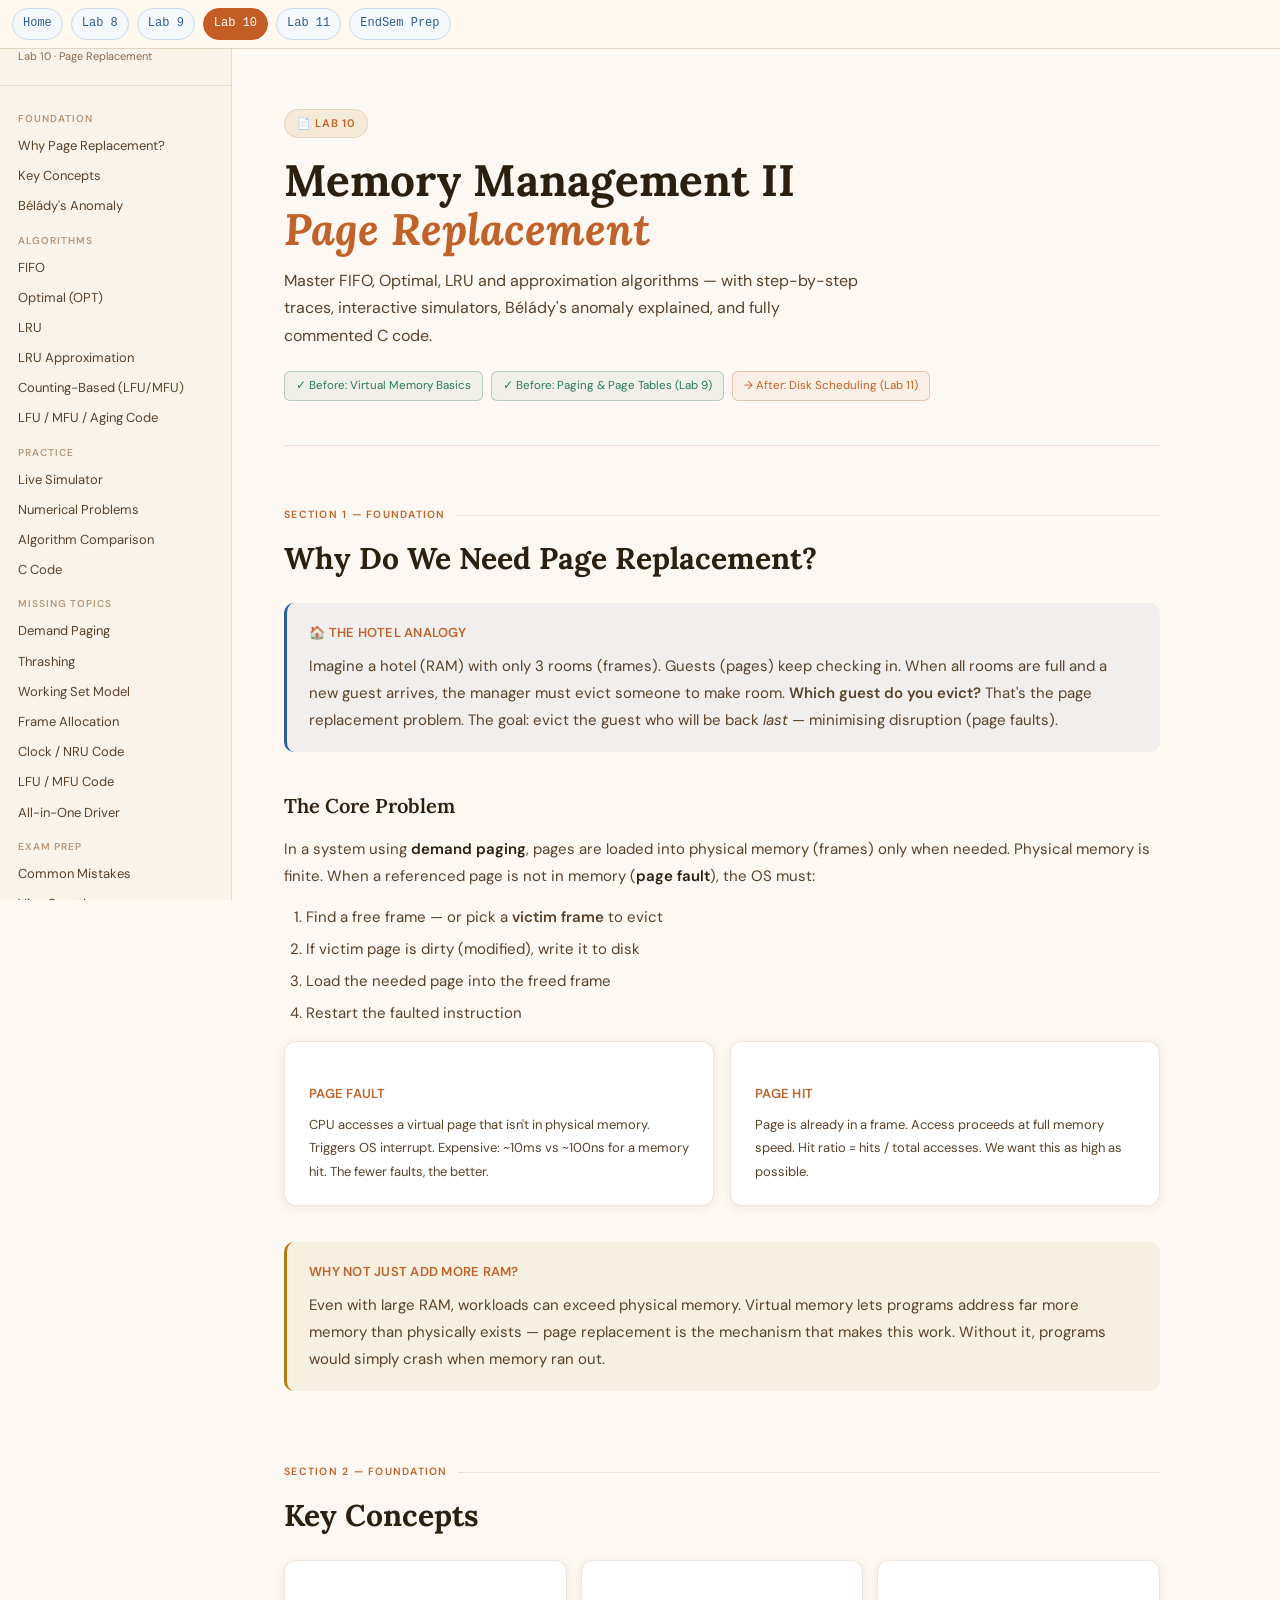
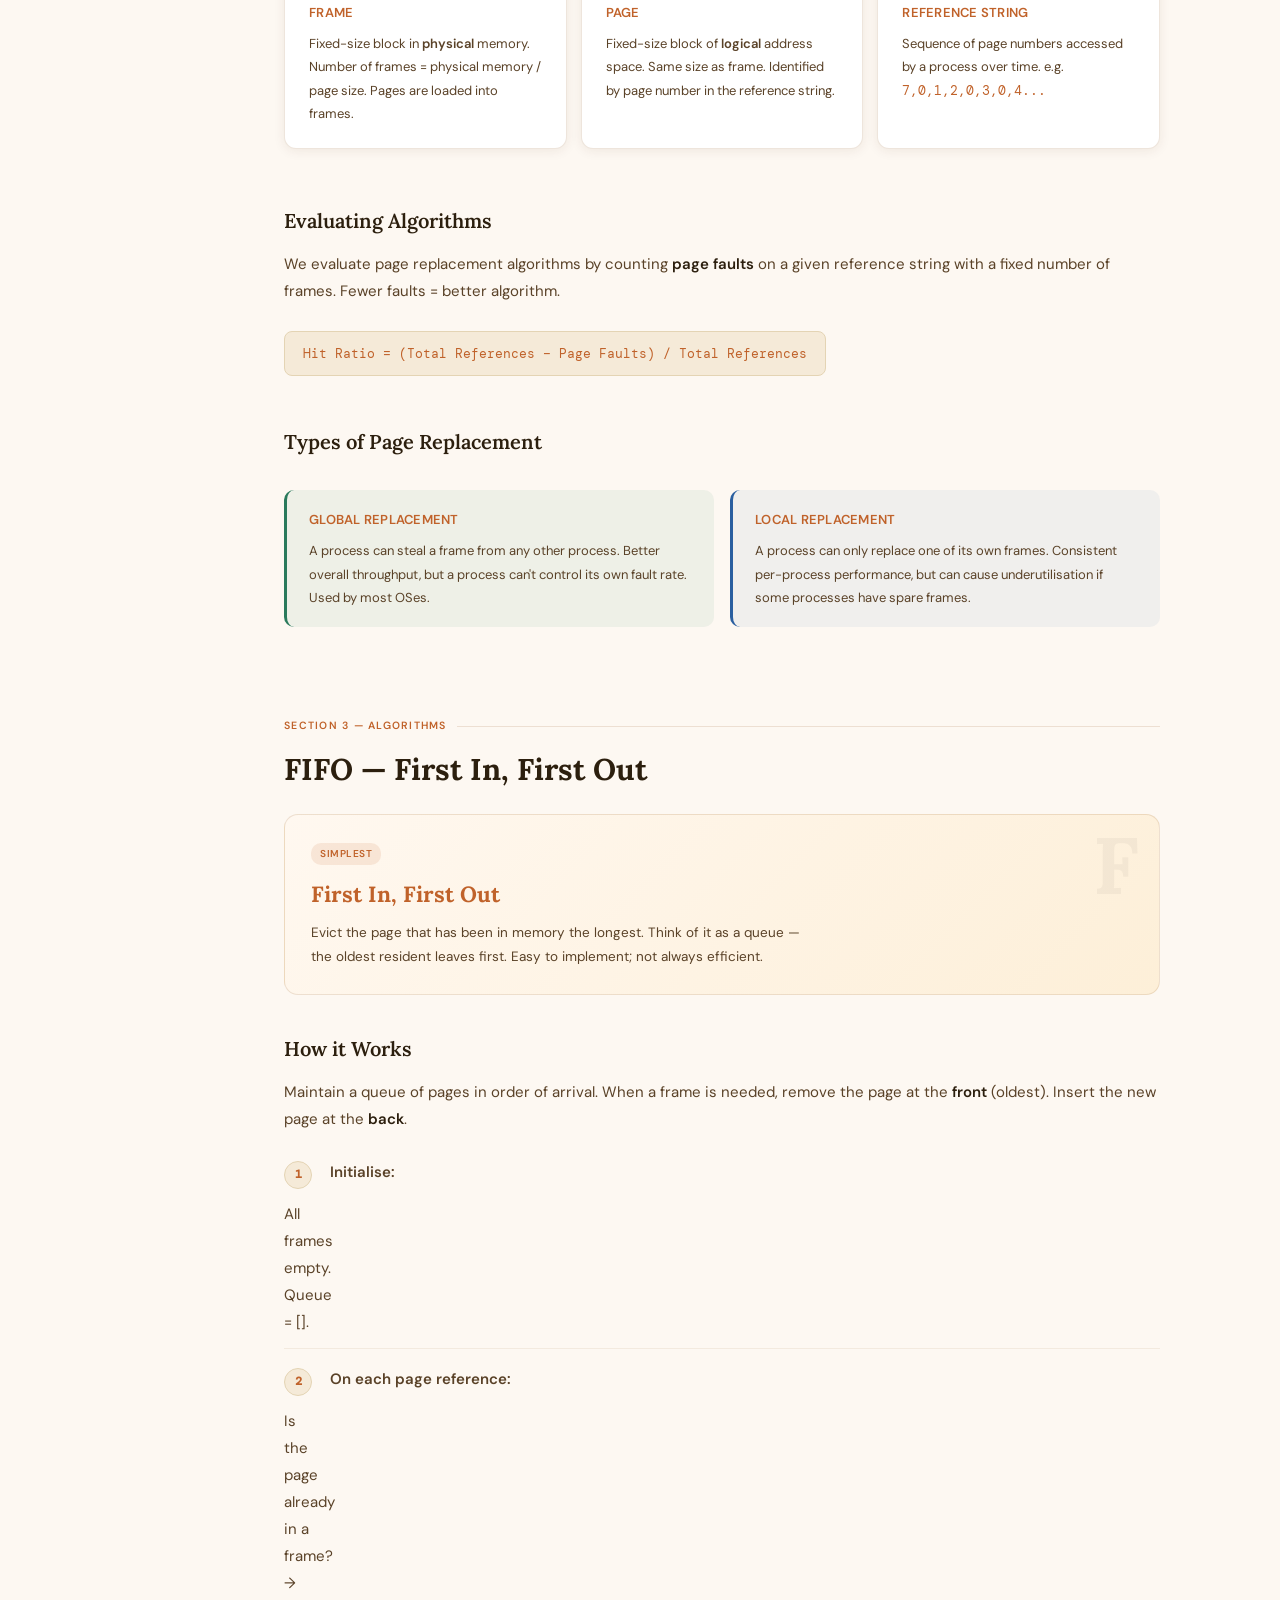
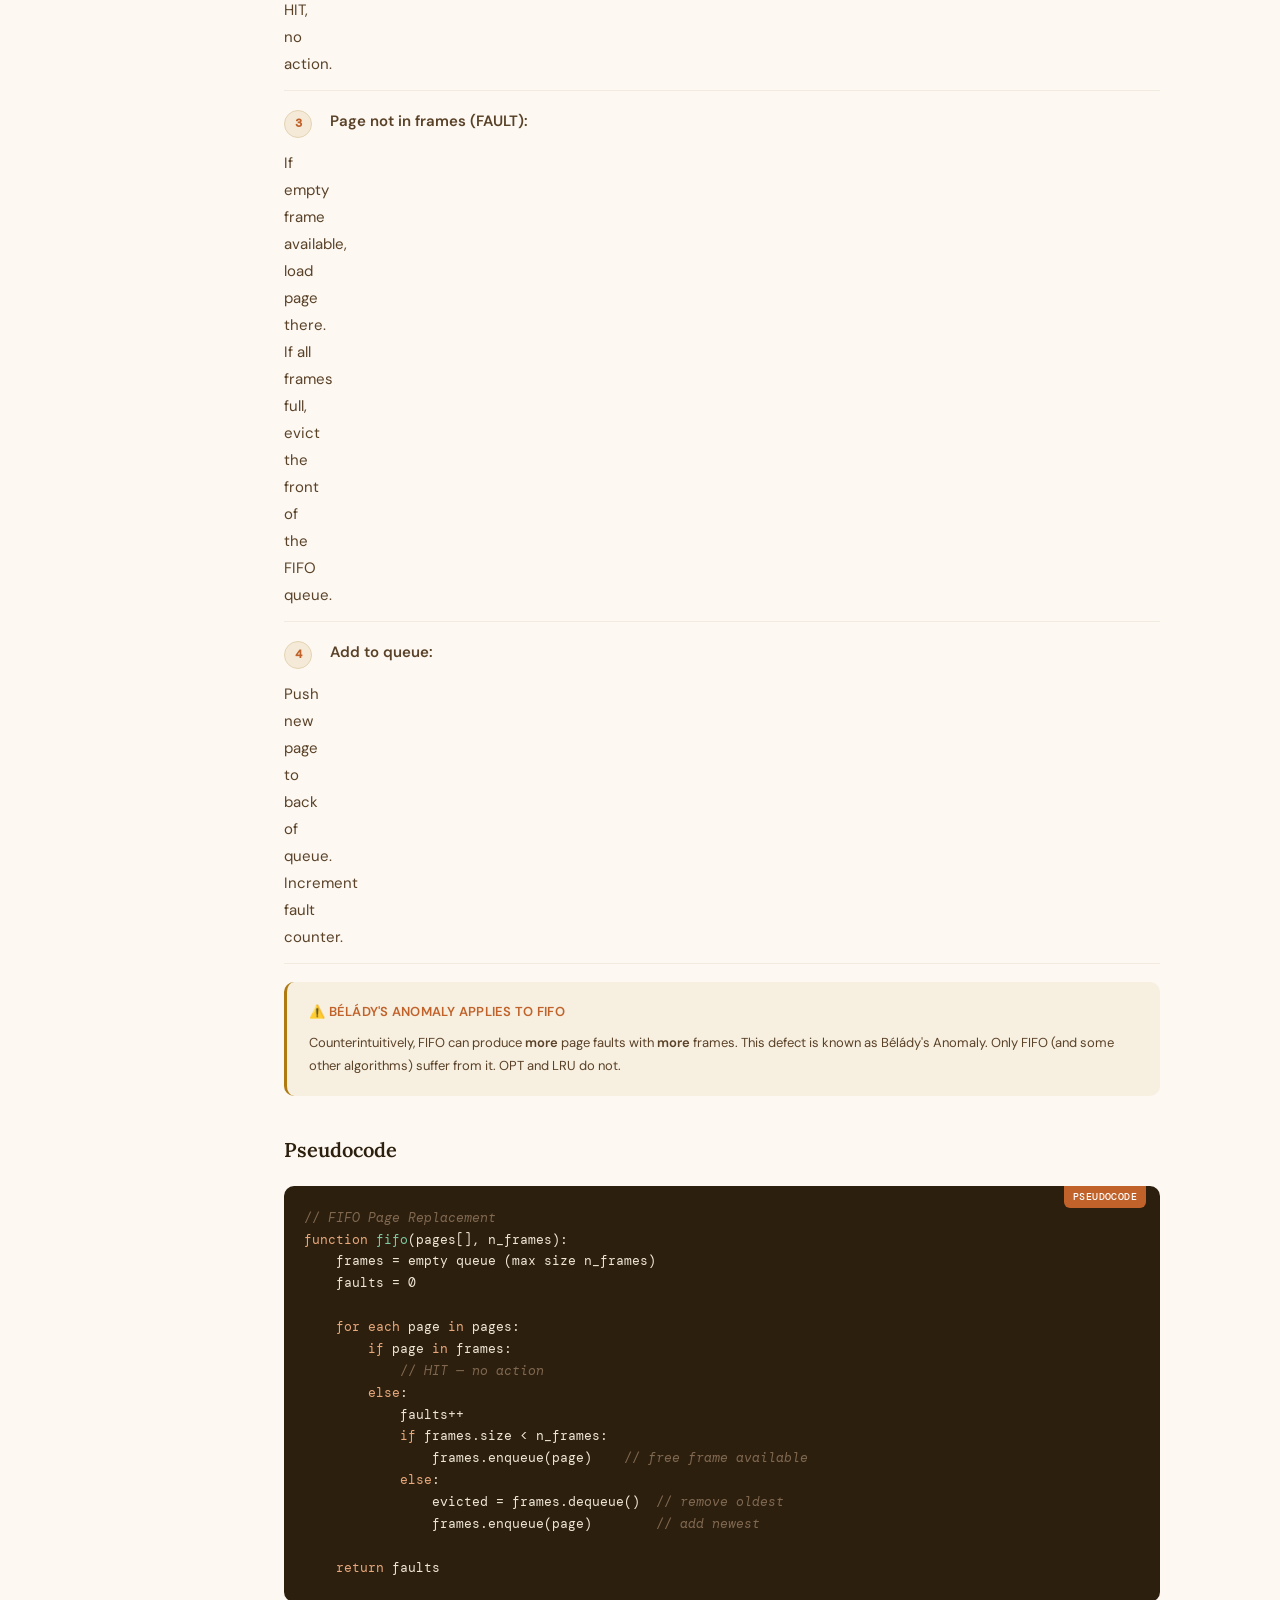
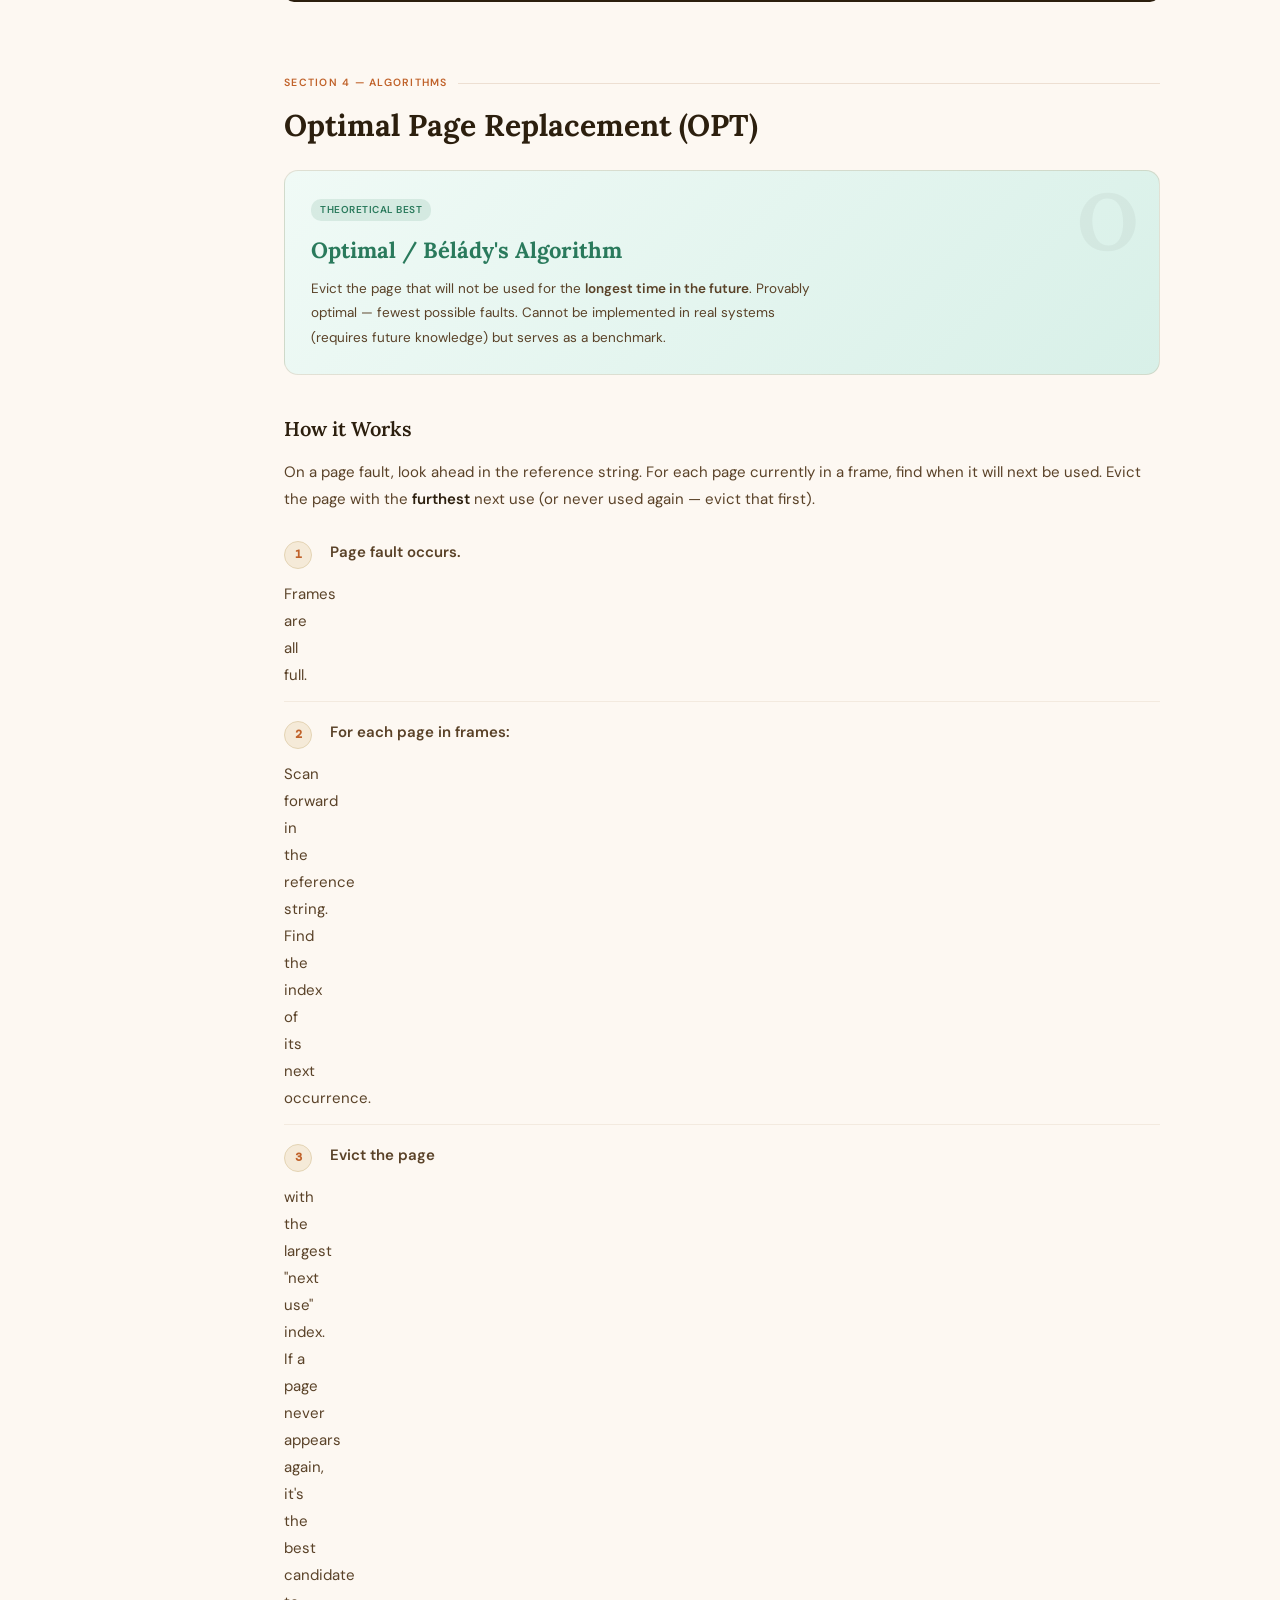
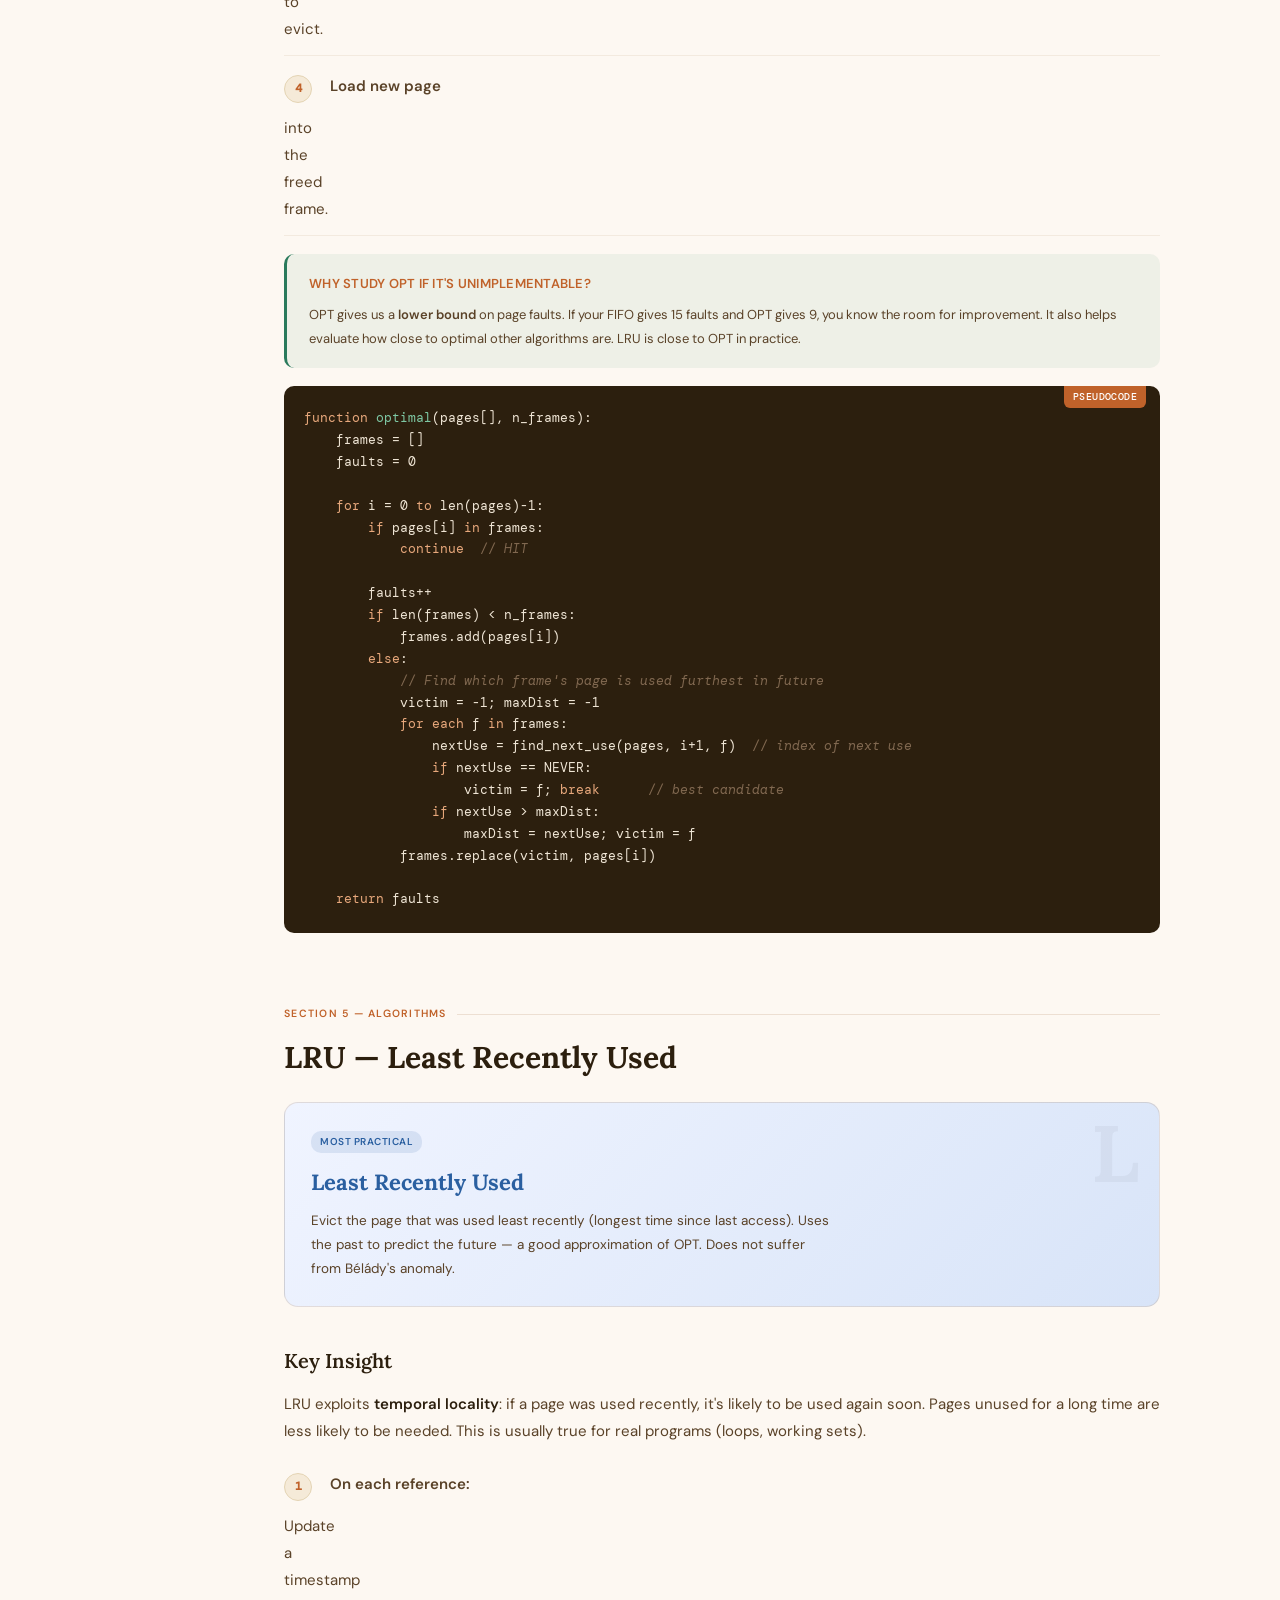
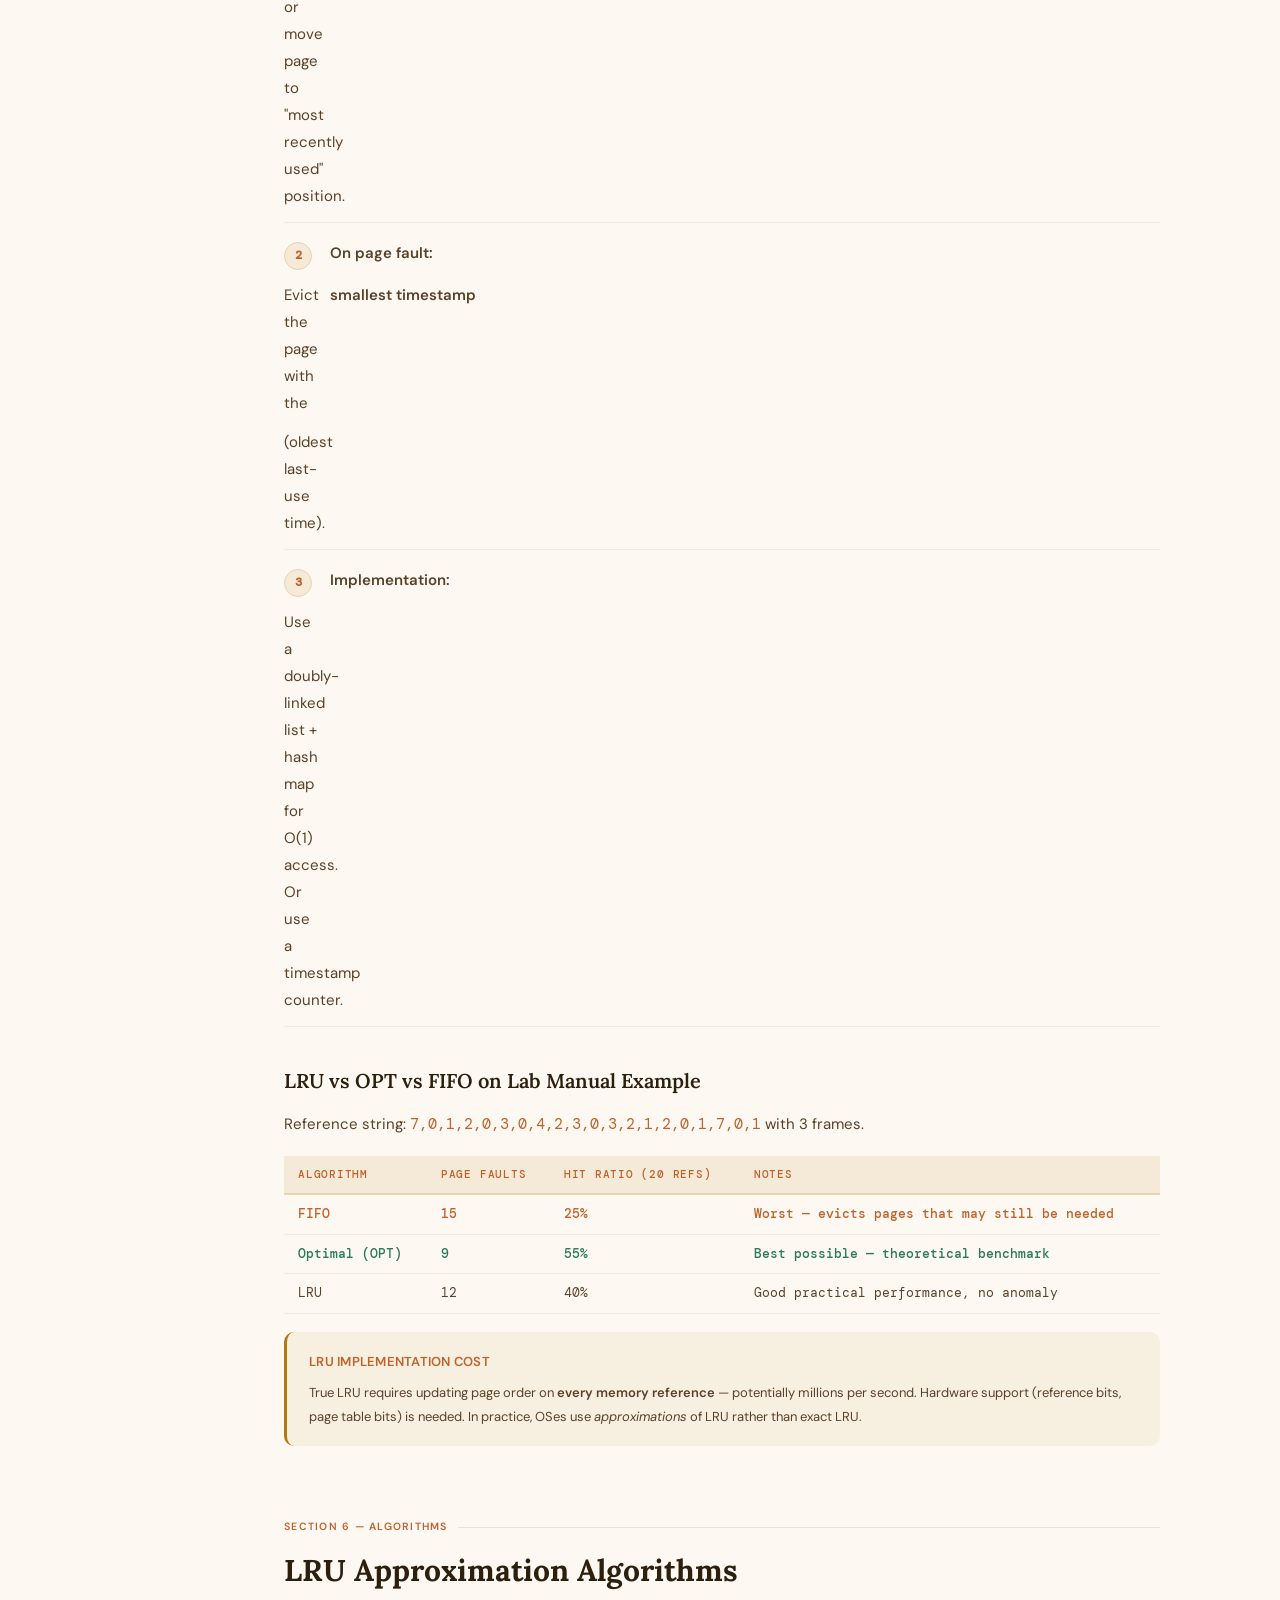
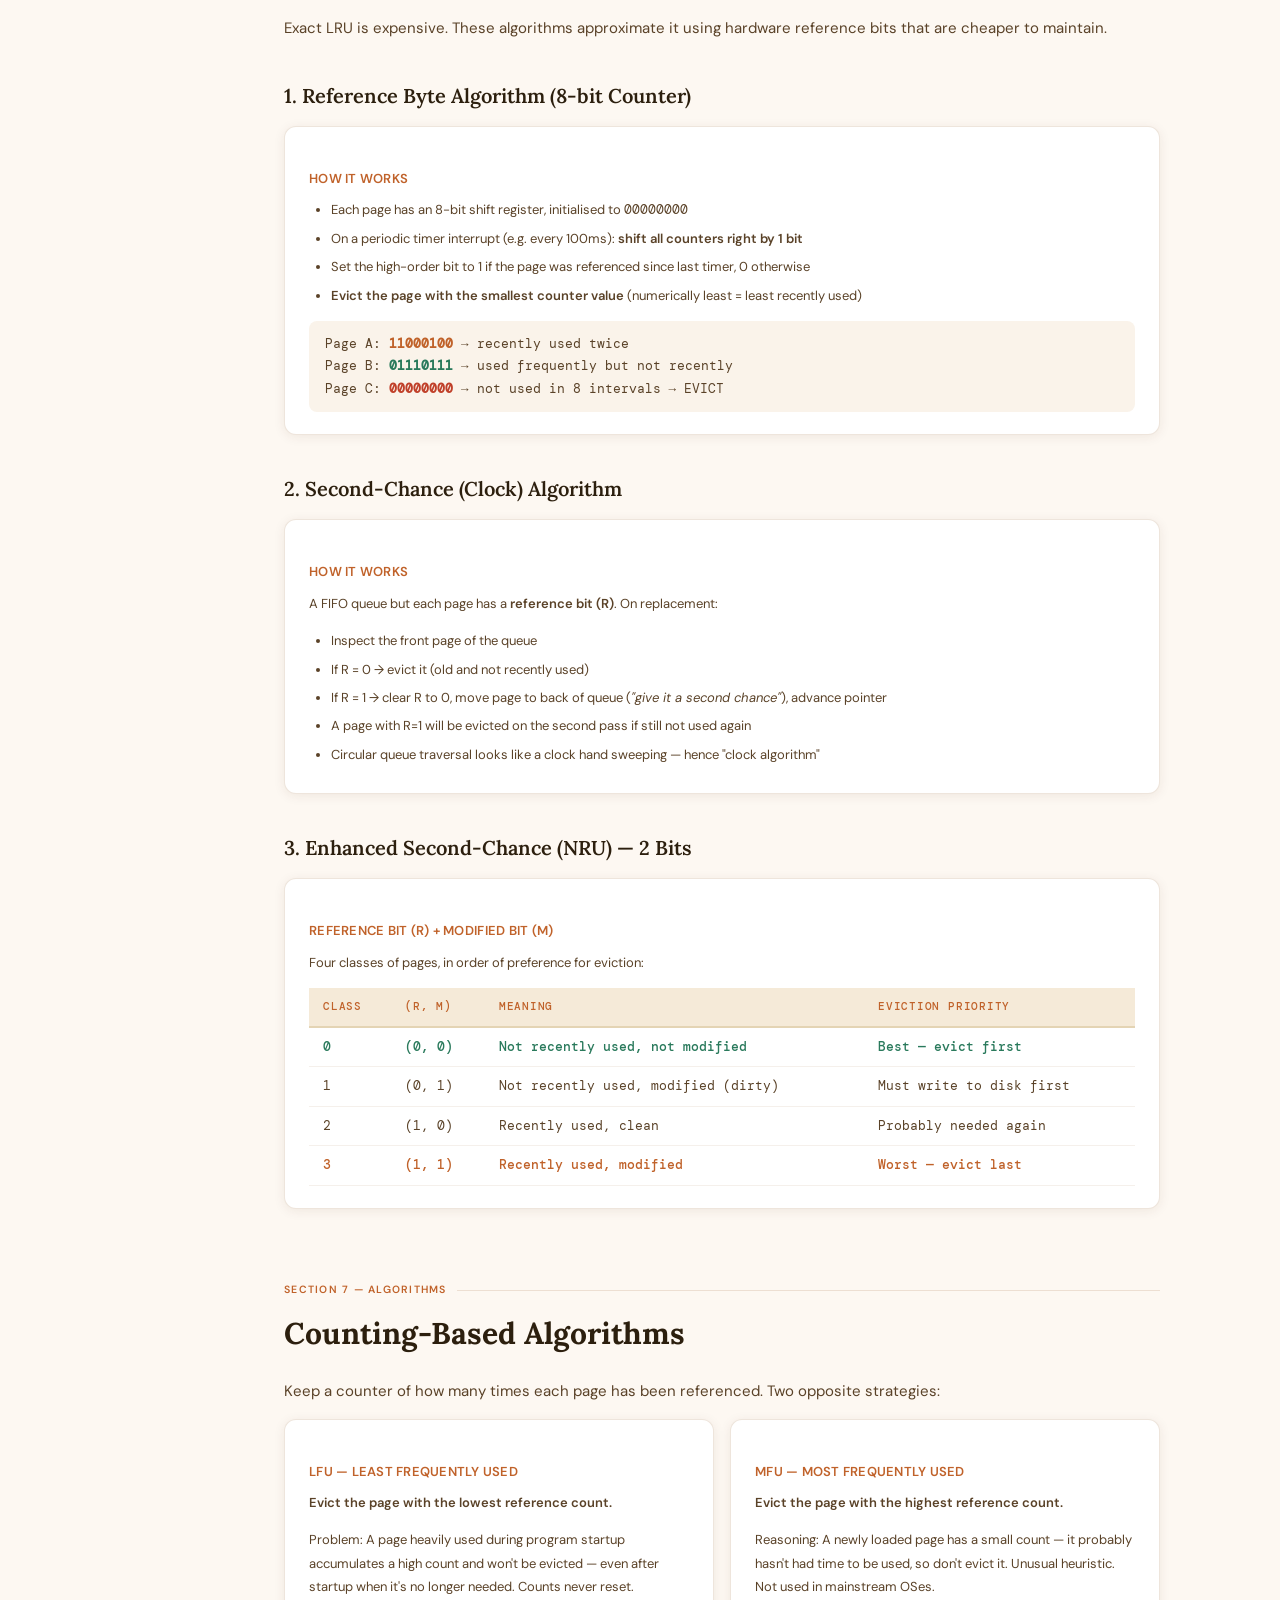
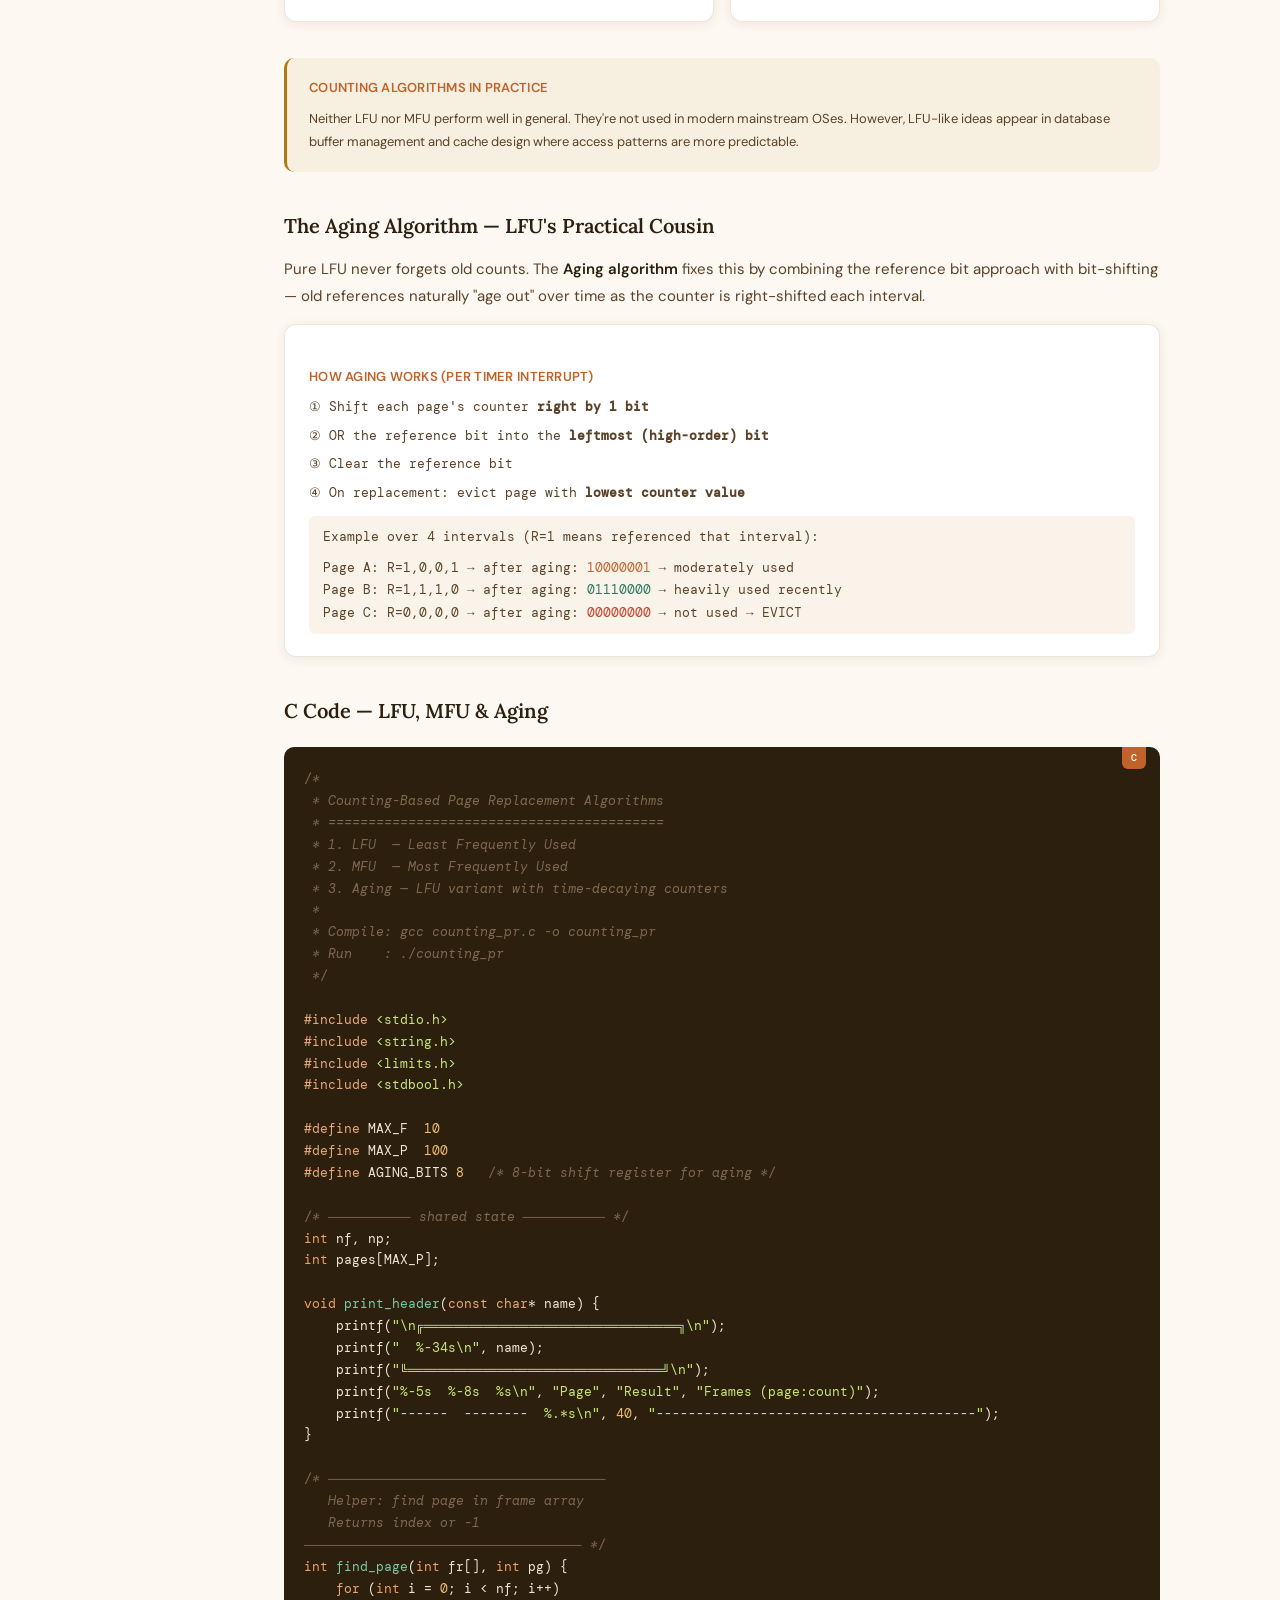
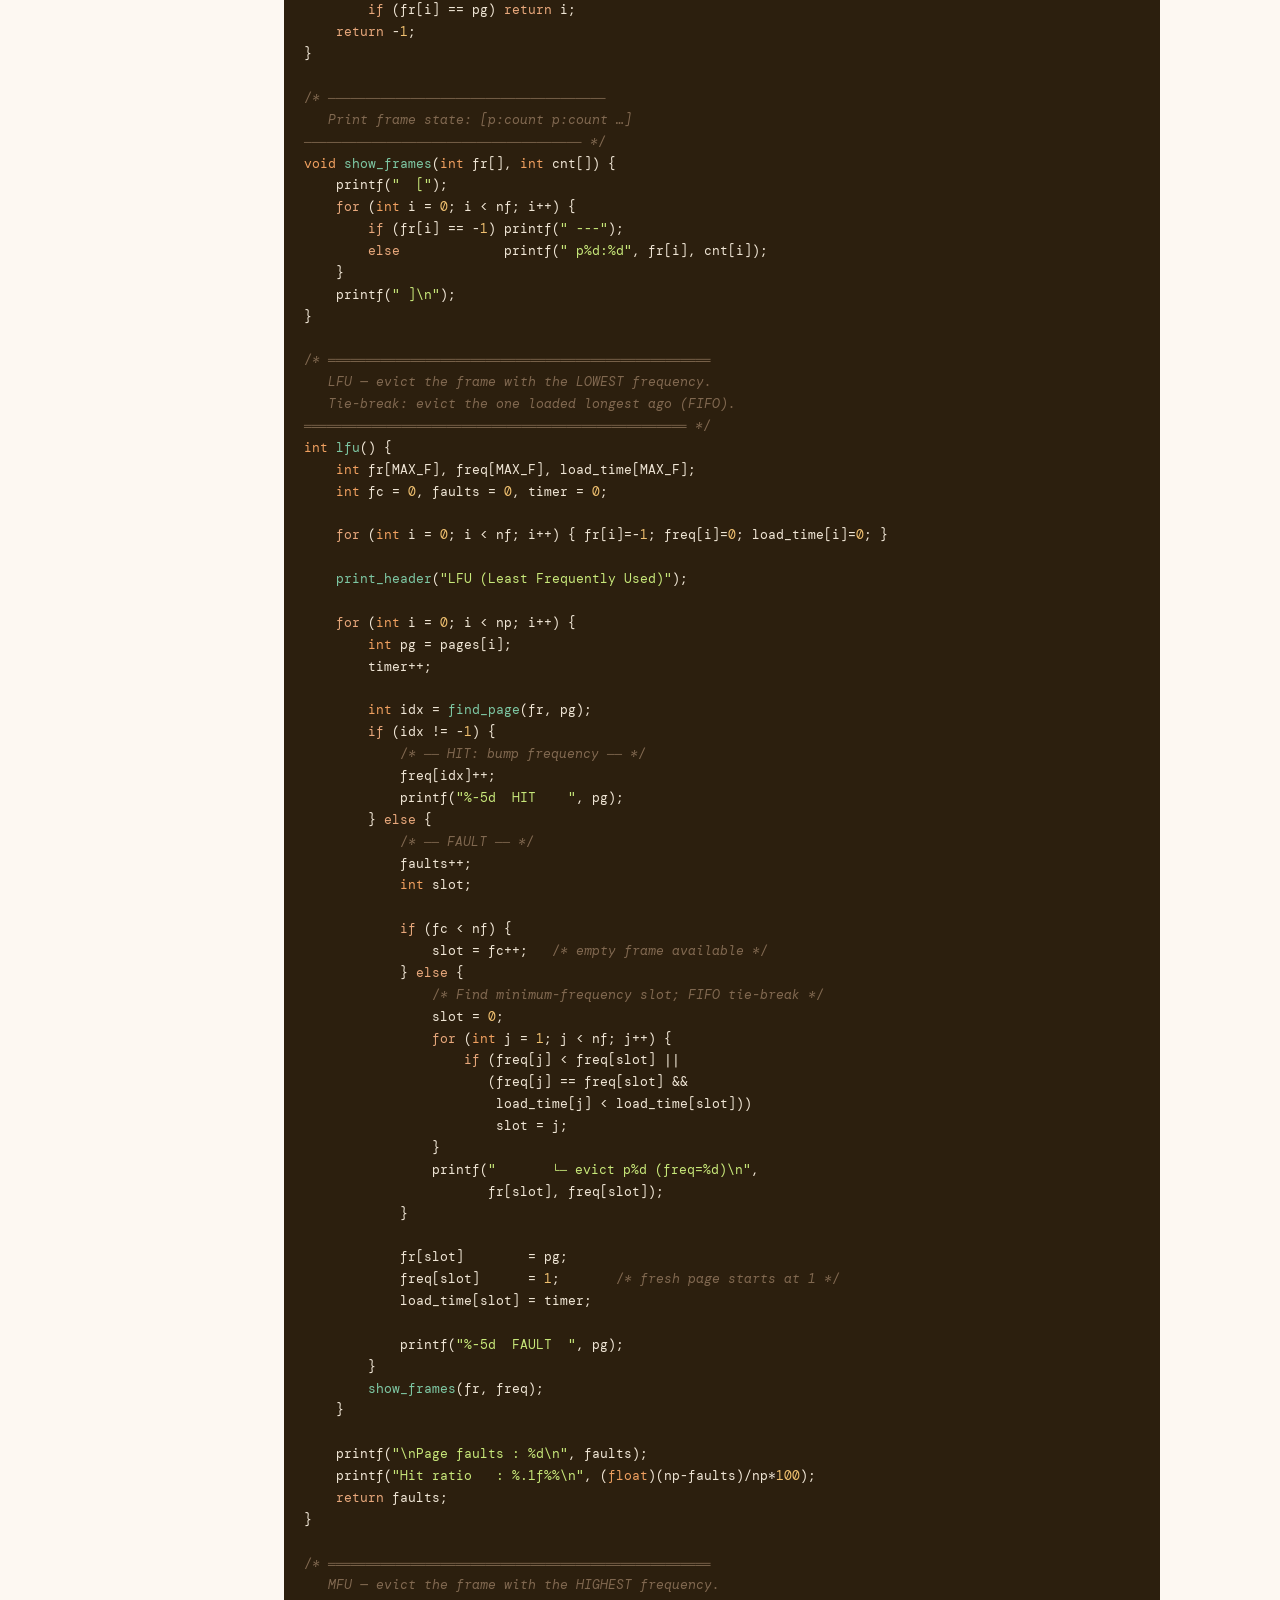
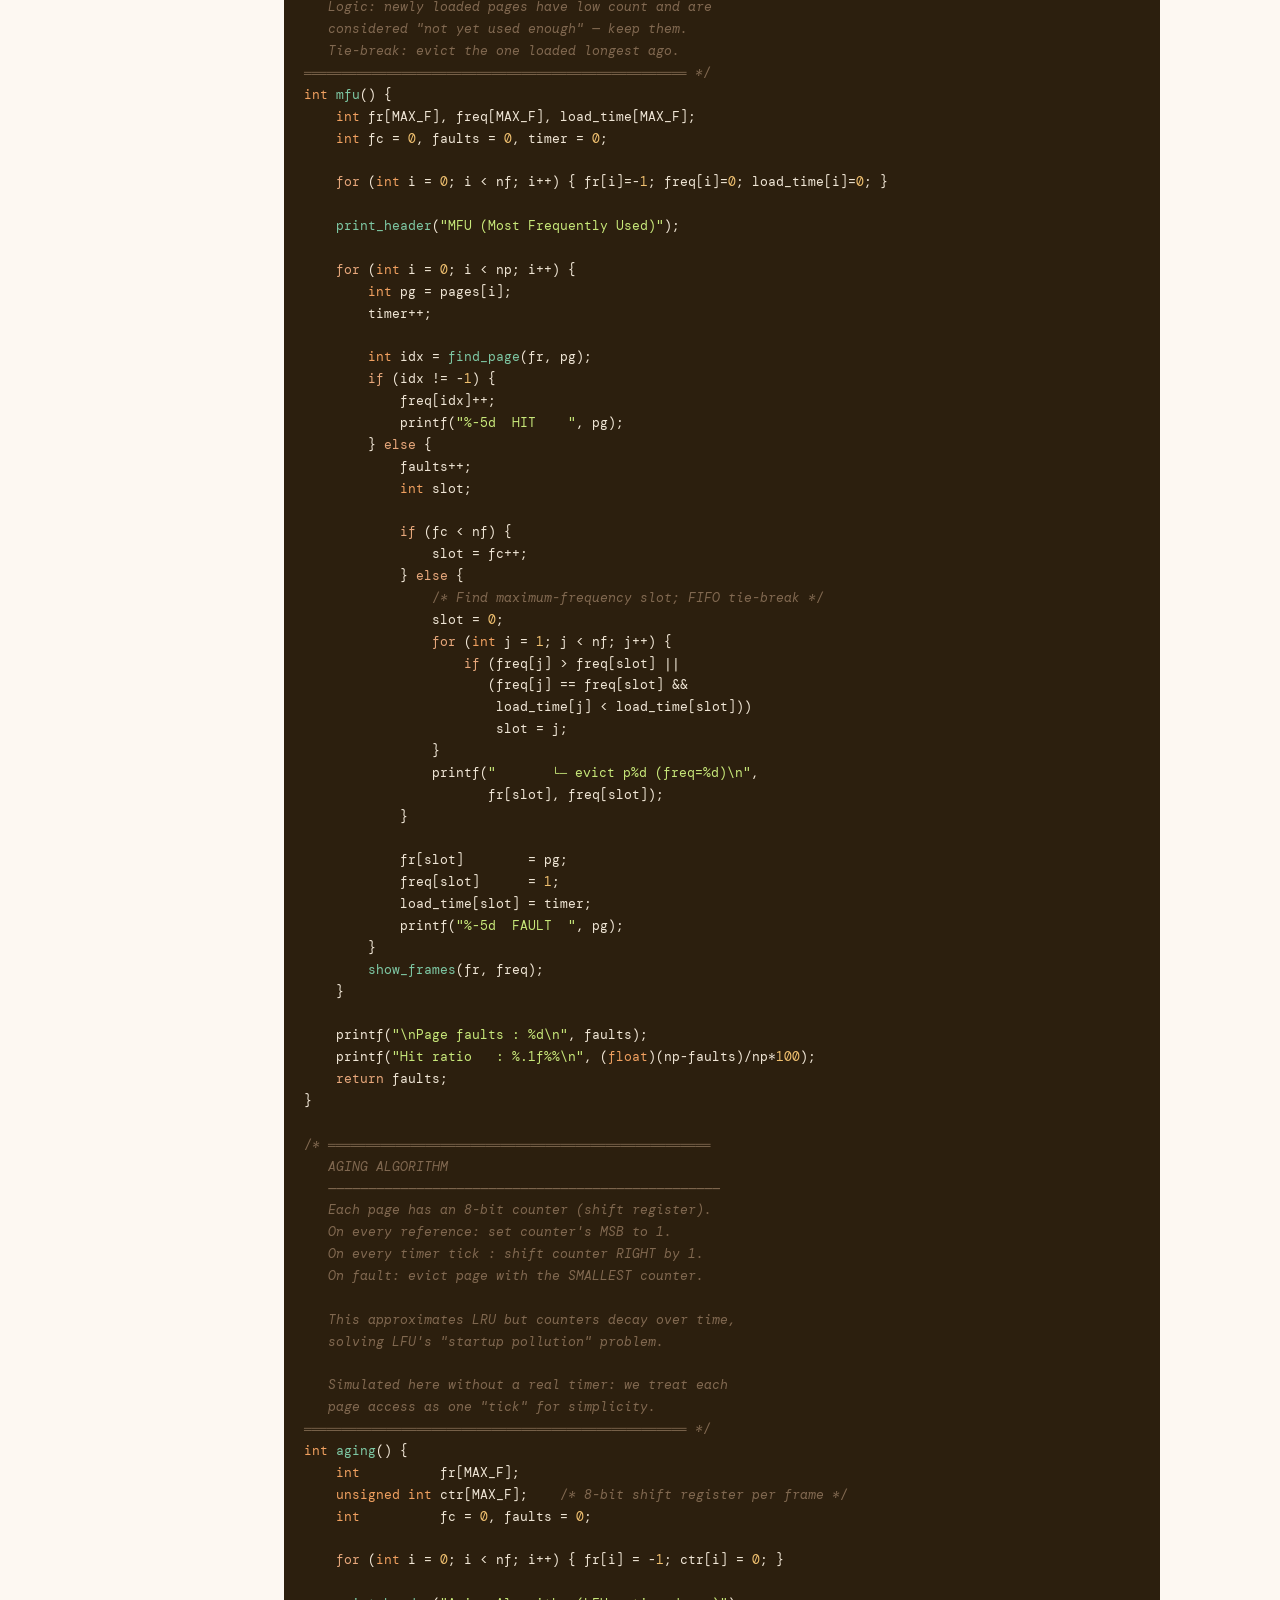
==== commit 7d8f7d59: "Index Update" ====
--- a/lab10_page_replacement_enhanced.html
+++ b/lab10_page_replacement_enhanced.html
@@ -5,6 +5,7 @@
 <meta name="viewport" content="width=device-width, initial-scale=1.0">
 <title>Lab 10 – Page Replacement Algorithms | OS Study Guide</title>
 <link href="https://fonts.googleapis.com/css2?family=Lora:ital,wght@0,400;0,600;0,700;1,400&family=DM+Sans:wght@400;500;600&family=DM+Mono:wght@400;500&display=swap" rel="stylesheet">
+<link rel="stylesheet" href="common.css">
 <style>
 :root {
   --bg:       #fdf8f2;
@@ -552,6 +553,15 @@
 </style>
 </head>
 <body>
+
+<div class="global-links">
+  <a href="index.html">Home</a>
+  <a href="lab8_work.html">Lab 8</a>
+  <a href="lab9_work.html">Lab 9</a>
+  <a href="lab10_page_replacement_enhanced.html" class="active">Lab 10</a>
+  <a href="lab11_disk_scheduling.html">Lab 11</a>
+  <a href="os_lab_endsem_prep.html">EndSem Prep</a>
+</div>
 
 <div class="progress-bar"><div class="progress-fill" id="prog"></div></div>
 
--- a/common.css
+++ b/common.css
@@ -0,0 +1,33 @@
+/* Shared cross-page links bar. Keep selectors scoped to avoid overriding page-specific styles. */
+.global-links {
+  position: sticky;
+  top: 0;
+  z-index: 1000;
+  display: flex;
+  flex-wrap: wrap;
+  gap: 8px;
+  padding: 8px 12px;
+  background: #fff8ef;
+  border-bottom: 1px solid #e2d4c1;
+}
+
+.global-links a {
+  text-decoration: none;
+  font-family: "Courier New", monospace;
+  font-size: 12px;
+  color: #315d8a;
+  border: 1px solid #c9d8ea;
+  border-radius: 999px;
+  padding: 4px 10px;
+  background: #f4f8fc;
+}
+
+.global-links a:hover {
+  background: #e8f1fb;
+}
+
+.global-links a.active {
+  background: #c45d24;
+  border-color: #c45d24;
+  color: #fff;
+}
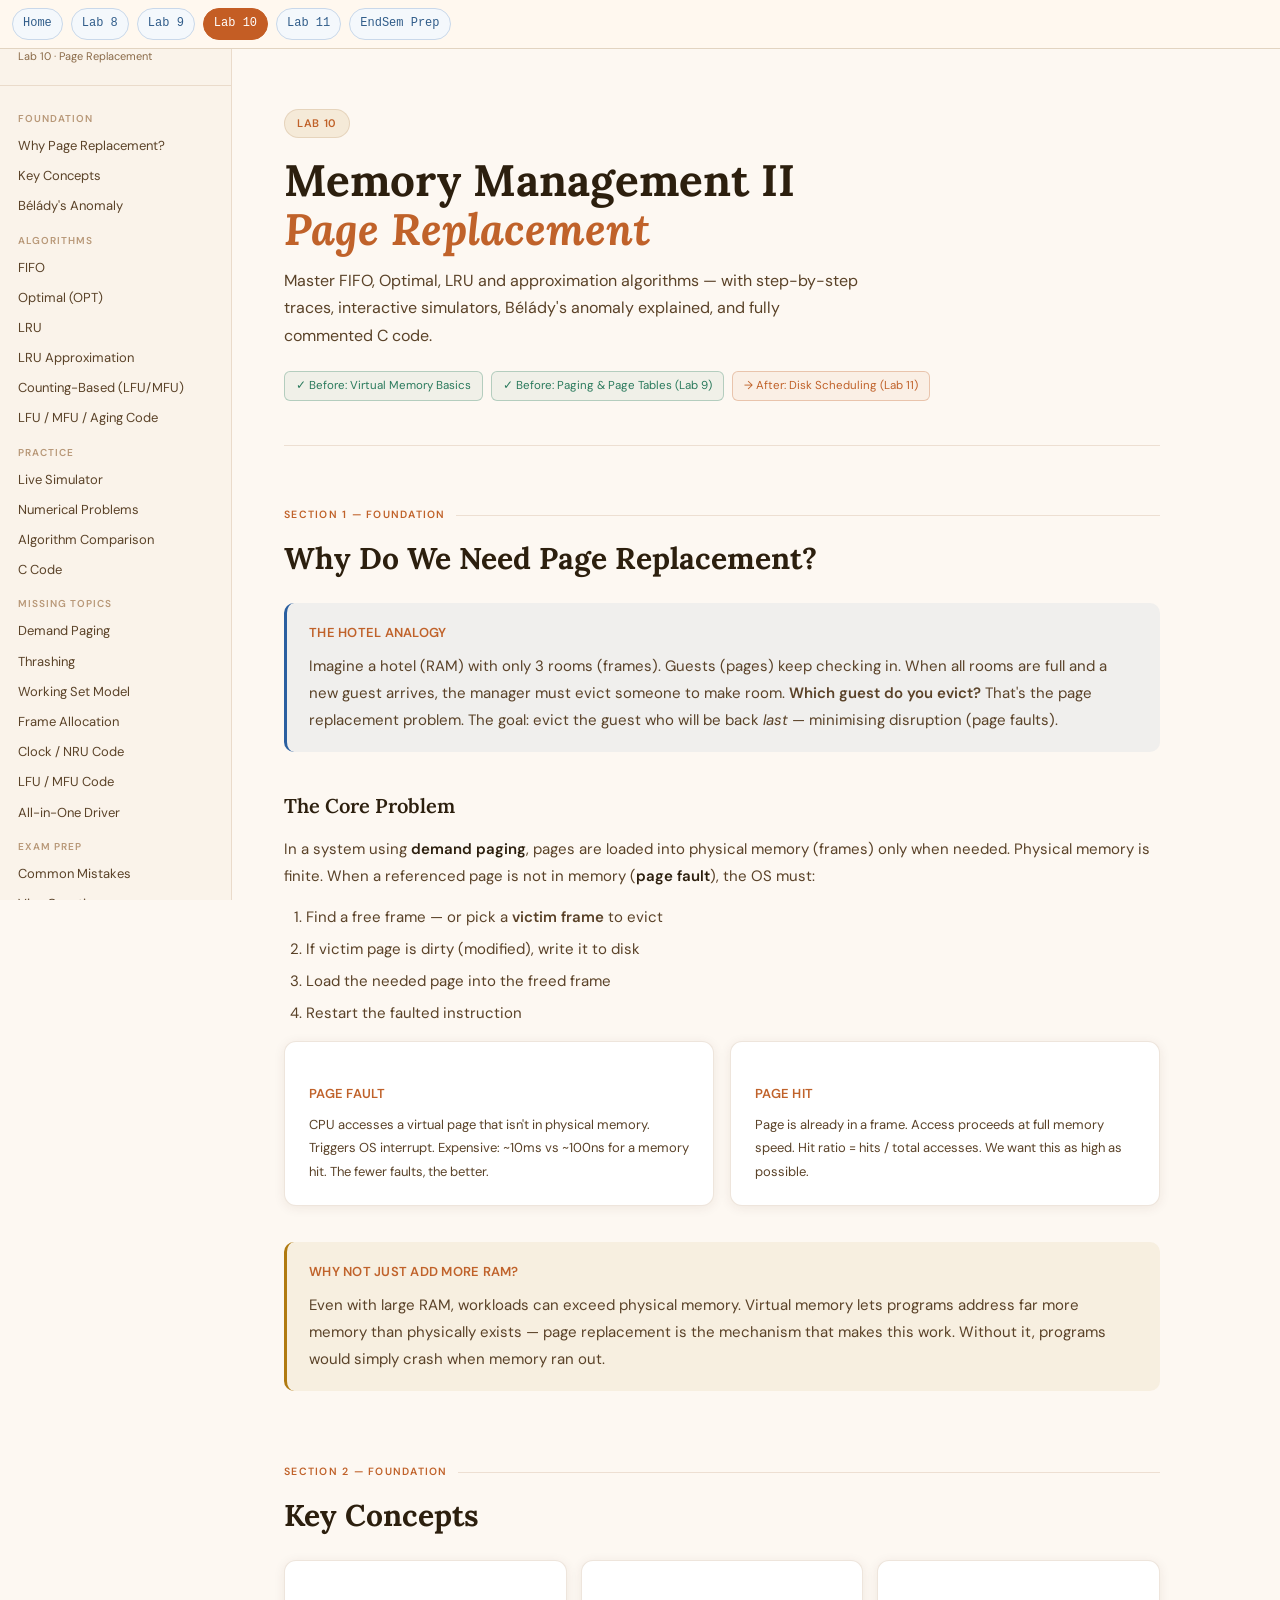
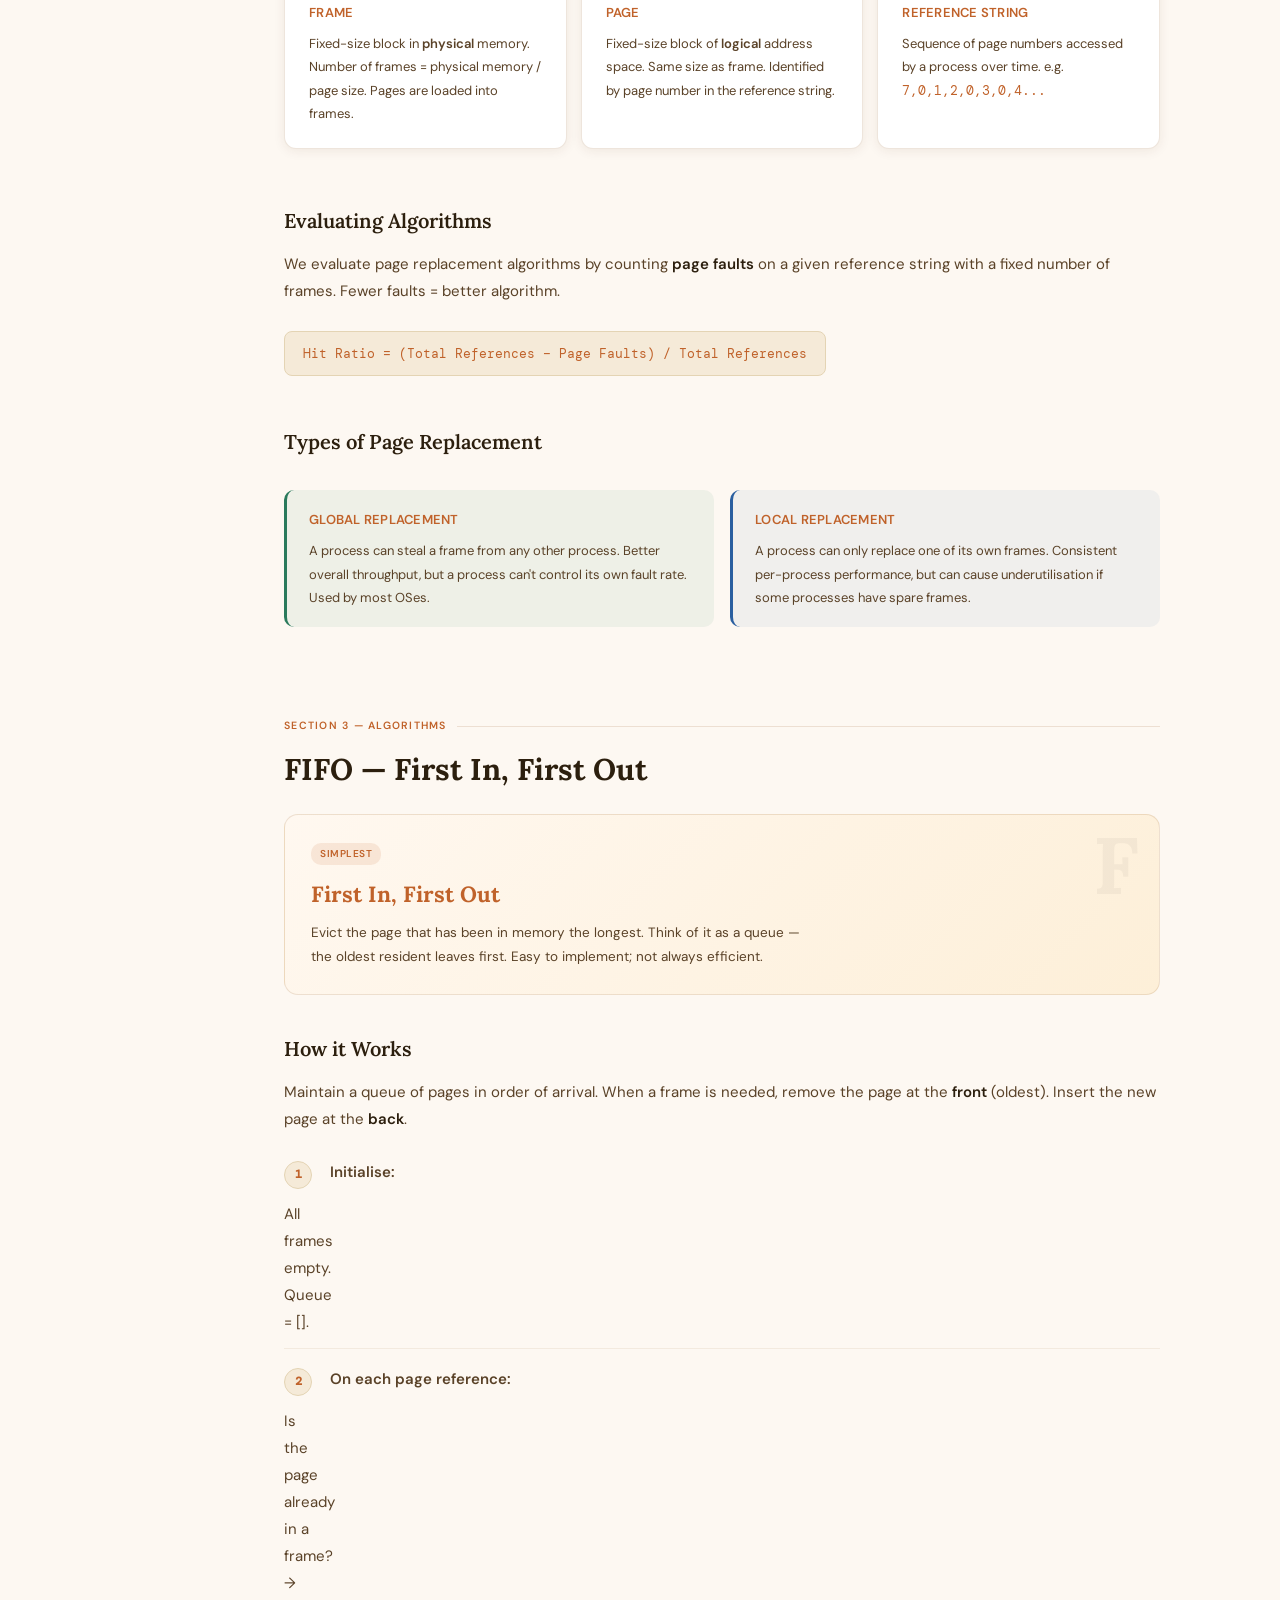
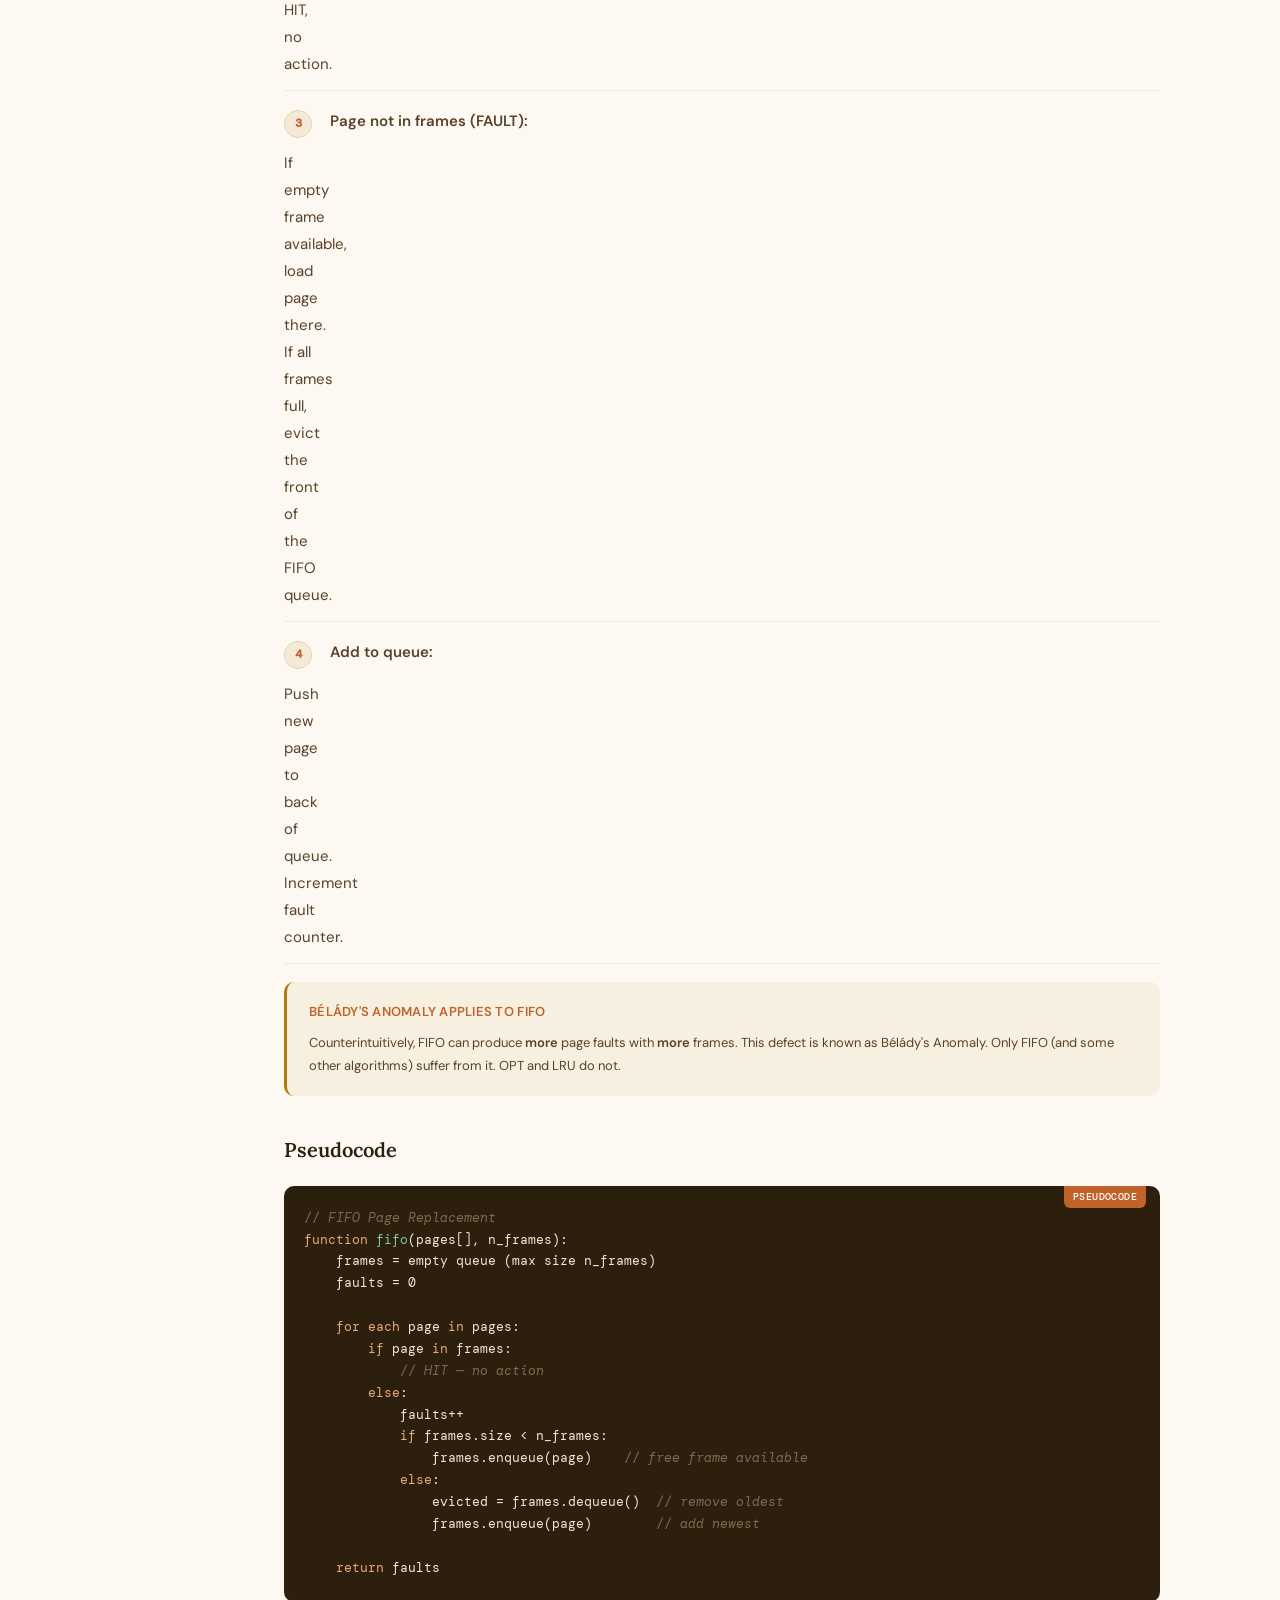
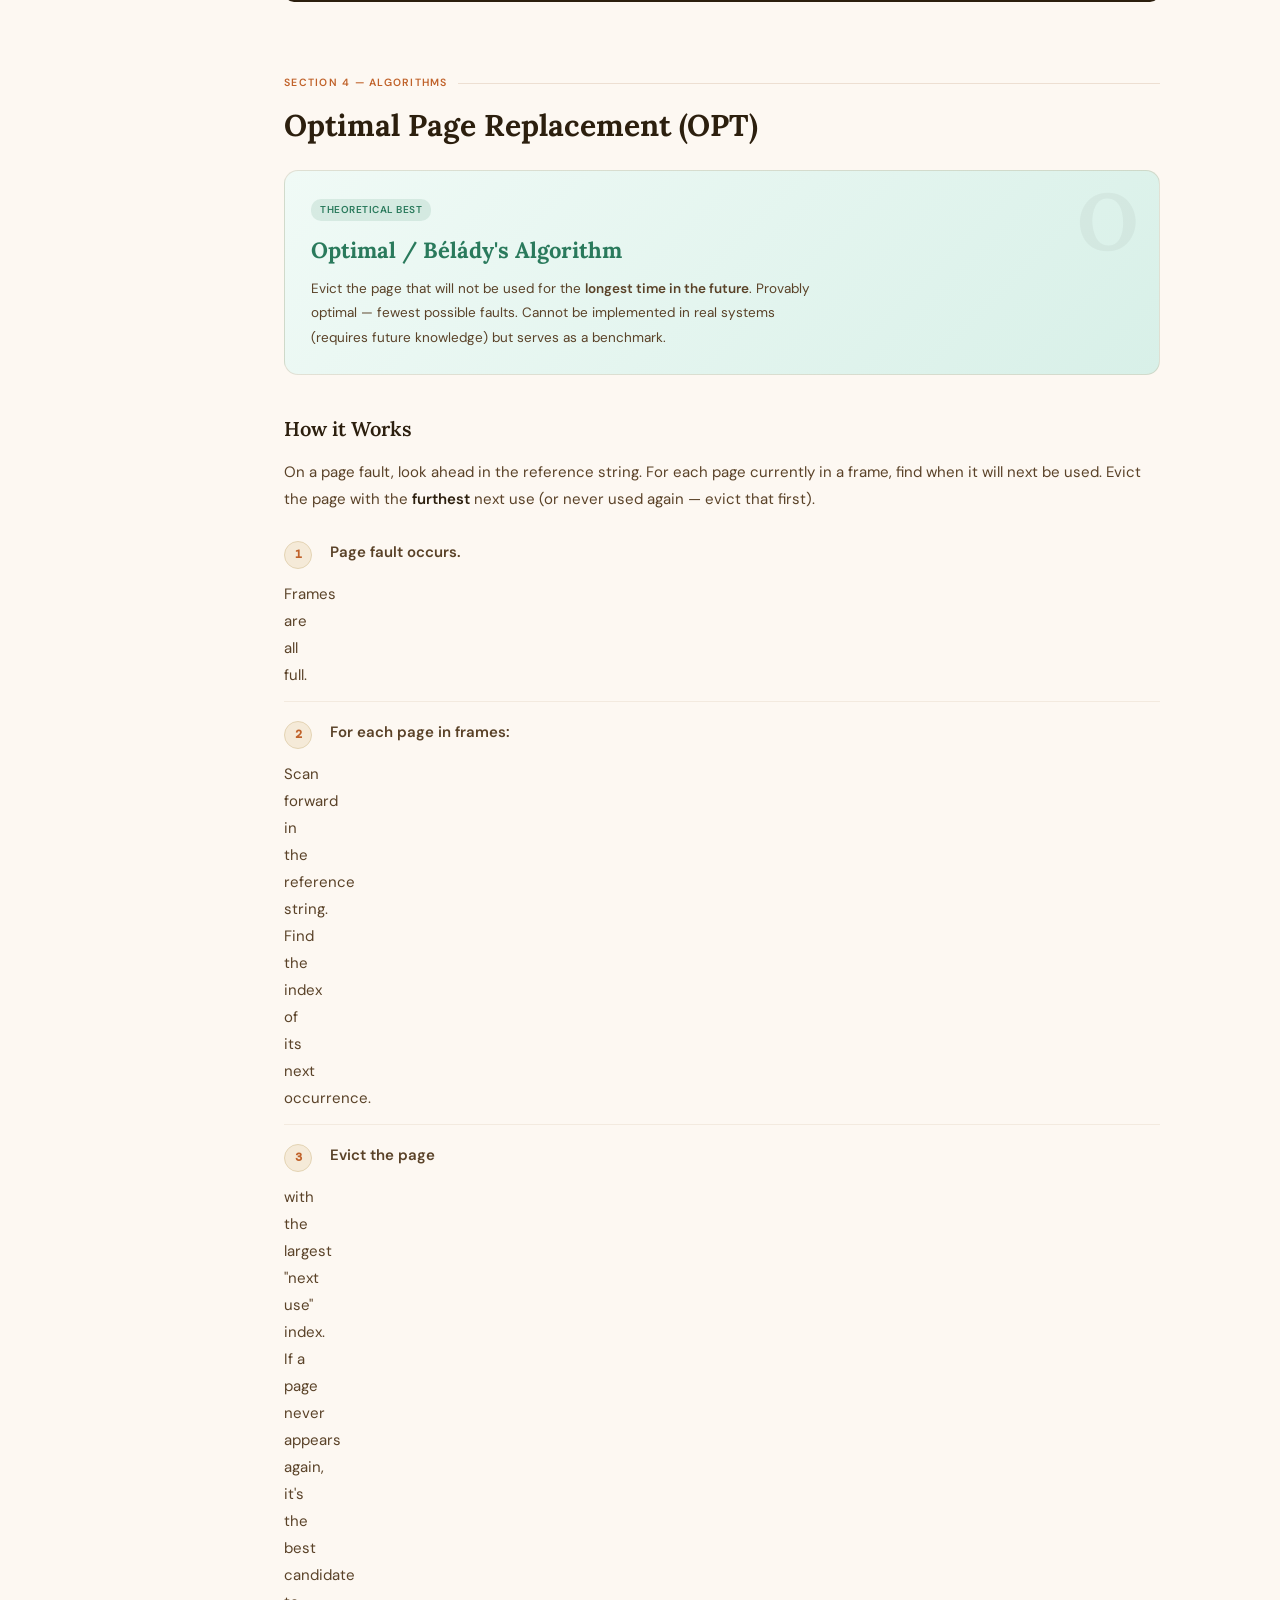
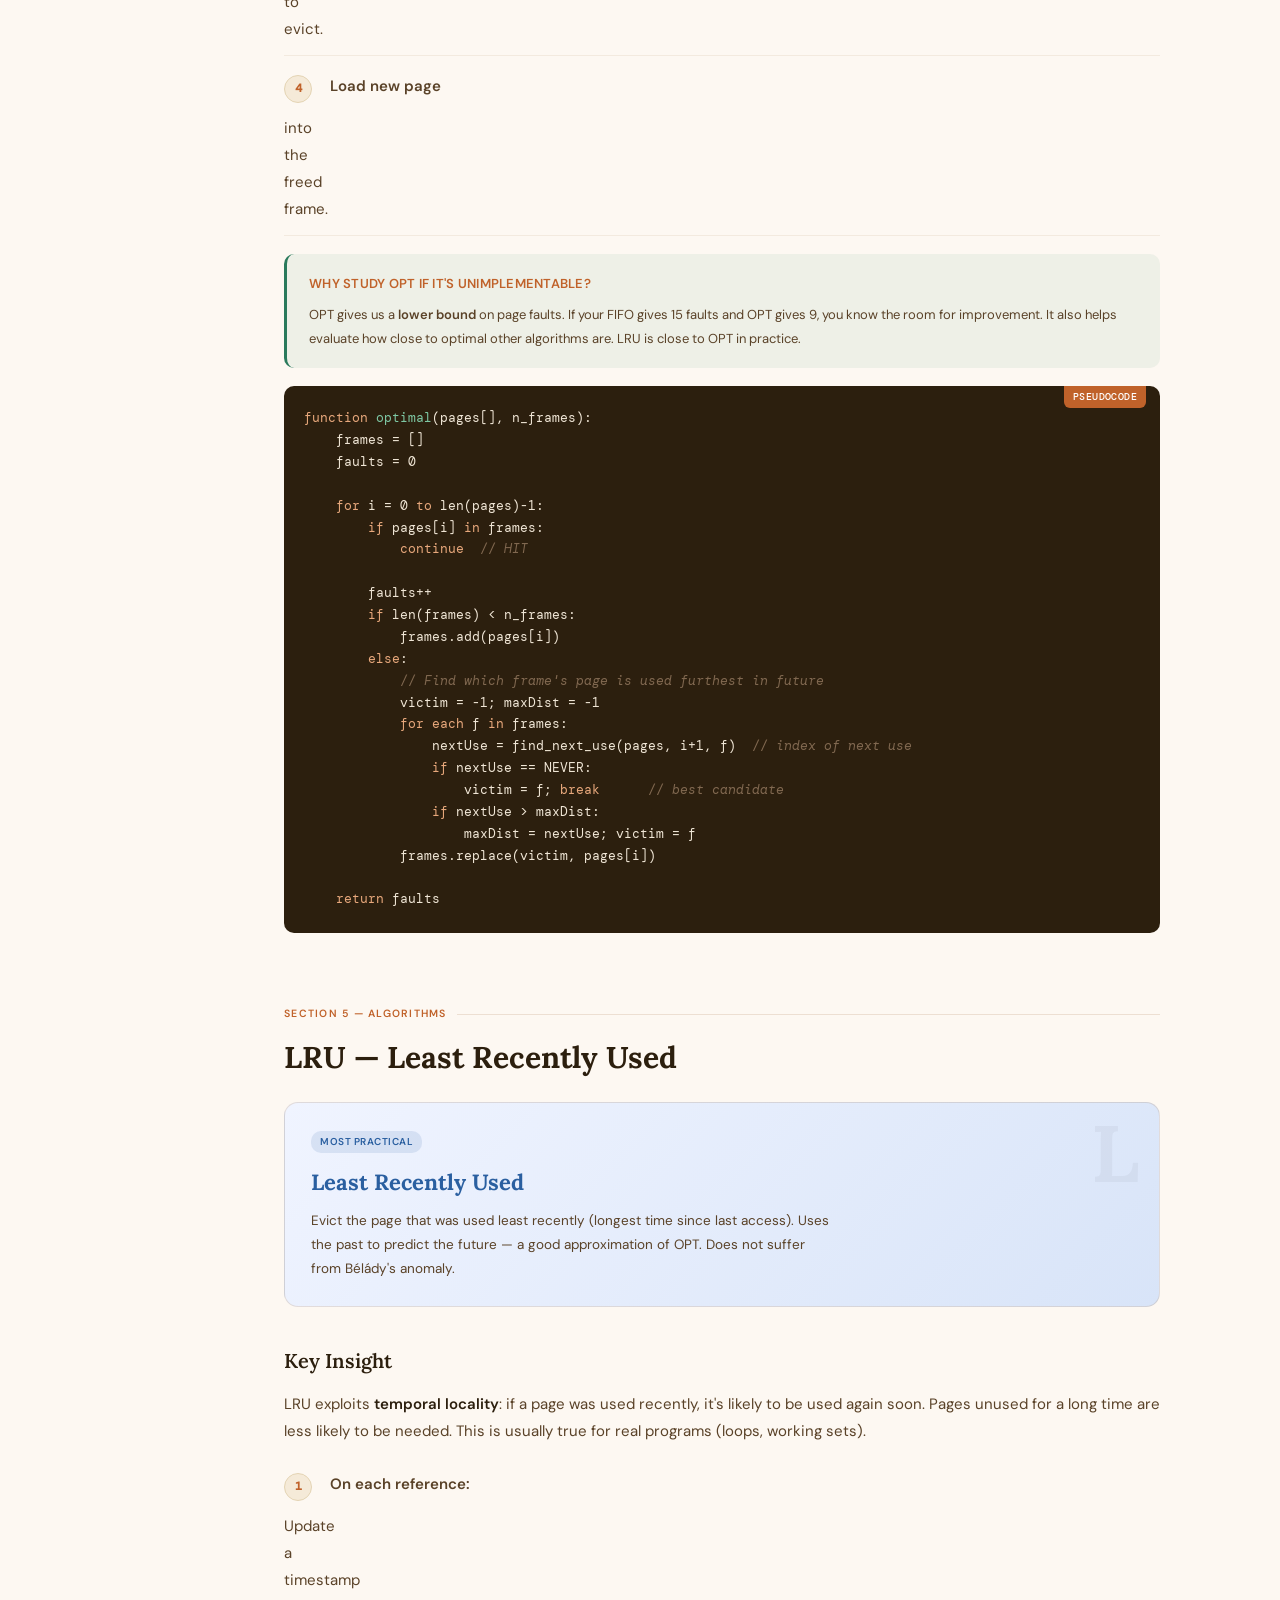
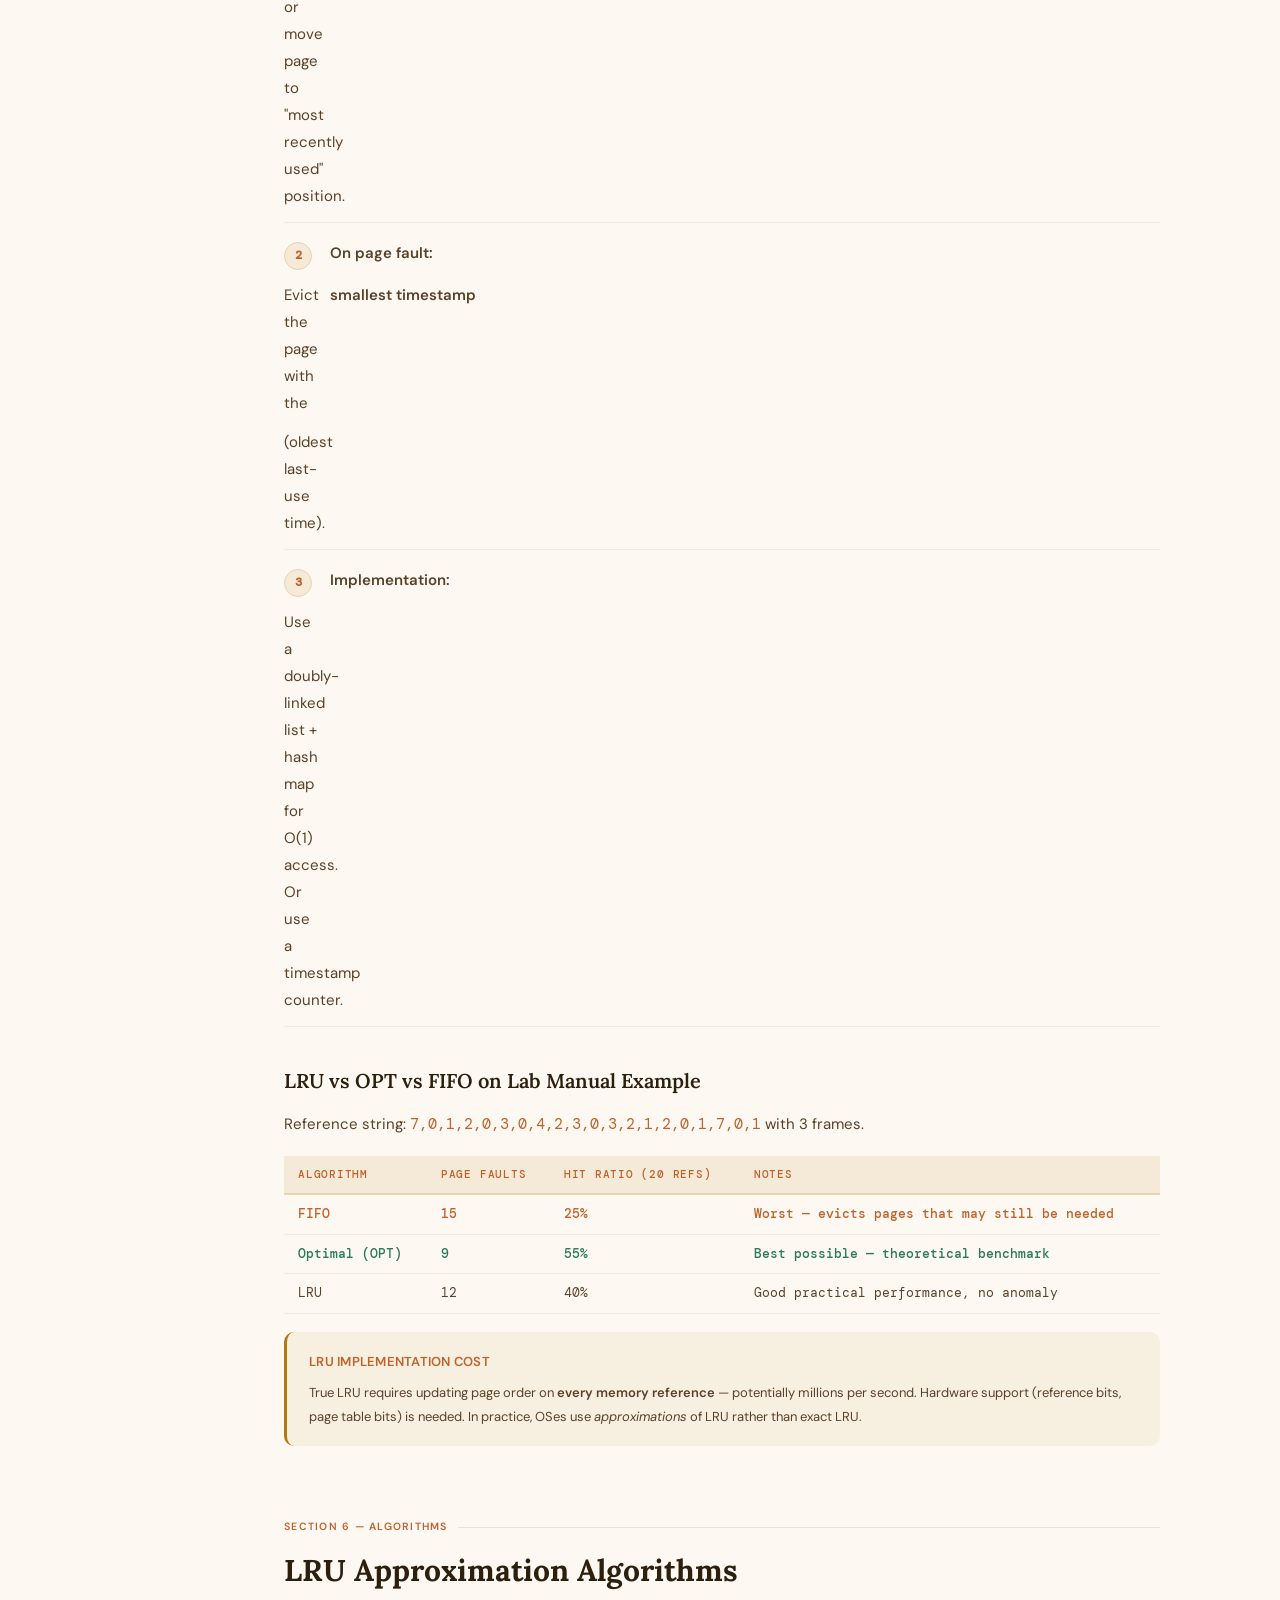
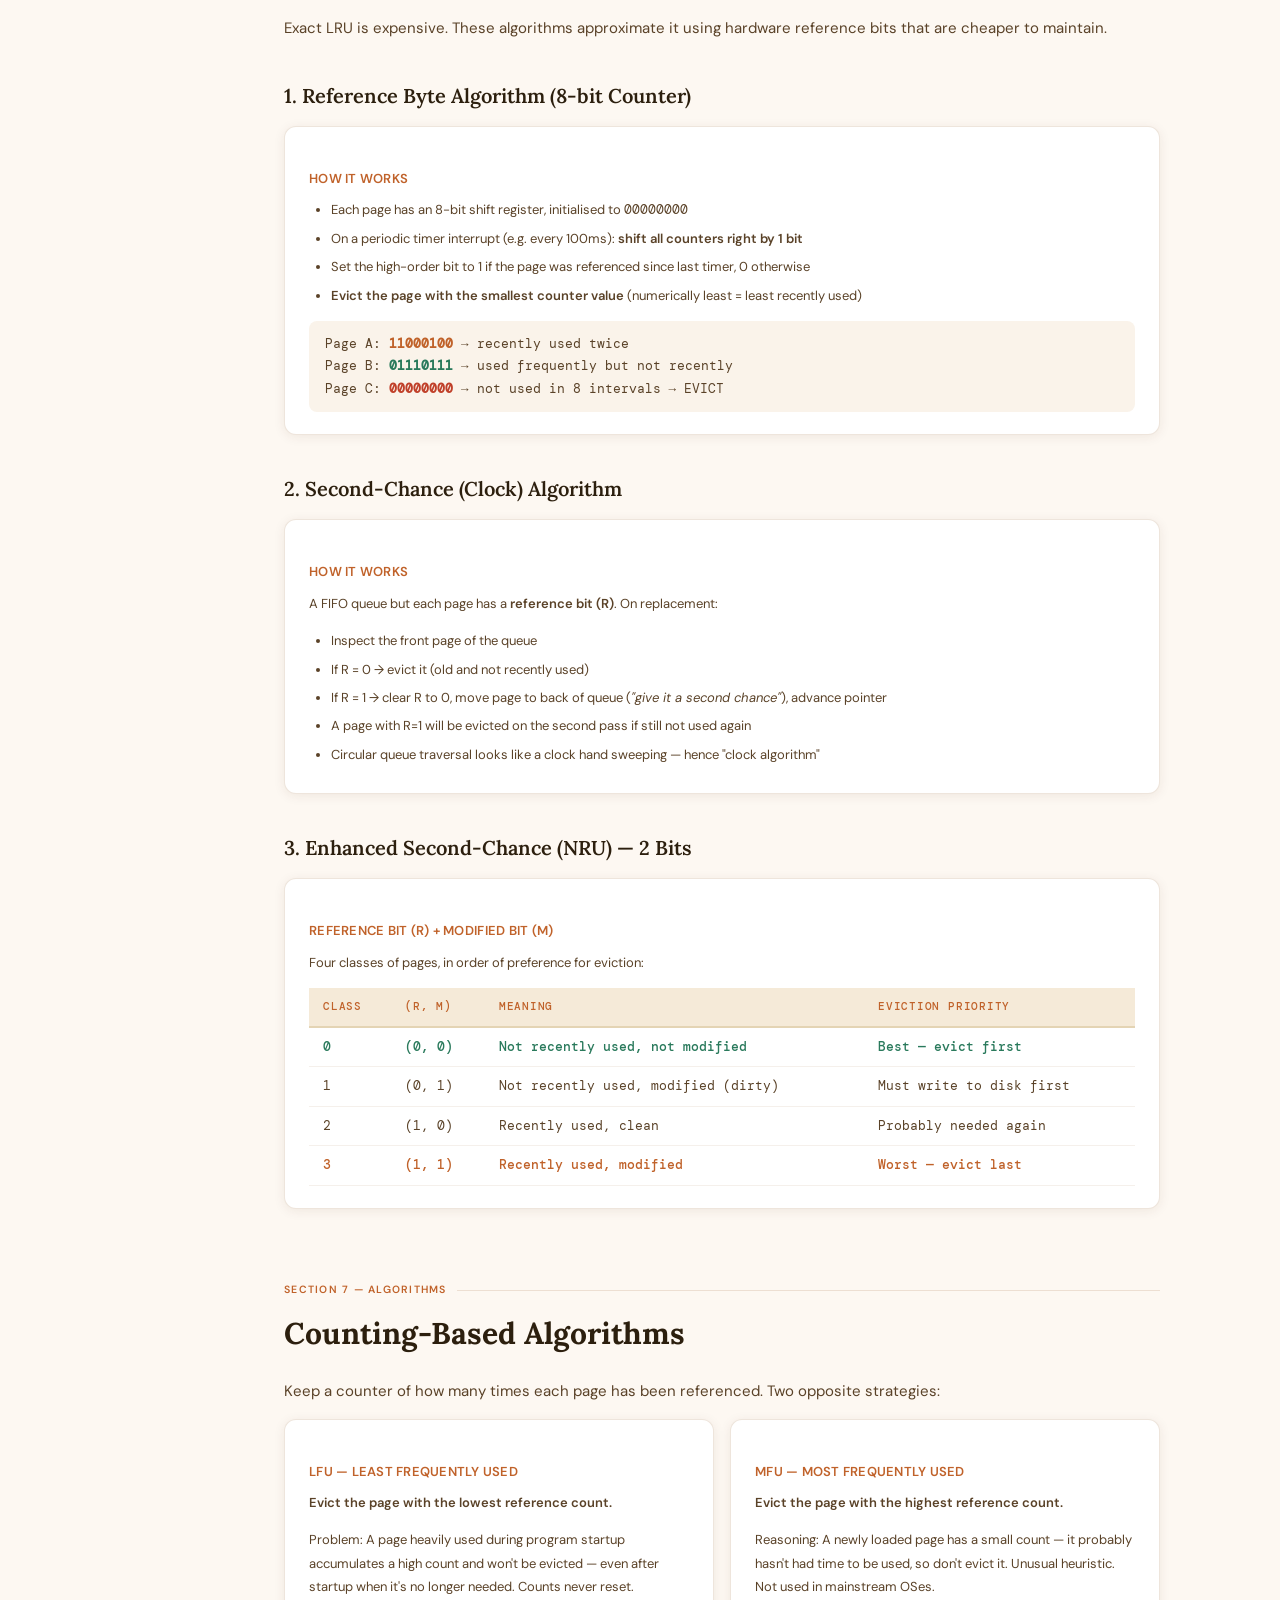
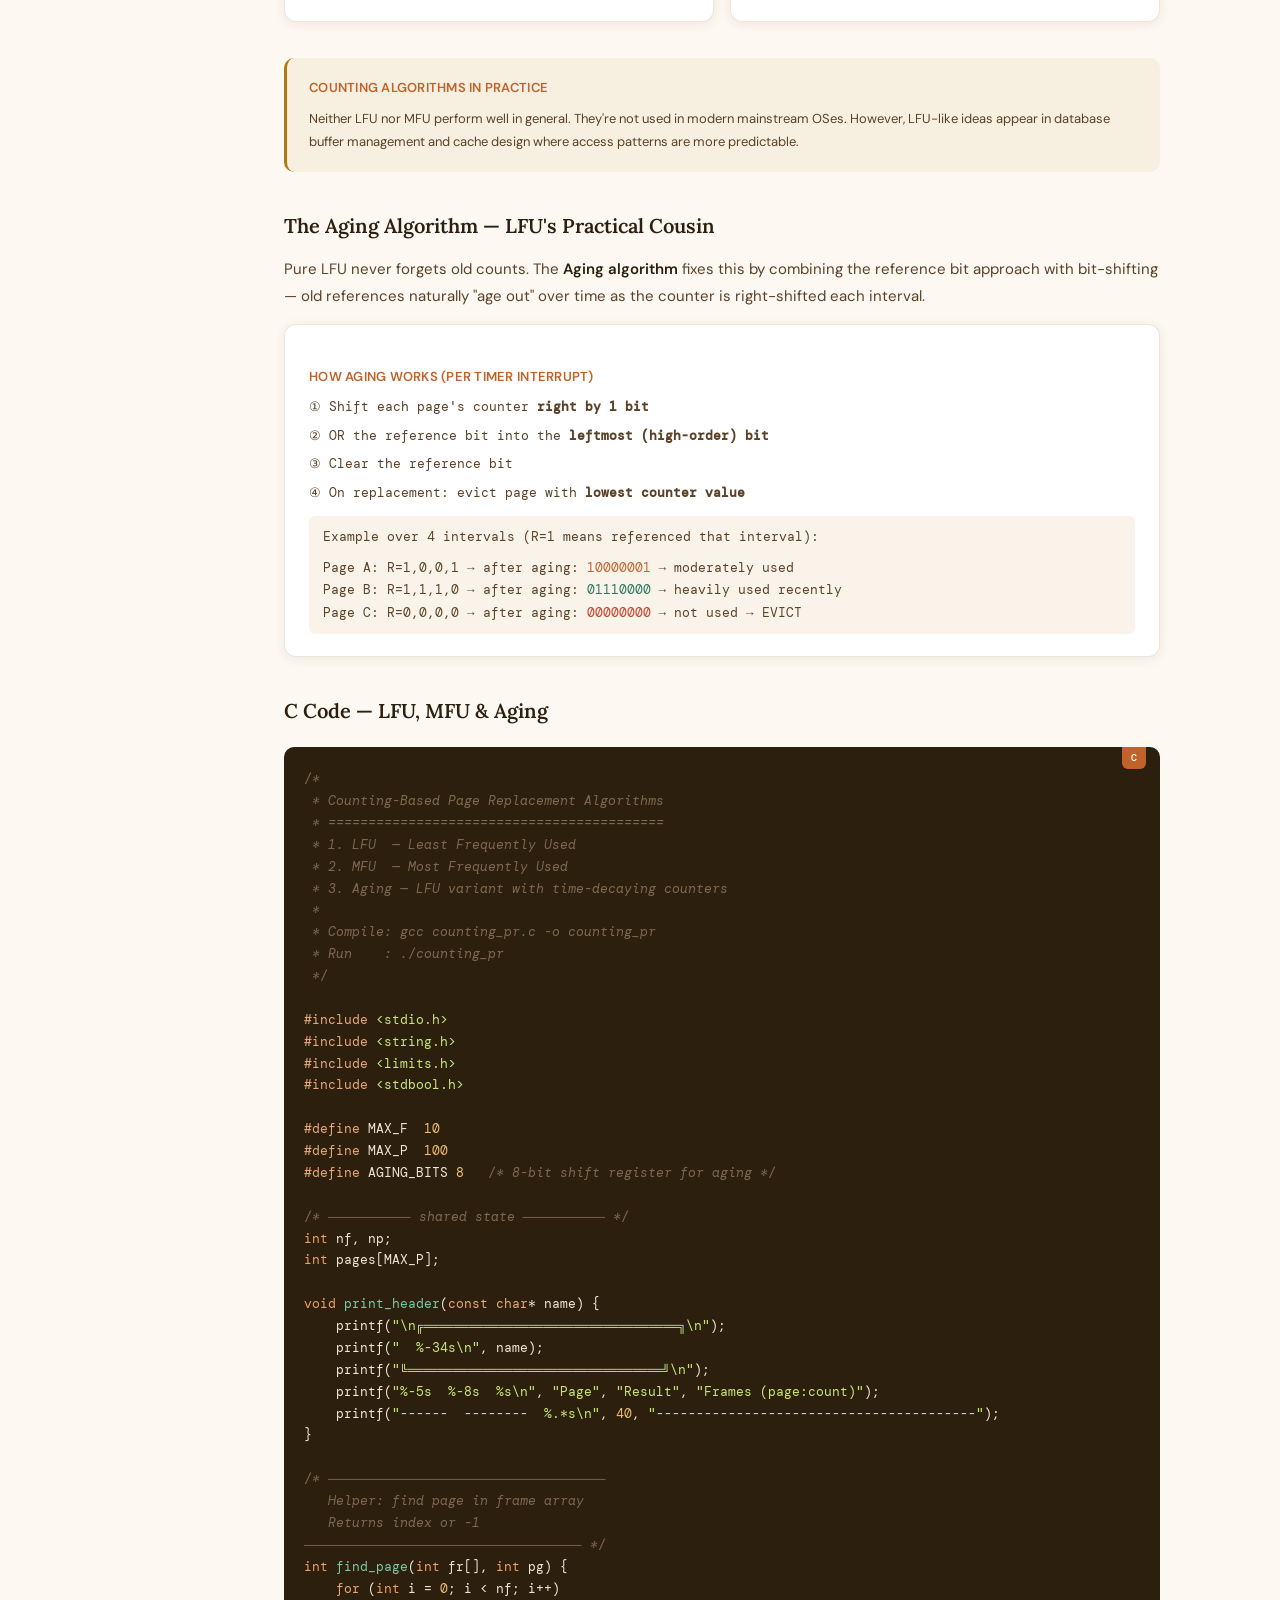
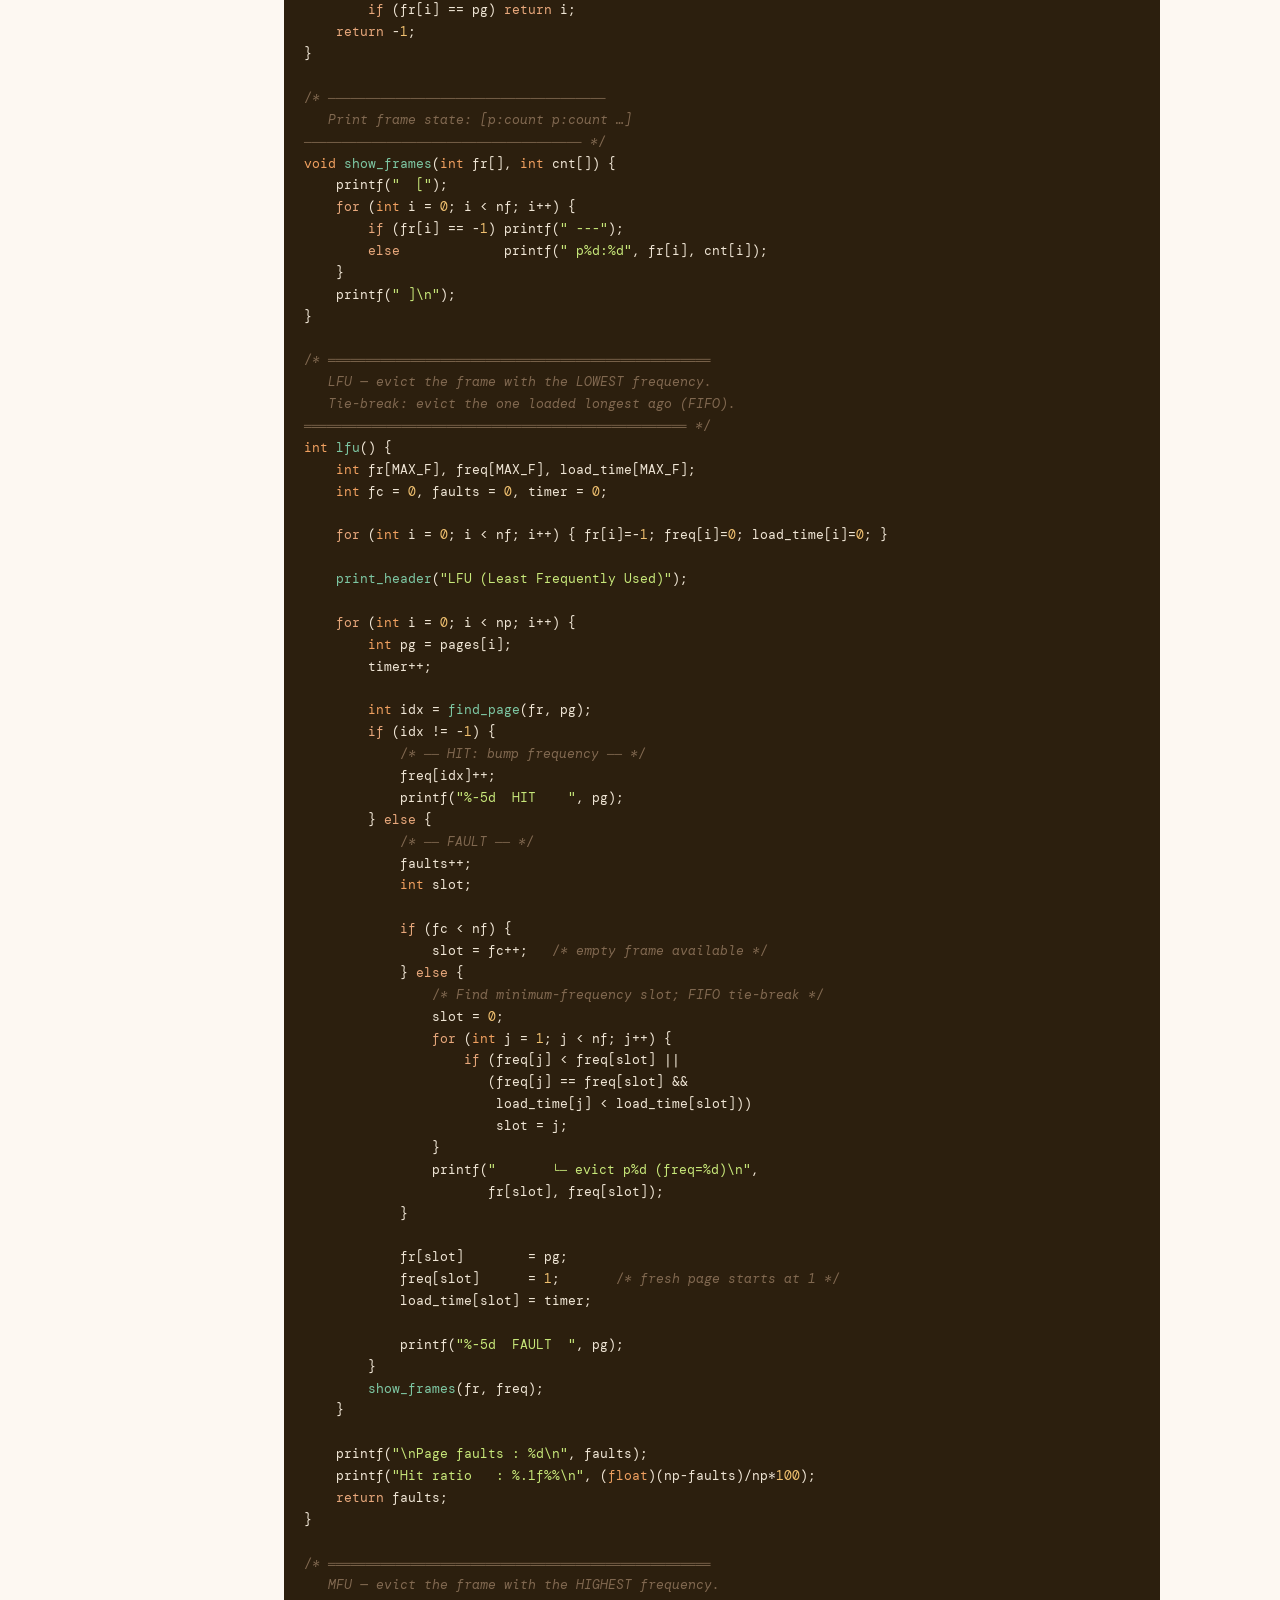
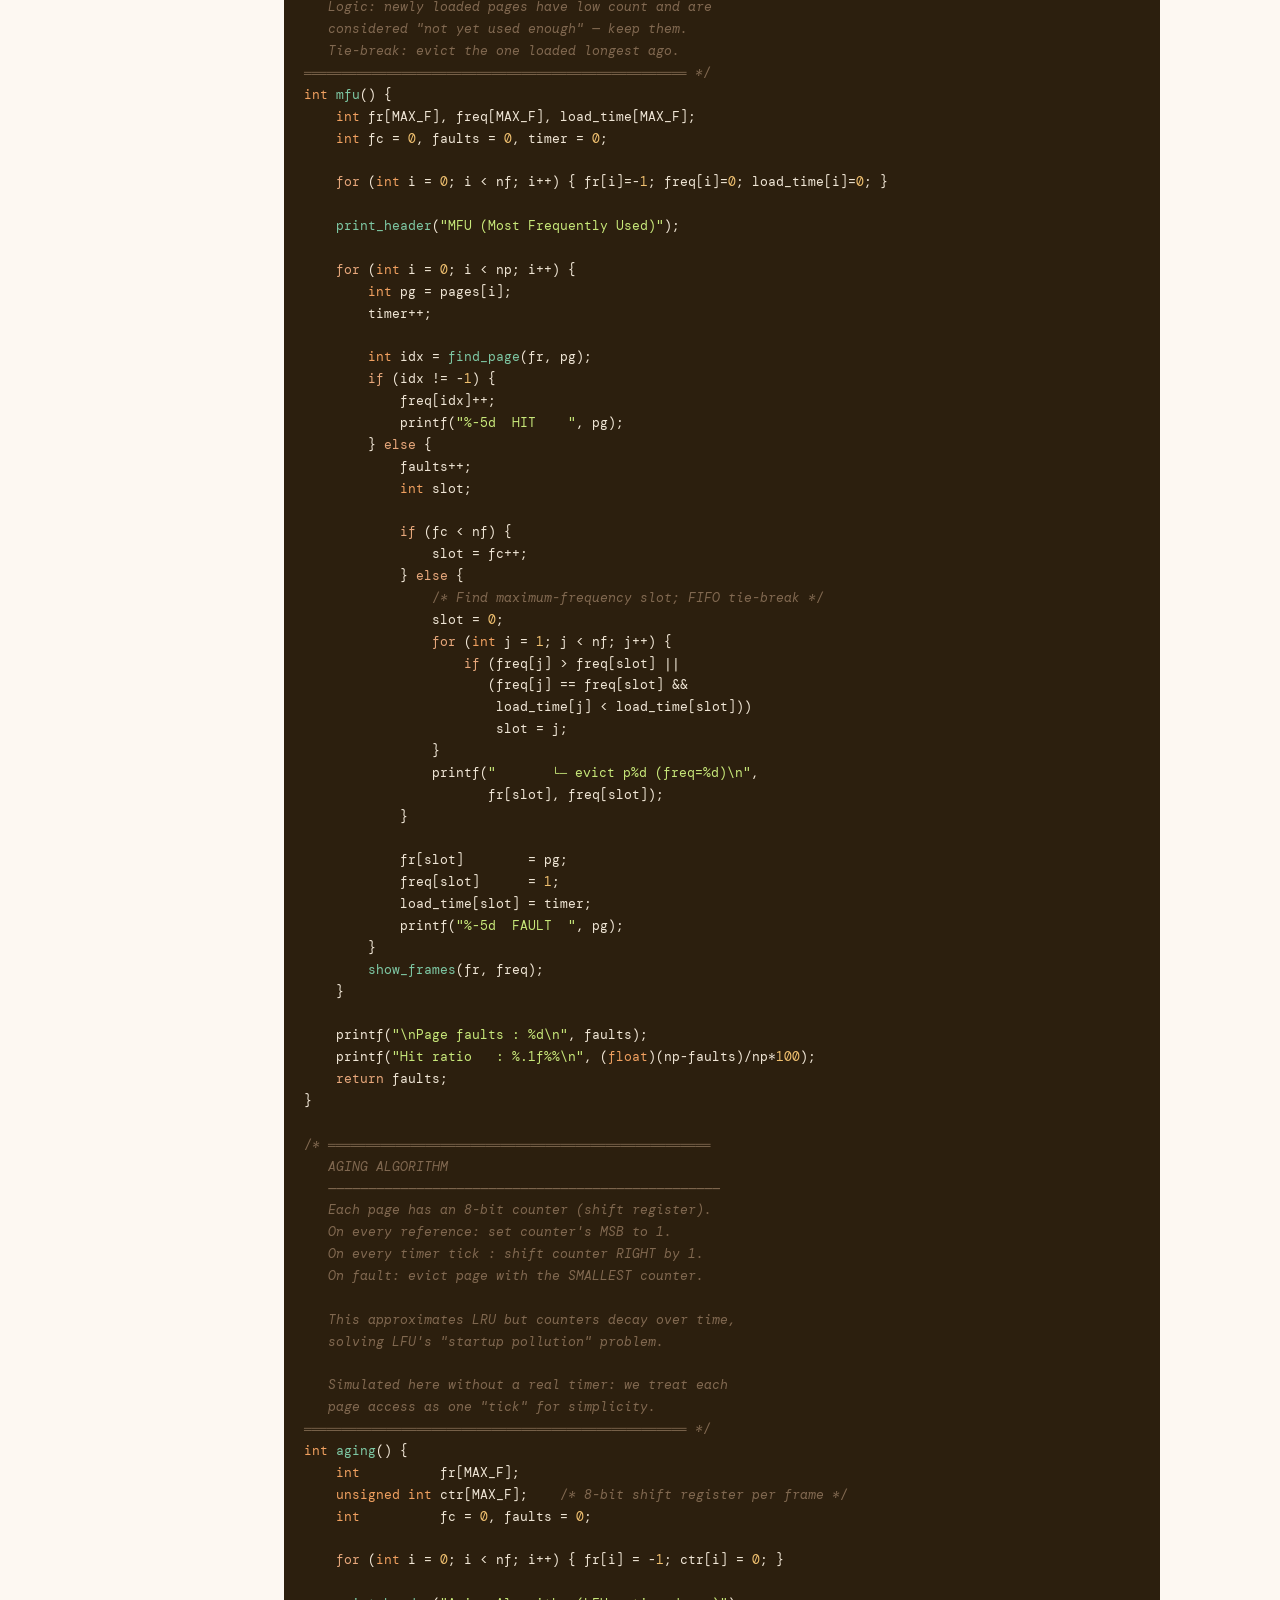
==== commit c353f7b1: "Major Fix" ====
--- a/lab10_page_replacement_enhanced.html
+++ b/lab10_page_replacement_enhanced.html
@@ -605,7 +605,7 @@
 
 <!-- HERO -->
 <div class="hero">
-  <div class="lab-badge">📄 Lab 10</div>
+  <div class="lab-badge"> Lab 10</div>
   <h1>Memory Management II<br><em>Page Replacement</em></h1>
   <p class="hero-desc">Master FIFO, Optimal, LRU and approximation algorithms — with step-by-step traces, interactive simulators, Bélády's anomaly explained, and fully commented C code.</p>
   <div class="tag-row">
@@ -621,7 +621,7 @@
   <h2>Why Do We Need Page Replacement?</h2>
 
   <div class="callout info">
-    <h4>🏠 The Hotel Analogy</h4>
+    <h4> The Hotel Analogy</h4>
     <p>Imagine a hotel (RAM) with only 3 rooms (frames). Guests (pages) keep checking in. When all rooms are full and a new guest arrives, the manager must evict someone to make room. <strong>Which guest do you evict?</strong> That's the page replacement problem. The goal: evict the guest who will be back <em>last</em> — minimising disruption (page faults).</p>
   </div>
 
@@ -711,7 +711,7 @@
   </ul>
 
   <div class="callout warn">
-    <h4>⚠️ Bélády's Anomaly Applies to FIFO</h4>
+    <h4> Bélády's Anomaly Applies to FIFO</h4>
     <p style="margin:0;font-size:13px">Counterintuitively, FIFO can produce <strong>more</strong> page faults with <strong>more</strong> frames. This defect is known as Bélády's Anomaly. Only FIFO (and some other algorithms) suffer from it. OPT and LRU do not.</p>
   </div>
 
@@ -1284,7 +1284,7 @@
   <p>Enter any reference string and number of frames. Switch between FIFO, OPT, and LRU to compare faults side-by-side.</p>
 
   <div class="sim-wrap">
-    <div class="sim-title"><span>📋</span> Page Replacement Simulator</div>
+    <div class="sim-title"><span></span> Page Replacement Simulator</div>
 
     <div class="algo-tabs">
       <button class="atab active-fifo" id="tab-fifo" onclick="setAlgo('fifo')">FIFO</button>
@@ -1301,8 +1301,8 @@
         <span class="ctrl-label">Frames</span>
         <input type="number" id="nFrames" value="3" min="1" max="10">
       </div>
-      <button class="btn btn-primary" onclick="runSim()">▶ Run</button>
-      <button class="btn btn-secondary" onclick="runAll()">⚡ Compare All</button>
+      <button class="btn btn-primary" onclick="runSim()"> Run</button>
+      <button class="btn btn-secondary" onclick="runAll()"> Compare All</button>
     </div>
 
     <div class="frame-display" id="frameDisplay"></div>
@@ -1311,7 +1311,7 @@
 
   <!-- Compare all output -->
   <div class="sim-wrap" id="compareWrap" style="display:none">
-    <div class="sim-title"><span>⚡</span> Algorithm Comparison</div>
+    <div class="sim-title"><span></span> Algorithm Comparison</div>
     <div id="compareOut"></div>
   </div>
 </section>
@@ -1730,20 +1730,20 @@
 
   <h3 style="margin-top:28px">Trick / Long Questions</h3>
 
-  <div class="qa"><div class="qa-q" onclick="toggleQ(this)">🎯 TRICK: With FIFO and 4 frames, can we get MORE faults than with 3 frames? Show an example. <span class="ch">▾</span></div>
+  <div class="qa"><div class="qa-q" onclick="toggleQ(this)"> TRICK: With FIFO and 4 frames, can we get MORE faults than with 3 frames? Show an example. <span class="ch">▾</span></div>
   <div class="qa-a">Yes — this is Bélády's Anomaly. Example: reference string <code>1,2,3,4,1,2,5,1,2,3,4,5</code>.<br>
   With 3 frames: 9 page faults.<br>
   With 4 frames: 10 page faults (more!).<br>
   This happens because adding a frame changes the FIFO eviction order in a way that happens to evict pages that are about to be needed. LRU and OPT are immune because they are stack algorithms.</div></div>
 
-  <div class="qa"><div class="qa-q" onclick="toggleQ(this)">🎯 What is a stack algorithm? Give two examples. <span class="ch">▾</span></div>
+  <div class="qa"><div class="qa-q" onclick="toggleQ(this)"> What is a stack algorithm? Give two examples. <span class="ch">▾</span></div>
   <div class="qa-a">A replacement algorithm is a <strong>stack algorithm</strong> if: for any reference string and any n, the set of pages in memory with n frames is always a subset of the set with n+1 frames. Formally: S(n) ⊆ S(n+1) for all reference strings.<br>
   Examples: <strong>OPT</strong> and <strong>LRU</strong>. Stack algorithms are provably immune to Bélády's anomaly — adding a frame can never increase page faults. FIFO is NOT a stack algorithm.</div></div>
 
-  <div class="qa"><div class="qa-q" onclick="toggleQ(this)">🎯 Why doesn't thrashing occur with enough frames? <span class="ch">▾</span></div>
+  <div class="qa"><div class="qa-q" onclick="toggleQ(this)"> Why doesn't thrashing occur with enough frames? <span class="ch">▾</span></div>
   <div class="qa-a">Thrashing occurs when a process doesn't have enough frames to hold its <strong>working set</strong> (the set of pages actively being used in the current phase). The process constantly page faults, spending more time on I/O than on actual computation. If the OS allocates frames ≥ working set size, the hot pages stay in memory, faults become rare, and thrashing stops. This is why the <strong>working set model</strong> is used in practice to guide frame allocation.</div></div>
 
-  <div class="qa"><div class="qa-q" onclick="toggleQ(this)">🎯 LRU gives fewer faults than FIFO — is this always true? <span class="ch">▾</span></div>
+  <div class="qa"><div class="qa-q" onclick="toggleQ(this)"> LRU gives fewer faults than FIFO — is this always true? <span class="ch">▾</span></div>
   <div class="qa-a"><strong>No — not always.</strong> For specific reference strings, FIFO can match or even beat LRU. However, LRU is generally better in practice because it uses recency information. LRU also has a theoretical guarantee: it never performs worse than OPT by more than a constant factor under certain conditions. The lab manual example (20 refs, 3 frames) gives FIFO=15 vs LRU=12, which is the typical case.</div></div>
 </section>
 
@@ -1822,7 +1822,7 @@
   <h2>Demand Paging & Virtual Memory Deep Dive</h2>
 
   <div class="topic-intro">
-    <div class="topic-icon">📦</div>
+    <div class="topic-icon"></div>
     <div>
       <p style="margin:0 0 8px;font-size:15px"><strong>Demand paging</strong> is the mechanism that makes virtual memory real. Instead of loading an entire process into RAM at startup, the OS loads pages <em>only when they're first accessed</em>. This is the foundation on which every page replacement algorithm sits.</p>
       <p style="margin:0;font-size:13px;color:var(--ink3)">Without demand paging, page replacement would never be needed — because you'd only run programs that fit entirely in RAM.</p>
@@ -1866,7 +1866,7 @@
   </div>
 
   <div class="callout info">
-    <h4>💡 The Dirty Bit Optimisation</h4>
+    <h4> The Dirty Bit Optimisation</h4>
     <p style="margin:0;font-size:13px">Each page table entry has a <strong>dirty/modified bit</strong>. Set by hardware whenever a page is written to. On eviction: if dirty → write to disk (expensive). If clean → just throw it away (fast — we can reload from disk if needed). This is why dirty page eviction costs <em>two disk operations</em> (one write + potential future read) while clean eviction costs at most one.</p>
   </div>
 
@@ -1901,7 +1901,7 @@
   <h2>Thrashing <span class="badge h">Always in Exams</span></h2>
 
   <div class="topic-intro">
-    <div class="topic-icon">🔥</div>
+    <div class="topic-icon"></div>
     <div>
       <p style="margin:0 0 8px;font-size:15px"><strong>Thrashing</strong> is when a process spends more time swapping pages in and out than actually executing useful work. CPU utilisation crashes. The system appears frozen. Understanding thrashing is one of the most important (and most tested) topics in OS memory management.</p>
     </div>
@@ -2747,7 +2747,7 @@
   </div>
 
   <div class="callout success">
-    <h4>💡 Why Clock beats LRU in this example</h4>
+    <h4> Why Clock beats LRU in this example</h4>
     <p style="font-size:13px;margin:0">Clock (11 faults) &lt; LRU (12 faults) here — a quirk of this specific reference string. In general, LRU ≤ Clock ≤ FIFO for most workloads. Clock's approximation sometimes "gets lucky" with its sweep order. The key point: Clock is O(1) per reference while true LRU needs O(n) or a complex data structure.</p>
   </div>
 </section>
